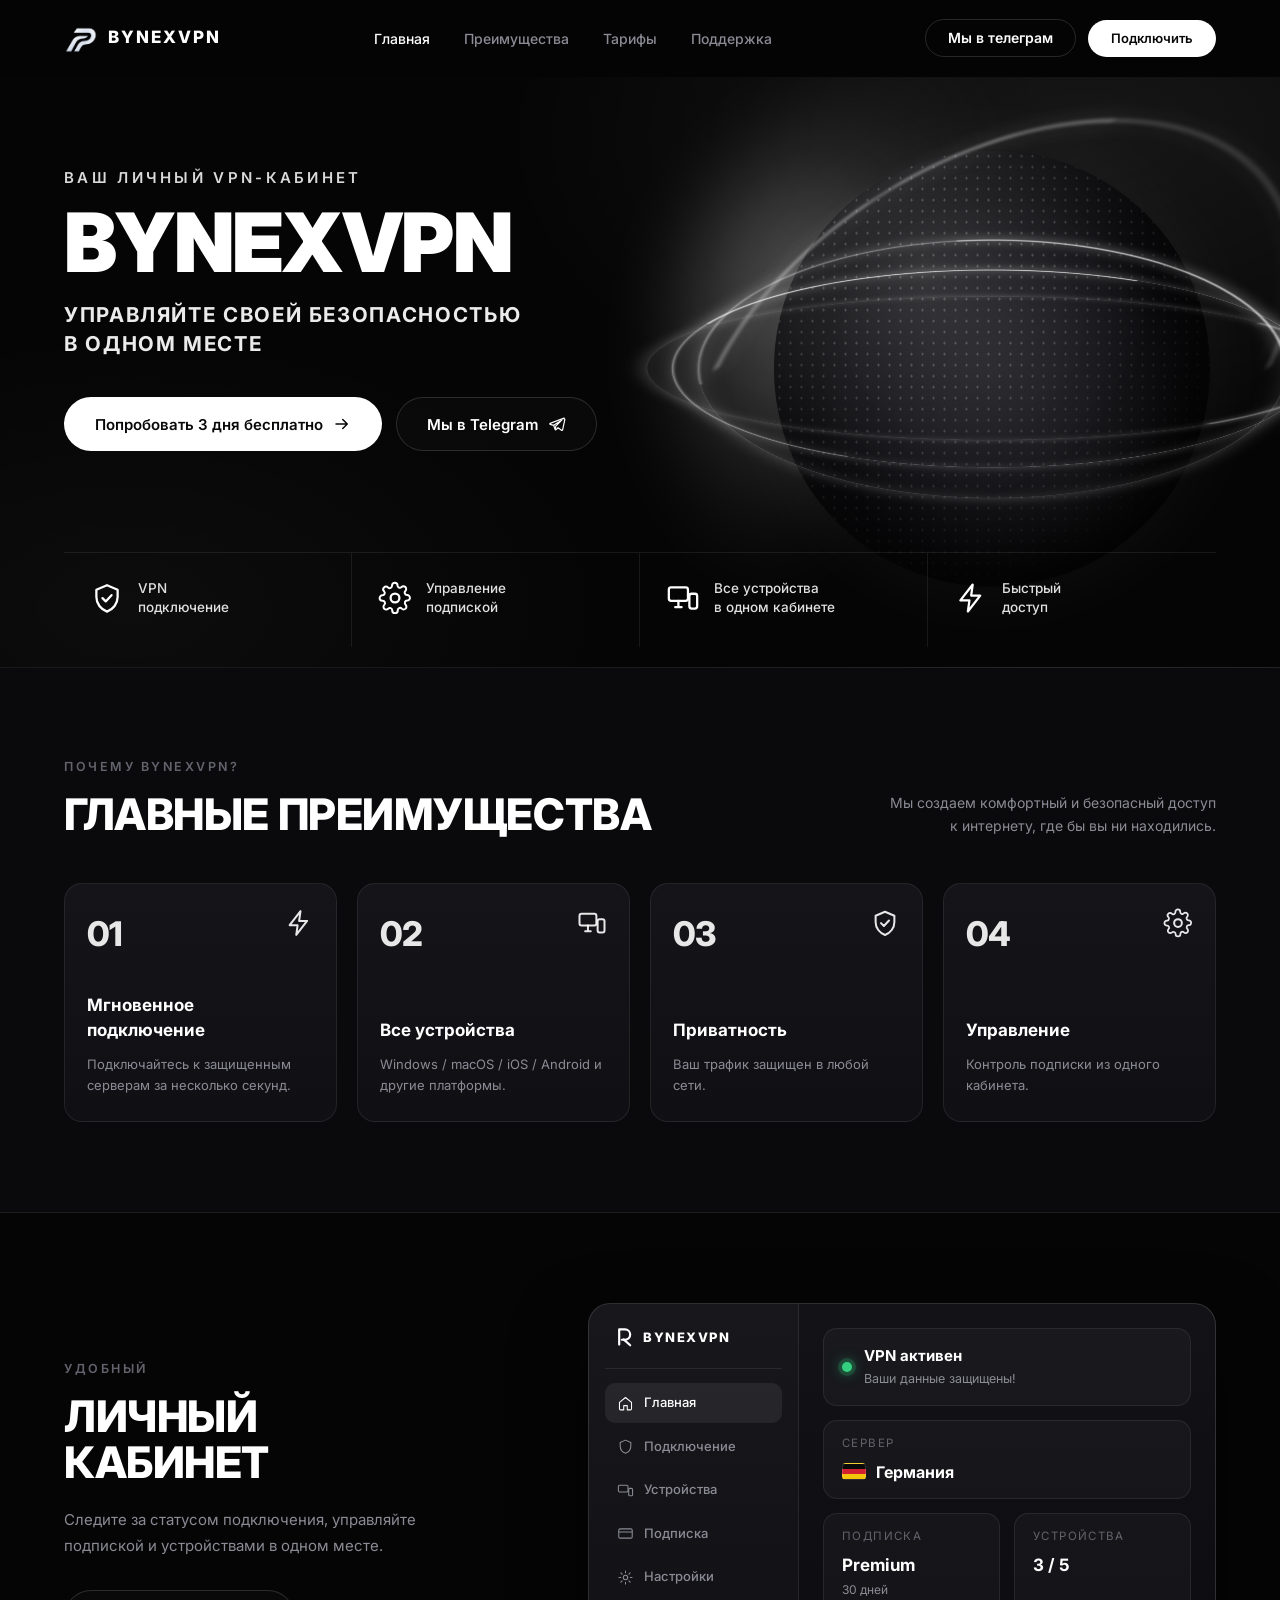
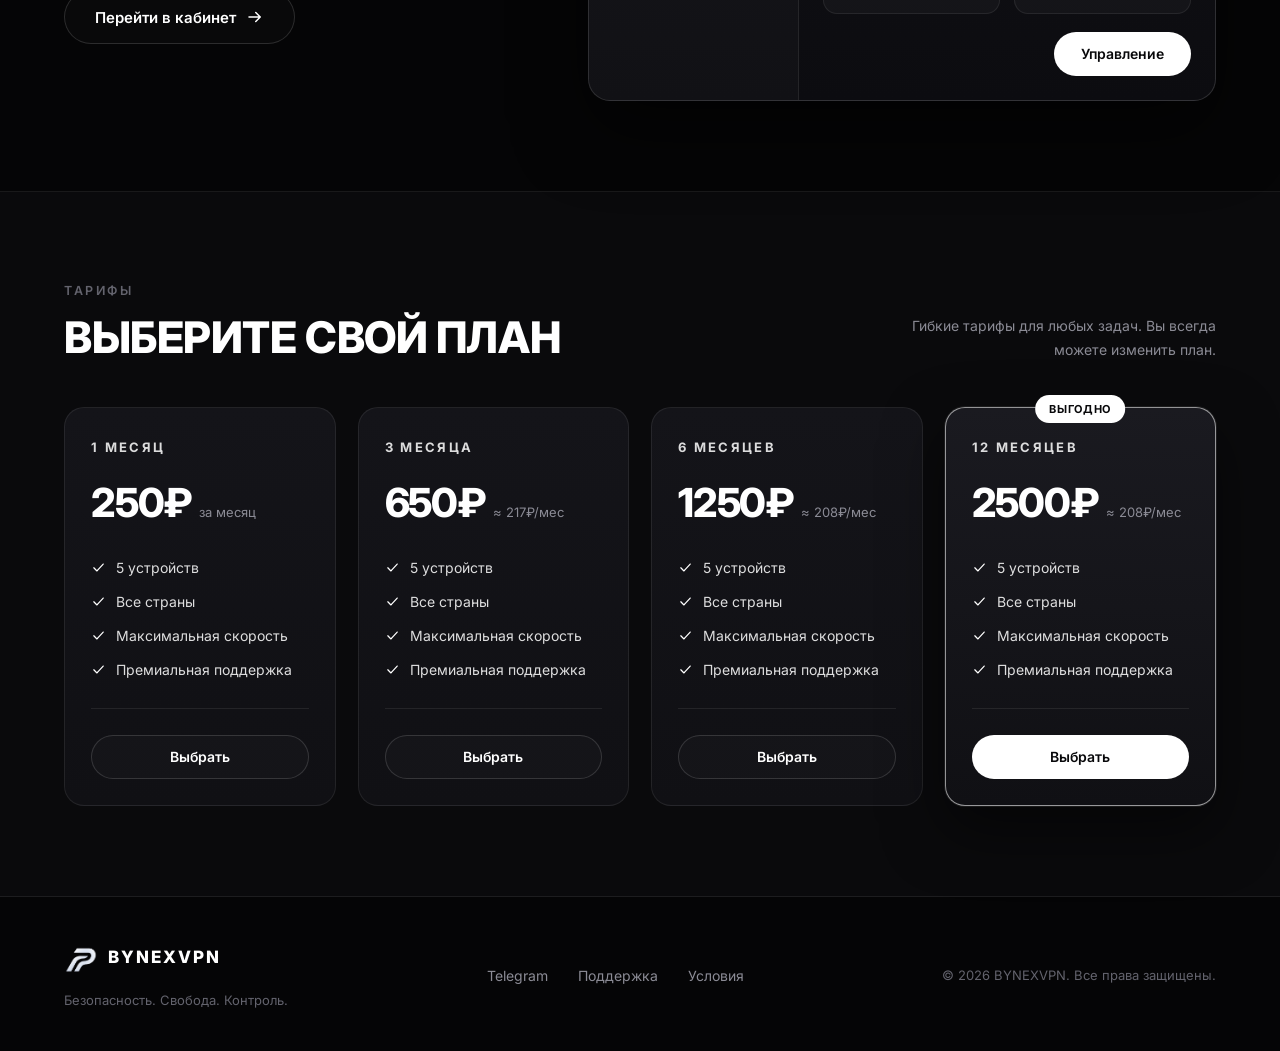
==== index.html @ 550d2b72 "Add files via upload" ====
﻿<!DOCTYPE html>
<html lang="ru">
<head>
  <meta charset="UTF-8">
  <meta name="viewport" content="width=device-width, initial-scale=1.0">
  <meta name="theme-color" content="#050505">
  <meta name="robots" content="index, follow">
  <link rel="canonical" href="https://bynexvpn.lol/">
  <link rel="icon" type="image/png" href="logo.png">
  <meta name="description" content="Бесплатный VPN BYNEXVPN — быстрый и безопасный VPN для телефона и компьютера. Защита данных, серверы в разных странах, пробный период 3 дня бесплатно в Telegram.">
  <meta name="keywords" content="бесплатный впн, бесплатный vpn, vpn, впн, быстрый vpn, vpn для телефона, vpn для пк, vpn бесплатно, анонимный интернет, BYNEXVPN">
  <meta property="og:type" content="website">
  <meta property="og:url" content="https://bynexvpn.lol/">
  <meta property="og:site_name" content="BYNEXVPN">
  <meta property="og:locale" content="ru_RU">
  <meta property="og:title" content="Бесплатный VPN BYNEXVPN — быстрый и безопасный VPN-сервис">
  <meta property="og:description" content="Бесплатный VPN для телефона и компьютера: быстрое подключение, защита данных, серверы по всему миру. Пробный период 3 дня бесплатно.">
  <meta property="og:image" content="logo.png">
  <meta name="twitter:card" content="summary">
  <meta name="twitter:title" content="Бесплатный VPN BYNEXVPN">
  <meta name="twitter:description" content="Быстрый и безопасный VPN. Пробный период 3 дня бесплатно.">
  <title>Бесплатный VPN — BYNEXVPN: быстрый и безопасный VPN-сервис</title>
  <script type="application/ld+json">
  {
    "@context": "https://schema.org",
    "@type": "SoftwareApplication",
    "name": "BYNEXVPN",
    "operatingSystem": "Android, iOS, Windows",
    "applicationCategory": "CommunicationApplication",
    "description": "Бесплатный VPN BYNEXVPN — быстрый и безопасный VPN для телефона и компьютера с защитой данных и серверами по всему миру.",
    "offers": [
      { "@type": "Offer", "name": "1 месяц", "price": "250", "priceCurrency": "RUB" },
      { "@type": "Offer", "name": "3 месяца", "price": "650", "priceCurrency": "RUB" },
      { "@type": "Offer", "name": "6 месяцев", "price": "1250", "priceCurrency": "RUB" },
      { "@type": "Offer", "name": "12 месяцев", "price": "2500", "priceCurrency": "RUB" }
    ]
  }
  </script>
  <link rel="preconnect" href="https://fonts.googleapis.com">
  <link rel="preconnect" href="https://fonts.gstatic.com" crossorigin>
  <link href="https://fonts.googleapis.com/css2?family=Inter:wght@400;500;600;700;800;900&display=swap" rel="stylesheet">
  <link rel="stylesheet" href="style.css">
</head>
<body id="top">

  <div class="mobile-menu" id="mobileMenu">
    <nav class="mobile-menu__nav">
      <a href="#top">Главная</a>
      <a href="#advantages">Преимущества</a>
      <a href="#pricing">Тарифы</a>
      <a href="#support" data-chat-open data-track="Поддержка">Поддержка</a>
    </nav>
    <div class="mobile-menu__actions">
      <a href="https://t.me/BynexVPN_news" target="_blank" rel="noopener noreferrer" class="btn btn--outline" data-track="Мы в телеграм">Мы в телеграм</a>
      <a href="https://t.me/BynexVPN_rubot" target="_blank" rel="noopener noreferrer" class="btn btn--white" data-track="Подключить VPN">Подключить</a>
    </div>
  </div>

  <header class="header" id="header">
    <div class="container header__inner">
      <a href="#top" class="logo">
        <img class="logo__img" src="logo.png" alt="BYNEXVPN">
        <span class="logo__text">BYNEXVPN</span>
      </a>

      <nav class="nav">
        <a href="#top" class="nav__link is-active">Главная</a>
        <a href="#advantages" class="nav__link">Преимущества</a>
        <a href="#pricing" class="nav__link">Тарифы</a>
        <a href="#support" class="nav__link" data-chat-open data-track="Поддержка">Поддержка</a>
      </nav>

      <div class="header__actions">
        <a href="https://t.me/BynexVPN_news" target="_blank" rel="noopener noreferrer" class="btn btn--ghost" data-track="Мы в телеграм">Мы в телеграм</a>
        <a href="https://t.me/BynexVPN_rubot" target="_blank" rel="noopener noreferrer" class="btn btn--white btn--sm" data-track="Подключить VPN">Подключить</a>
      </div>

      <button class="burger" id="burger" aria-label="Меню">
        <span></span><span></span><span></span>
      </button>
    </div>
  </header>

  <main>

    <section class="hero">
      <div class="hero__arc" aria-hidden="true"></div>
      <div class="container hero__inner">

        <div class="hero__content">
          <h1 class="hero__title">
            <span class="hero__kicker">Ваш личный VPN-кабинет</span>
            <span class="hero__brand">BYNEXVPN</span>
          </h1>
          <p class="hero__sub">Управляйте своей безопасностью<br>в одном месте</p>
          <div class="hero__cta">
            <a href="https://t.me/BynexVPN_rubot" target="_blank" rel="noopener noreferrer" class="btn btn--white btn--lg" data-track="Подключить VPN">
              Попробовать 3 дня бесплатно
              <svg class="btn__icon" viewBox="0 0 24 24" fill="none" aria-hidden="true"><path d="M4 12h15M13 6l6 6-6 6" stroke="currentColor" stroke-width="2" stroke-linecap="round" stroke-linejoin="round"/></svg>
            </a>
            <a href="https://t.me/BynexVPN_news" target="_blank" rel="noopener noreferrer" class="btn btn--outline btn--lg" data-track="Мы в телеграм">
              Мы в Telegram
              <svg class="btn__icon" viewBox="0 0 24 24" fill="none" aria-hidden="true"><path d="M21.5 4.2L2.8 11.1c-.6.2-.6 1.1.1 1.3l4.7 1.4 1.8 5.4c.2.6 1 .8 1.5.3l2.5-2.5 4.6 3.4c.5.4 1.3.1 1.5-.6l2.9-13.7c.2-.8-.6-1.4-1.3-1.1z" stroke="currentColor" stroke-width="1.6" stroke-linejoin="round"/><path d="M7.6 13.8L18.6 6.6l-8.3 8.3-.2 3.8" stroke="currentColor" stroke-width="1.6" stroke-linejoin="round"/></svg>
            </a>
          </div>
        </div>

        <div class="globe" aria-hidden="true">
          <div class="globe__sphere"><span class="globe__dots"></span></div>
          <span class="globe__ring globe__ring--1"></span>
          <span class="globe__ring globe__ring--2"></span>
          <span class="globe__ring globe__ring--3"></span>
          <span class="globe__shine"></span>
        </div>

        <div class="hero__features">
          <div class="feature">
            <span class="feature__icon">
              <svg viewBox="0 0 24 24" fill="none"><path d="M12 3l7.5 3.2v5.1c0 4.7-3.2 8.7-7.5 10.3-4.3-1.6-7.5-5.6-7.5-10.3V6.2L12 3z" stroke="currentColor" stroke-width="1.6" stroke-linejoin="round"/><path d="M8.8 12.1l2.3 2.3 4.1-4.4" stroke="currentColor" stroke-width="1.6" stroke-linecap="round" stroke-linejoin="round"/></svg>
            </span>
            <span class="feature__label">VPN<br>подключение</span>
          </div>
          <div class="feature">
            <span class="feature__icon">
              <svg viewBox="0 0 24 24" fill="none"><circle cx="12" cy="12" r="3.1" stroke="currentColor" stroke-width="1.6"/><path d="M19.1 14.9a1.6 1.6 0 0 0 .32 1.77l.06.06a1.94 1.94 0 1 1-2.75 2.75l-.06-.06a1.6 1.6 0 0 0-1.77-.32 1.6 1.6 0 0 0-.97 1.47v.17a1.94 1.94 0 1 1-3.88 0v-.09a1.6 1.6 0 0 0-1.04-1.46 1.6 1.6 0 0 0-1.77.32l-.06.06a1.94 1.94 0 1 1-2.75-2.75l.06-.06a1.6 1.6 0 0 0 .32-1.77 1.6 1.6 0 0 0-1.47-.97H3.1a1.94 1.94 0 1 1 0-3.88h.09a1.6 1.6 0 0 0 1.46-1.04 1.6 1.6 0 0 0-.32-1.77l-.06-.06a1.94 1.94 0 1 1 2.75-2.75l.06.06a1.6 1.6 0 0 0 1.77.32h.08a1.6 1.6 0 0 0 .97-1.47V3.1a1.94 1.94 0 1 1 3.88 0v.09a1.6 1.6 0 0 0 .97 1.47 1.6 1.6 0 0 0 1.77-.32l.06-.06a1.94 1.94 0 1 1 2.75 2.75l-.06.06a1.6 1.6 0 0 0-.32 1.77v.08a1.6 1.6 0 0 0 1.47.97h.17a1.94 1.94 0 1 1 0 3.88h-.09a1.6 1.6 0 0 0-1.47.97z" stroke="currentColor" stroke-width="1.4" stroke-linejoin="round"/></svg>
            </span>
            <span class="feature__label">Управление<br>подпиской</span>
          </div>
          <div class="feature">
            <span class="feature__icon">
              <svg viewBox="0 0 24 24" fill="none"><rect x="2" y="4.5" width="13.5" height="9.5" rx="1.6" stroke="currentColor" stroke-width="1.6"/><path d="M6.5 18.5h4.5M8.75 14v4.5" stroke="currentColor" stroke-width="1.6" stroke-linecap="round"/><rect x="16.5" y="9" width="5.5" height="10.5" rx="1.6" stroke="currentColor" stroke-width="1.6"/></svg>
            </span>
            <span class="feature__label">Все устройства<br>в одном кабинете</span>
          </div>
          <div class="feature feature--last">
            <span class="feature__icon">
              <svg viewBox="0 0 24 24" fill="none"><path d="M13.2 2.5L4.5 13.7h6.4l-1.1 7.8 8.7-11.2h-6.4l1.1-7.8z" stroke="currentColor" stroke-width="1.6" stroke-linejoin="round"/></svg>
            </span>
            <span class="feature__label">Быстрый<br>доступ</span>
          </div>
        </div>

      </div>
    </section>

    <section class="section advantages" id="advantages">
      <div class="container">
        <div class="section__head reveal">
          <div>
            <p class="eyebrow">Почему BYNEXVPN?</p>
            <h2 class="section__title">Главные преимущества</h2>
          </div>
          <p class="section__lead">Мы создаем комфортный и безопасный доступ к интернету, где бы вы ни находились.</p>
        </div>

        <div class="advantages__grid">
          <article class="adv-card reveal">
            <div class="adv-card__head">
              <span class="adv-card__num">01</span>
              <span class="adv-card__icon">
                <svg viewBox="0 0 24 24" fill="none"><path d="M13.2 2.5L4.5 13.7h6.4l-1.1 7.8 8.7-11.2h-6.4l1.1-7.8z" stroke="currentColor" stroke-width="1.6" stroke-linejoin="round"/></svg>
              </span>
            </div>
            <h3 class="adv-card__title">Мгновенное подключение</h3>
            <p class="adv-card__text">Подключайтесь к защищенным серверам за несколько секунд.</p>
            <span class="adv-card__arrow">
              <svg viewBox="0 0 24 24" fill="none"><path d="M9 5.5l6.5 6.5L9 18.5" stroke="currentColor" stroke-width="1.8" stroke-linecap="round" stroke-linejoin="round"/></svg>
            </span>
          </article>

          <article class="adv-card reveal">
            <div class="adv-card__head">
              <span class="adv-card__num">02</span>
              <span class="adv-card__icon">
                <svg viewBox="0 0 24 24" fill="none"><rect x="2" y="4.5" width="13.5" height="9.5" rx="1.6" stroke="currentColor" stroke-width="1.6"/><path d="M6.5 18.5h4.5M8.75 14v4.5" stroke="currentColor" stroke-width="1.6" stroke-linecap="round"/><rect x="16.5" y="9" width="5.5" height="10.5" rx="1.6" stroke="currentColor" stroke-width="1.6"/></svg>
              </span>
            </div>
            <h3 class="adv-card__title">Все устройства</h3>
            <p class="adv-card__text">Windows / macOS / iOS / Android и другие платформы.</p>
            <span class="adv-card__arrow">
              <svg viewBox="0 0 24 24" fill="none"><path d="M9 5.5l6.5 6.5L9 18.5" stroke="currentColor" stroke-width="1.8" stroke-linecap="round" stroke-linejoin="round"/></svg>
            </span>
          </article>

          <article class="adv-card reveal">
            <div class="adv-card__head">
              <span class="adv-card__num">03</span>
              <span class="adv-card__icon">
                <svg viewBox="0 0 24 24" fill="none"><path d="M12 3l7.5 3.2v5.1c0 4.7-3.2 8.7-7.5 10.3-4.3-1.6-7.5-5.6-7.5-10.3V6.2L12 3z" stroke="currentColor" stroke-width="1.6" stroke-linejoin="round"/><path d="M8.8 12.1l2.3 2.3 4.1-4.4" stroke="currentColor" stroke-width="1.6" stroke-linecap="round" stroke-linejoin="round"/></svg>
              </span>
            </div>
            <h3 class="adv-card__title">Приватность</h3>
            <p class="adv-card__text">Ваш трафик защищен в любой сети.</p>
            <span class="adv-card__arrow">
              <svg viewBox="0 0 24 24" fill="none"><path d="M9 5.5l6.5 6.5L9 18.5" stroke="currentColor" stroke-width="1.8" stroke-linecap="round" stroke-linejoin="round"/></svg>
            </span>
          </article>

          <article class="adv-card reveal">
            <div class="adv-card__head">
              <span class="adv-card__num">04</span>
              <span class="adv-card__icon">
                <svg viewBox="0 0 24 24" fill="none"><circle cx="12" cy="12" r="3.1" stroke="currentColor" stroke-width="1.6"/><path d="M19.1 14.9a1.6 1.6 0 0 0 .32 1.77l.06.06a1.94 1.94 0 1 1-2.75 2.75l-.06-.06a1.6 1.6 0 0 0-1.77-.32 1.6 1.6 0 0 0-.97 1.47v.17a1.94 1.94 0 1 1-3.88 0v-.09a1.6 1.6 0 0 0-1.04-1.46 1.6 1.6 0 0 0-1.77.32l-.06.06a1.94 1.94 0 1 1-2.75-2.75l.06-.06a1.6 1.6 0 0 0 .32-1.77 1.6 1.6 0 0 0-1.47-.97H3.1a1.94 1.94 0 1 1 0-3.88h.09a1.6 1.6 0 0 0 1.46-1.04 1.6 1.6 0 0 0-.32-1.77l-.06-.06a1.94 1.94 0 1 1 2.75-2.75l.06.06a1.6 1.6 0 0 0 1.77.32h.08a1.6 1.6 0 0 0 .97-1.47V3.1a1.94 1.94 0 1 1 3.88 0v.09a1.6 1.6 0 0 0 .97 1.47 1.6 1.6 0 0 0 1.77-.32l.06-.06a1.94 1.94 0 1 1 2.75 2.75l-.06.06a1.6 1.6 0 0 0-.32 1.77v.08a1.6 1.6 0 0 0 1.47.97h.17a1.94 1.94 0 1 1 0 3.88h-.09a1.6 1.6 0 0 0-1.47.97z" stroke="currentColor" stroke-width="1.4" stroke-linejoin="round"/></svg>
              </span>
            </div>
            <h3 class="adv-card__title">Управление</h3>
            <p class="adv-card__text">Контроль подписки из одного кабинета.</p>
            <span class="adv-card__arrow">
              <svg viewBox="0 0 24 24" fill="none"><path d="M9 5.5l6.5 6.5L9 18.5" stroke="currentColor" stroke-width="1.8" stroke-linecap="round" stroke-linejoin="round"/></svg>
            </span>
          </article>
        </div>
      </div>
    </section>

    <section class="section cabinet" id="cabinet">
      <div class="container cabinet__inner">
        <div class="cabinet__content reveal">
          <p class="eyebrow">Удобный</p>
          <h2 class="section__title">Личный<br>кабинет</h2>
          <p class="cabinet__text">Следите за статусом подключения, управляйте подпиской и устройствами в одном месте.</p>
          <a href="#" class="btn btn--outline btn--lg" data-track="Войти в кабинет">
            Перейти в кабинет
            <svg class="btn__icon" viewBox="0 0 24 24" fill="none" aria-hidden="true"><path d="M4 12h15M13 6l6 6-6 6" stroke="currentColor" stroke-width="2" stroke-linecap="round" stroke-linejoin="round"/></svg>
          </a>
        </div>

        <div class="dash reveal">
          <aside class="dash__side">
            <div class="dash__logo">
              <svg class="logo__mark" viewBox="0 0 32 32" fill="none" aria-hidden="true">
                <path d="M9 27V5h8.5a7.5 7.5 0 0 1 0 15H13" stroke="currentColor" stroke-width="3.2" stroke-linecap="round" stroke-linejoin="round"/>
                <path d="M15.5 19.5L25 28" stroke="currentColor" stroke-width="3.2" stroke-linecap="round"/>
              </svg>
              <span>BYNEXVPN</span>
            </div>
            <nav class="dash__nav">
              <a href="#" class="is-active">
                <svg viewBox="0 0 24 24" fill="none"><path d="M3.5 10.5L12 3.5l8.5 7v9a1.5 1.5 0 0 1-1.5 1.5h-4.5v-6h-5v6H5a1.5 1.5 0 0 1-1.5-1.5v-9z" stroke="currentColor" stroke-width="1.5" stroke-linejoin="round"/></svg>
                Главная
              </a>
              <a href="#">
                <svg viewBox="0 0 24 24" fill="none"><path d="M12 3l7.5 3.2v5.1c0 4.7-3.2 8.7-7.5 10.3-4.3-1.6-7.5-5.6-7.5-10.3V6.2L12 3z" stroke="currentColor" stroke-width="1.5" stroke-linejoin="round"/></svg>
                Подключение
              </a>
              <a href="#">
                <svg viewBox="0 0 24 24" fill="none"><rect x="2" y="4.5" width="13.5" height="9.5" rx="1.6" stroke="currentColor" stroke-width="1.5"/><rect x="16.5" y="9" width="5.5" height="10.5" rx="1.6" stroke="currentColor" stroke-width="1.5"/></svg>
                Устройства
              </a>
              <a href="#">
                <svg viewBox="0 0 24 24" fill="none"><rect x="2.5" y="5.5" width="19" height="13" rx="2" stroke="currentColor" stroke-width="1.5"/><path d="M2.5 10h19" stroke="currentColor" stroke-width="1.5"/></svg>
                Подписка
              </a>
              <a href="#">
                <svg viewBox="0 0 24 24" fill="none"><circle cx="12" cy="12" r="3.1" stroke="currentColor" stroke-width="1.5"/><path d="M12 2.8v2.4M12 18.8v2.4M21.2 12h-2.4M5.2 12H2.8M18.5 5.5l-1.7 1.7M7.2 16.8l-1.7 1.7M18.5 18.5l-1.7-1.7M7.2 7.2L5.5 5.5" stroke="currentColor" stroke-width="1.5" stroke-linecap="round"/></svg>
                Настройки
              </a>
            </nav>
          </aside>

          <div class="dash__main">
            <div class="status">
              <span class="status__dot"></span>
              <div class="status__info">
                <strong>VPN активен</strong>
                <span>Ваши данные защищены!</span>
              </div>
            </div>

            <div class="dash__panel">
              <span class="dash__label">Сервер</span>
              <div class="server">
                <span class="flag flag--de"></span>
                <strong>Германия</strong>
              </div>
            </div>

            <div class="dash__row">
              <div class="dash__panel">
                <span class="dash__label">Подписка</span>
                <strong class="dash__value">Premium</strong>
                <span class="dash__hint">30 дней</span>
              </div>
              <div class="dash__panel">
                <span class="dash__label">Устройства</span>
                <strong class="dash__value">3 / 5</strong>
              </div>
            </div>

            <div class="dash__footer">
              <a href="#pricing" class="btn btn--white" data-track="Управление подпиской">Управление</a>
            </div>
          </div>
        </div>
      </div>
    </section>

    <section class="section pricing" id="pricing">
      <div class="container">
        <div class="section__head reveal">
          <div>
            <p class="eyebrow">Тарифы</p>
            <h2 class="section__title">Выберите свой план</h2>
          </div>
          <p class="section__lead">Гибкие тарифы для любых задач. Вы всегда можете изменить план.</p>
        </div>

        <div class="pricing__grid">
          <article class="price-card reveal">
            <p class="price-card__name">1 месяц</p>
            <p class="price-card__price"><strong>250₽</strong><span>за месяц</span></p>
            <ul class="price-card__list">
              <li><svg viewBox="0 0 24 24" fill="none"><path d="M4.5 12.5l5 5 10-11" stroke="currentColor" stroke-width="2" stroke-linecap="round" stroke-linejoin="round"/></svg>5 устройств</li>
              <li><svg viewBox="0 0 24 24" fill="none"><path d="M4.5 12.5l5 5 10-11" stroke="currentColor" stroke-width="2" stroke-linecap="round" stroke-linejoin="round"/></svg>Все страны</li>
              <li><svg viewBox="0 0 24 24" fill="none"><path d="M4.5 12.5l5 5 10-11" stroke="currentColor" stroke-width="2" stroke-linecap="round" stroke-linejoin="round"/></svg>Максимальная скорость</li>
              <li><svg viewBox="0 0 24 24" fill="none"><path d="M4.5 12.5l5 5 10-11" stroke="currentColor" stroke-width="2" stroke-linecap="round" stroke-linejoin="round"/></svg>Премиальная поддержка</li>
            </ul>
            <a href="https://t.me/BynexVPN_rubot" target="_blank" rel="noopener noreferrer" class="btn btn--outline price-card__btn" data-track="Тариф · 1 месяц">Выбрать</a>
          </article>

          <article class="price-card reveal">
            <p class="price-card__name">3 месяца</p>
            <p class="price-card__price"><strong>650₽</strong><span>≈ 217₽/мес</span></p>
            <ul class="price-card__list">
              <li><svg viewBox="0 0 24 24" fill="none"><path d="M4.5 12.5l5 5 10-11" stroke="currentColor" stroke-width="2" stroke-linecap="round" stroke-linejoin="round"/></svg>5 устройств</li>
              <li><svg viewBox="0 0 24 24" fill="none"><path d="M4.5 12.5l5 5 10-11" stroke="currentColor" stroke-width="2" stroke-linecap="round" stroke-linejoin="round"/></svg>Все страны</li>
              <li><svg viewBox="0 0 24 24" fill="none"><path d="M4.5 12.5l5 5 10-11" stroke="currentColor" stroke-width="2" stroke-linecap="round" stroke-linejoin="round"/></svg>Максимальная скорость</li>
              <li><svg viewBox="0 0 24 24" fill="none"><path d="M4.5 12.5l5 5 10-11" stroke="currentColor" stroke-width="2" stroke-linecap="round" stroke-linejoin="round"/></svg>Премиальная поддержка</li>
            </ul>
            <a href="https://t.me/BynexVPN_rubot" target="_blank" rel="noopener noreferrer" class="btn btn--outline price-card__btn" data-track="Тариф · 3 месяца">Выбрать</a>
          </article>

          <article class="price-card reveal">
            <p class="price-card__name">6 месяцев</p>
            <p class="price-card__price"><strong>1250₽</strong><span>≈ 208₽/мес</span></p>
            <ul class="price-card__list">
              <li><svg viewBox="0 0 24 24" fill="none"><path d="M4.5 12.5l5 5 10-11" stroke="currentColor" stroke-width="2" stroke-linecap="round" stroke-linejoin="round"/></svg>5 устройств</li>
              <li><svg viewBox="0 0 24 24" fill="none"><path d="M4.5 12.5l5 5 10-11" stroke="currentColor" stroke-width="2" stroke-linecap="round" stroke-linejoin="round"/></svg>Все страны</li>
              <li><svg viewBox="0 0 24 24" fill="none"><path d="M4.5 12.5l5 5 10-11" stroke="currentColor" stroke-width="2" stroke-linecap="round" stroke-linejoin="round"/></svg>Максимальная скорость</li>
              <li><svg viewBox="0 0 24 24" fill="none"><path d="M4.5 12.5l5 5 10-11" stroke="currentColor" stroke-width="2" stroke-linecap="round" stroke-linejoin="round"/></svg>Премиальная поддержка</li>
            </ul>
            <a href="https://t.me/BynexVPN_rubot" target="_blank" rel="noopener noreferrer" class="btn btn--outline price-card__btn" data-track="Тариф · 6 месяцев">Выбрать</a>
          </article>

          <article class="price-card price-card--popular reveal">
            <span class="price-card__badge">Выгодно</span>
            <p class="price-card__name">12 месяцев</p>
            <p class="price-card__price"><strong>2500₽</strong><span>≈ 208₽/мес</span></p>
            <ul class="price-card__list">
              <li><svg viewBox="0 0 24 24" fill="none"><path d="M4.5 12.5l5 5 10-11" stroke="currentColor" stroke-width="2" stroke-linecap="round" stroke-linejoin="round"/></svg>5 устройств</li>
              <li><svg viewBox="0 0 24 24" fill="none"><path d="M4.5 12.5l5 5 10-11" stroke="currentColor" stroke-width="2" stroke-linecap="round" stroke-linejoin="round"/></svg>Все страны</li>
              <li><svg viewBox="0 0 24 24" fill="none"><path d="M4.5 12.5l5 5 10-11" stroke="currentColor" stroke-width="2" stroke-linecap="round" stroke-linejoin="round"/></svg>Максимальная скорость</li>
              <li><svg viewBox="0 0 24 24" fill="none"><path d="M4.5 12.5l5 5 10-11" stroke="currentColor" stroke-width="2" stroke-linecap="round" stroke-linejoin="round"/></svg>Премиальная поддержка</li>
            </ul>
            <a href="https://t.me/BynexVPN_rubot" target="_blank" rel="noopener noreferrer" class="btn btn--white price-card__btn" data-track="Тариф · 12 месяцев">Выбрать</a>
          </article>
        </div>
      </div>
    </section>

  </main>

  <footer class="footer" id="support">
    <div class="container footer__inner">
      <div class="footer__brand">
        <a href="#top" class="logo">
          <img class="logo__img" src="logo.png" alt="BYNEXVPN">
          <span class="logo__text">BYNEXVPN</span>
        </a>
        <p>Безопасность. Свобода. Контроль.</p>
      </div>

      <nav class="footer__links">
        <a href="https://t.me/BynexVPN_news" target="_blank" rel="noopener noreferrer">Telegram</a>
        <a href="#support" data-chat-open data-track="Поддержка">Поддержка</a>
        <a href="#">Условия</a>
      </nav>

      <p class="footer__copy">© 2026 BYNEXVPN. Все права защищены.</p>
    </div>
  </footer>

  <nav class="bottom-nav">
    <a href="#top" class="bottom-nav__item is-active">
      <svg viewBox="0 0 24 24" fill="none"><path d="M3.5 10.5L12 3.5l8.5 7v9a1.5 1.5 0 0 1-1.5 1.5h-4.5v-6h-5v6H5a1.5 1.5 0 0 1-1.5-1.5v-9z" stroke="currentColor" stroke-width="1.6" stroke-linejoin="round"/></svg>
      <span>Главная</span>
    </a>
    <a href="#cabinet" class="bottom-nav__item">
      <svg viewBox="0 0 24 24" fill="none"><path d="M12 3l7.5 3.2v5.1c0 4.7-3.2 8.7-7.5 10.3-4.3-1.6-7.5-5.6-7.5-10.3V6.2L12 3z" stroke="currentColor" stroke-width="1.6" stroke-linejoin="round"/><path d="M8.8 12.1l2.3 2.3 4.1-4.4" stroke="currentColor" stroke-width="1.6" stroke-linecap="round" stroke-linejoin="round"/></svg>
      <span>VPN</span>
    </a>
    <a href="#pricing" class="bottom-nav__item">
      <svg viewBox="0 0 24 24" fill="none"><rect x="2.5" y="5.5" width="19" height="13" rx="2" stroke="currentColor" stroke-width="1.6"/><path d="M2.5 10h19" stroke="currentColor" stroke-width="1.6"/></svg>
      <span>Подписка</span>
    </a>
    <a href="#" class="bottom-nav__item">
      <svg viewBox="0 0 24 24" fill="none"><circle cx="12" cy="8" r="3.7" stroke="currentColor" stroke-width="1.6"/><path d="M4.5 20.5c0-3.7 3.4-6 7.5-6s7.5 2.3 7.5 6" stroke="currentColor" stroke-width="1.6" stroke-linecap="round"/></svg>
      <span>Профиль</span>
    </a>
  </nav>

  <script>
    (function() {
      window.ELOQRA_CHAT_CONFIG = {
        projectId: '6ac060da10f4302cf9abb674'
      };
      window.eloqra = window.eloqra || function () {
        (window.eloqra.q = window.eloqra.q || []).push(arguments);
      };
      window.eloqra('hide');
      var script = document.createElement('script');
      script.src = 'https://chat.eloqra.app/eloqra-chat.js';
      script.async = true;
      document.head.appendChild(script);
    })();
  </script>
  <script src="script.js"></script>
  <script src="supabase-config.js"></script>
  <script src="analytics.js"></script>
</body>
</html>
---- style.css ----
*,
*::before,
*::after {
  margin: 0;
  padding: 0;
  box-sizing: border-box;
}

:root {
  --bg: #050506;
  --bg-soft: #0a0a0c;
  --card: #101014;
  --card-2: #141419;
  --line: rgba(255, 255, 255, 0.08);
  --line-strong: rgba(255, 255, 255, 0.14);
  --text: #ffffff;
  --muted: #8b8b95;
  --muted-2: #63636d;
  --green: #35d07f;
  --radius: 18px;
  --container: 1200px;
}

html {
  scroll-behavior: smooth;
  overflow-x: hidden;
  scroll-snap-type: y proximity;
  scroll-padding-top: 76px;
}

body {
  font-family: "Inter", "Segoe UI", sans-serif;
  background: var(--bg);
  color: var(--text);
  line-height: 1.5;
  -webkit-font-smoothing: antialiased;
  overflow-x: hidden;
}

img,
svg {
  display: block;
}

a {
  color: inherit;
  text-decoration: none;
}

ul {
  list-style: none;
}

.container {
  width: 100%;
  max-width: var(--container);
  margin: 0 auto;
  padding: 0 24px;
}

/* ---------- Buttons ---------- */

.btn {
  display: inline-flex;
  align-items: center;
  justify-content: center;
  gap: 10px;
  font-family: inherit;
  font-size: 14px;
  font-weight: 600;
  line-height: 1;
  border-radius: 999px;
  padding: 14px 26px;
  border: 1px solid transparent;
  cursor: pointer;
  transition: transform 0.2s ease, background 0.2s ease, border-color 0.2s ease, color 0.2s ease;
  white-space: nowrap;
}

.btn:hover {
  transform: translateY(-2px);
}

.btn--white {
  background: #fff;
  color: #08080a;
}

.btn--white:hover {
  background: #e9e9ec;
}

.btn--outline {
  background: rgba(255, 255, 255, 0.02);
  border-color: var(--line-strong);
  color: #fff;
}

.btn--outline:hover {
  border-color: rgba(255, 255, 255, 0.4);
  background: rgba(255, 255, 255, 0.06);
}

.btn--ghost {
  background: transparent;
  border-color: var(--line-strong);
  color: #fff;
  padding: 11px 22px;
}

.btn--ghost:hover {
  background: rgba(255, 255, 255, 0.06);
}

.btn--sm {
  padding: 11px 22px;
  font-size: 13px;
}

.btn--lg {
  padding: 17px 30px;
  font-size: 15px;
}

.btn__icon {
  width: 18px;
  height: 18px;
  flex-shrink: 0;
}

/* ---------- Header ---------- */

.header {
  position: sticky;
  top: 0;
  z-index: 60;
  background: rgba(5, 5, 6, 0.72);
  backdrop-filter: blur(14px);
  -webkit-backdrop-filter: blur(14px);
  border-bottom: 1px solid transparent;
  transition: border-color 0.3s ease, background 0.3s ease;
}

.header.is-scrolled {
  border-bottom-color: var(--line);
  background: rgba(5, 5, 6, 0.9);
}

.header__inner {
  display: flex;
  align-items: center;
  justify-content: space-between;
  gap: 24px;
  height: 76px;
}

.logo {
  display: inline-flex;
  align-items: center;
  gap: 10px;
}

.logo__mark {
  width: 30px;
  height: 30px;
  color: #fff;
}

.logo__img {
  width: 34px;
  height: 34px;
  object-fit: contain;
}

.logo__text {
  font-size: 17px;
  font-weight: 800;
  letter-spacing: 0.12em;
}

.nav {
  display: flex;
  align-items: center;
  gap: 34px;
}

.nav__link {
  font-size: 14px;
  font-weight: 500;
  color: var(--muted);
  transition: color 0.2s ease;
}

.nav__link:hover,
.nav__link.is-active {
  color: #fff;
}

.header__actions {
  display: flex;
  align-items: center;
  gap: 12px;
}

.burger {
  display: none;
  flex-direction: column;
  justify-content: center;
  gap: 5px;
  width: 42px;
  height: 42px;
  padding: 10px;
  background: transparent;
  border: 1px solid var(--line);
  border-radius: 12px;
  cursor: pointer;
}

.burger span {
  display: block;
  height: 2px;
  width: 100%;
  background: #fff;
  border-radius: 2px;
  transition: transform 0.25s ease, opacity 0.25s ease;
}

.burger.is-open span:nth-child(1) {
  transform: translateY(7px) rotate(45deg);
}

.burger.is-open span:nth-child(2) {
  opacity: 0;
}

.burger.is-open span:nth-child(3) {
  transform: translateY(-7px) rotate(-45deg);
}

.mobile-menu {
  position: fixed;
  inset: 76px 0 auto 0;
  z-index: 55;
  background: rgba(5, 5, 6, 0.98);
  border-bottom: 1px solid var(--line);
  padding: 24px;
  display: none;
  flex-direction: column;
  gap: 28px;
  transform: translateY(-12px);
  opacity: 0;
  pointer-events: none;
  transition: opacity 0.25s ease, transform 0.25s ease;
}

.mobile-menu.is-open {
  opacity: 1;
  transform: translateY(0);
  pointer-events: auto;
}

.mobile-menu__nav {
  display: flex;
  flex-direction: column;
  gap: 4px;
}

.mobile-menu__nav a {
  font-size: 22px;
  font-weight: 700;
  padding: 12px 0;
  border-bottom: 1px solid var(--line);
}

.mobile-menu__actions {
  display: flex;
  gap: 12px;
}

.mobile-menu__actions .btn {
  flex: 1;
}

/* ---------- Hero ---------- */

.hero {
  position: relative;
  overflow: hidden;
  padding: 70px 0 0;
  scroll-snap-align: start;
  background:
    radial-gradient(900px 500px at 85% 10%, rgba(255, 255, 255, 0.07), transparent 65%),
    radial-gradient(700px 400px at 10% 90%, rgba(255, 255, 255, 0.03), transparent 70%),
    var(--bg);
  border-bottom: 1px solid var(--line);
}

.hero__inner {
  position: relative;
  display: grid;
  grid-template-columns: minmax(0, 1fr) minmax(0, 1fr);
  align-items: center;
  min-height: 520px;
}

.hero__content {
  position: relative;
  z-index: 3;
  padding-bottom: 60px;
  animation: fade-up 0.9s ease both 0.1s;
}

.hero__title {
  display: flex;
  flex-direction: column;
  gap: 14px;
}

.hero__kicker {
  font-size: 15px;
  font-weight: 600;
  letter-spacing: 0.22em;
  text-transform: uppercase;
  color: rgba(255, 255, 255, 0.85);
}

.hero__brand {
  font-size: clamp(52px, 6.4vw, 88px);
  font-weight: 900;
  letter-spacing: -0.02em;
  line-height: 0.95;
  text-transform: uppercase;
}

.hero__sub {
  margin-top: 18px;
  font-size: clamp(17px, 1.6vw, 22px);
  font-weight: 700;
  letter-spacing: 0.08em;
  line-height: 1.45;
  text-transform: uppercase;
  color: rgba(255, 255, 255, 0.92);
}

.hero__cta {
  margin-top: 38px;
  display: flex;
  flex-wrap: wrap;
  gap: 14px;
}

.hero__features {
  grid-column: 1 / -1;
  position: relative;
  z-index: 3;
  display: grid;
  grid-template-columns: repeat(4, minmax(0, 1fr));
  border-top: 1px solid var(--line);
  animation: fade-up 0.9s ease both 0.35s;
}

.feature {
  display: flex;
  align-items: center;
  gap: 14px;
  min-width: 0;
  padding: 26px 26px 30px;
  border-right: 1px solid var(--line);
}

.feature--last {
  border-right: none;
}

.feature__icon {
  width: 34px;
  height: 34px;
  color: #fff;
  flex-shrink: 0;
}

.feature__icon svg {
  width: 100%;
  height: 100%;
}

.feature__label {
  min-width: 0;
  font-size: 13.5px;
  font-weight: 500;
  line-height: 1.4;
  overflow-wrap: break-word;
  color: rgba(255, 255, 255, 0.88);
}

/* Globe */

.globe {
  position: absolute;
  right: -6%;
  top: 50%;
  transform: translateY(-56%);
  width: min(58vw, 640px);
  aspect-ratio: 1;
  z-index: 1;
  pointer-events: none;
  animation: fade-in 1.2s ease both, globe-float 6s ease-in-out 1.2s infinite;
}

.globe__sphere {
  position: absolute;
  inset: 16%;
  border-radius: 50%;
  overflow: hidden;
  background:
    radial-gradient(circle at 34% 28%, rgba(255, 255, 255, 0.16), transparent 55%),
    radial-gradient(circle at 70% 75%, rgba(255, 255, 255, 0.05), transparent 50%),
    radial-gradient(circle at 50% 50%, #17171b 0%, #0b0b0e 62%, #050506 100%);
  box-shadow:
    inset -30px -40px 80px rgba(0, 0, 0, 0.9),
    inset 14px 18px 50px rgba(255, 255, 255, 0.05),
    0 0 90px rgba(255, 255, 255, 0.05);
  animation: sphere-glow 4s ease-in-out infinite;
}

.globe__dots {
  position: absolute;
  inset: 0;
  background-image: radial-gradient(rgba(255, 255, 255, 0.55) 1px, transparent 1.3px);
  background-size: 11px 11px;
  opacity: 0.35;
  -webkit-mask-image: radial-gradient(circle at 38% 32%, #000 25%, transparent 78%);
  mask-image: radial-gradient(circle at 38% 32%, #000 25%, transparent 78%);
  animation: dots-drift 14s linear infinite;
}

.globe__ring {
  position: absolute;
  inset: 0;
  border-radius: 50%;
  border: 1px solid rgba(255, 255, 255, 0.35);
  box-shadow:
    0 0 24px rgba(255, 255, 255, 0.22),
    inset 0 0 24px rgba(255, 255, 255, 0.12);
}

.globe__ring::after {
  content: "";
  position: absolute;
  top: 50%;
  left: 50%;
  width: calc(100% + 2px);
  height: calc(100% + 2px);
  transform: translate(-50%, -50%);
  border-radius: 50%;
  border: 2px solid transparent;
  border-top-color: rgba(255, 255, 255, 0.95);
  border-left-color: rgba(255, 255, 255, 0.4);
  filter: blur(1px) drop-shadow(0 0 10px rgba(255, 255, 255, 0.85));
}

.globe__ring--1 {
  transform: rotateX(72deg) rotateZ(-18deg);
  animation: orbit-a 9s linear infinite;
}

.globe__ring--1::after {
  border-top-color: rgba(255, 255, 255, 1);
  filter: blur(1px) drop-shadow(0 0 14px rgba(255, 255, 255, 1));
}

.globe__ring--2 {
  inset: 4%;
  transform: rotateX(64deg) rotateZ(38deg);
  border-color: rgba(255, 255, 255, 0.22);
  animation: orbit-b 13s linear infinite reverse;
}

.globe__ring--3 {
  inset: -4%;
  transform: rotateX(78deg) rotateZ(96deg);
  border-color: rgba(255, 255, 255, 0.16);
  animation: orbit-c 18s linear infinite;
}

.globe__ring--3::after {
  border-top-color: rgba(255, 255, 255, 0.75);
  border-left-color: transparent;
  filter: blur(2px) drop-shadow(0 0 8px rgba(255, 255, 255, 0.7));
}

.globe__shine {
  position: absolute;
  inset: -2%;
  border-radius: 50%;
  border: 2px solid transparent;
  border-top-color: rgba(255, 255, 255, 0.95);
  border-right-color: rgba(255, 255, 255, 0.55);
  filter: blur(3px) drop-shadow(0 0 14px rgba(255, 255, 255, 0.75));
  transform: rotate(-32deg) scaleY(0.62);
  opacity: 0.9;
  animation: shine-orbit 7s linear infinite;
}

.globe::before {
  content: "";
  position: absolute;
  inset: 2%;
  border-radius: 50%;
  background: conic-gradient(from 0deg, transparent 0 62%, rgba(255, 255, 255, 0.28) 82%, rgba(255, 255, 255, 0.05) 92%, transparent 100%);
  filter: blur(46px);
  animation: halo-spin 8s linear infinite;
}

@keyframes fade-up {
  from {
    opacity: 0;
    transform: translateY(26px);
  }
  to {
    opacity: 1;
    transform: translateY(0);
  }
}

@keyframes fade-in {
  from { opacity: 0; }
  to { opacity: 1; }
}

@keyframes globe-float {
  0%, 100% { transform: translateY(-56%); }
  50% { transform: translateY(-52%); }
}

@keyframes sphere-glow {
  0%, 100% {
    box-shadow:
      inset -30px -40px 80px rgba(0, 0, 0, 0.9),
      inset 14px 18px 50px rgba(255, 255, 255, 0.05),
      0 0 90px rgba(255, 255, 255, 0.05);
  }
  50% {
    box-shadow:
      inset -30px -40px 80px rgba(0, 0, 0, 0.9),
      inset 14px 18px 50px rgba(255, 255, 255, 0.09),
      0 0 130px rgba(255, 255, 255, 0.12);
  }
}

@keyframes dots-drift {
  to { background-position: 132px 0; }
}

@keyframes shine-orbit {
  from { transform: rotate(-32deg) scaleY(0.62); }
  to { transform: rotate(328deg) scaleY(0.62); }
}

@keyframes halo-spin {
  to { transform: rotate(360deg); }
}

@keyframes orbit-a {
  to { transform: rotateX(72deg) rotateZ(342deg); }
}

@keyframes orbit-b {
  to { transform: rotateX(64deg) rotateZ(398deg); }
}

@keyframes orbit-c {
  to { transform: rotateX(78deg) rotateZ(456deg); }
}

.hero__arc {
  display: none;
  position: absolute;
  top: -140px;
  right: -110px;
  width: 340px;
  height: 340px;
  border-radius: 50%;
  border: 2px solid rgba(255, 255, 255, 0.75);
  filter: blur(2px) drop-shadow(0 0 18px rgba(255, 255, 255, 0.6));
  opacity: 0.75;
  pointer-events: none;
}

/* ---------- Sections common ---------- */

.section {
  padding: 90px 0;
  border-bottom: 1px solid var(--line);
  scroll-snap-align: start;
  scroll-margin-top: 76px;
}

.section__head {
  display: flex;
  align-items: flex-end;
  justify-content: space-between;
  gap: 40px;
  margin-bottom: 46px;
}

.section__head > * {
  min-width: 0;
  max-width: 100%;
}

.eyebrow {
  font-size: 12.5px;
  font-weight: 600;
  letter-spacing: 0.2em;
  text-transform: uppercase;
  color: var(--muted-2);
  margin-bottom: 14px;
}

.section__title {
  font-size: clamp(30px, 3.4vw, 44px);
  font-weight: 800;
  letter-spacing: -0.01em;
  line-height: 1.06;
  text-transform: uppercase;
}

.section__lead {
  max-width: 330px;
  font-size: 14px;
  line-height: 1.65;
  color: var(--muted);
  text-align: right;
}

/* ---------- Advantages ---------- */

.advantages {
  background: var(--bg-soft);
}

.advantages__grid {
  display: grid;
  grid-template-columns: repeat(4, minmax(0, 1fr));
  gap: 20px;
}

.adv-card {
  position: relative;
  background: linear-gradient(180deg, var(--card-2), var(--card));
  border: 1px solid var(--line);
  border-radius: var(--radius);
  padding: 24px 22px 26px;
  min-height: 230px;
  display: flex;
  flex-direction: column;
  transition: transform 0.25s ease, border-color 0.25s ease, background 0.25s ease;
}

.adv-card:hover {
  transform: translateY(-6px);
  border-color: rgba(255, 255, 255, 0.22);
}

.adv-card__head {
  display: flex;
  align-items: flex-start;
  justify-content: space-between;
  margin-bottom: auto;
}

.adv-card__num {
  font-size: 34px;
  font-weight: 800;
  letter-spacing: -0.02em;
  color: rgba(255, 255, 255, 0.9);
}

.adv-card__icon {
  width: 30px;
  height: 30px;
  color: rgba(255, 255, 255, 0.9);
}

.adv-card__icon svg {
  width: 100%;
  height: 100%;
}

.adv-card__title {
  font-size: 17px;
  font-weight: 700;
  margin: 34px 0 10px;
}

.adv-card__text {
  font-size: 13px;
  line-height: 1.6;
  color: var(--muted);
}

.adv-card__arrow {
  display: none;
}

/* ---------- Cabinet ---------- */

.cabinet__inner {
  display: grid;
  grid-template-columns: minmax(0, 0.85fr) minmax(0, 1.15fr);
  gap: 60px;
  align-items: center;
}

.cabinet__text {
  margin: 22px 0 32px;
  font-size: 15px;
  line-height: 1.7;
  color: var(--muted);
  max-width: 380px;
}

.dash {
  display: grid;
  grid-template-columns: 210px minmax(0, 1fr);
  background: linear-gradient(180deg, #121217, #0c0c10);
  border: 1px solid var(--line-strong);
  border-radius: 22px;
  overflow: hidden;
  box-shadow: 0 30px 70px rgba(0, 0, 0, 0.55);
}

.dash__side {
  border-right: 1px solid var(--line);
  padding: 22px 16px;
  background: rgba(255, 255, 255, 0.02);
}

.dash__logo {
  display: flex;
  align-items: center;
  gap: 8px;
  padding: 0 8px 20px;
  font-size: 13px;
  font-weight: 800;
  letter-spacing: 0.12em;
  border-bottom: 1px solid var(--line);
  margin-bottom: 14px;
}

.dash__logo .logo__mark {
  width: 22px;
  height: 22px;
}

.dash__nav {
  display: flex;
  flex-direction: column;
  gap: 4px;
}

.dash__nav a {
  display: flex;
  align-items: center;
  gap: 10px;
  font-size: 13px;
  font-weight: 500;
  color: var(--muted);
  padding: 10px 12px;
  border-radius: 10px;
  transition: background 0.2s ease, color 0.2s ease;
}

.dash__nav a svg {
  width: 17px;
  height: 17px;
  flex-shrink: 0;
}

.dash__nav a:hover {
  color: #fff;
}

.dash__nav a.is-active {
  background: rgba(255, 255, 255, 0.07);
  color: #fff;
}

.dash__main {
  padding: 24px;
  display: flex;
  flex-direction: column;
  gap: 14px;
}

.status {
  display: flex;
  align-items: center;
  gap: 12px;
  padding: 16px 18px;
  background: rgba(255, 255, 255, 0.03);
  border: 1px solid var(--line);
  border-radius: 14px;
}

.status__dot {
  width: 10px;
  height: 10px;
  border-radius: 50%;
  background: var(--green);
  box-shadow: 0 0 0 4px rgba(53, 208, 127, 0.18), 0 0 14px rgba(53, 208, 127, 0.8);
  animation: pulse 1.5s ease-in-out infinite;
}

@keyframes pulse {
  50% { box-shadow: 0 0 0 7px rgba(53, 208, 127, 0.06), 0 0 18px rgba(53, 208, 127, 0.9); }
}

.status__info {
  display: flex;
  flex-direction: column;
  gap: 2px;
}

.status__info strong {
  font-size: 15px;
  font-weight: 700;
}

.status__info span {
  font-size: 12.5px;
  color: var(--muted);
}

.dash__panel {
  background: rgba(255, 255, 255, 0.03);
  border: 1px solid var(--line);
  border-radius: 14px;
  padding: 14px 18px;
}

.dash__label {
  display: block;
  font-size: 11.5px;
  letter-spacing: 0.12em;
  text-transform: uppercase;
  color: var(--muted-2);
  margin-bottom: 8px;
}

.dash__row {
  display: grid;
  grid-template-columns: minmax(0, 1fr) minmax(0, 1fr);
  gap: 14px;
}

.dash__value {
  display: block;
  font-size: 17px;
  font-weight: 700;
}

.dash__hint {
  display: block;
  font-size: 12px;
  color: var(--muted);
  margin-top: 2px;
}

.server {
  display: flex;
  align-items: center;
  gap: 10px;
}

.server strong {
  font-size: 16px;
  font-weight: 700;
}

.flag {
  width: 24px;
  height: 17px;
  border-radius: 4px;
  flex-shrink: 0;
  overflow: hidden;
  border: 1px solid rgba(255, 255, 255, 0.15);
}

.flag--de {
  background: linear-gradient(180deg, #0a0a0a 0 33%, #d32030 33% 66%, #f2c50a 66% 100%);
}

.dash__footer {
  display: flex;
  justify-content: flex-end;
  margin-top: 4px;
}

/* ---------- Pricing ---------- */

.pricing {
  background: var(--bg-soft);
}

.pricing__grid {
  display: grid;
  grid-template-columns: repeat(4, minmax(0, 1fr));
  gap: 22px;
  align-items: stretch;
}

.price-card {
  position: relative;
  display: flex;
  flex-direction: column;
  background: linear-gradient(180deg, var(--card-2), var(--card));
  border: 1px solid var(--line);
  border-radius: 20px;
  padding: 30px 26px 26px;
  transition: transform 0.25s ease, border-color 0.25s ease;
}

.price-card:hover {
  transform: translateY(-6px);
  border-color: rgba(255, 255, 255, 0.22);
}

.price-card--popular {
  border-color: rgba(255, 255, 255, 0.55);
  background: linear-gradient(180deg, #1a1a20, #101014);
  box-shadow: 0 0 0 1px rgba(255, 255, 255, 0.08), 0 24px 60px rgba(0, 0, 0, 0.5);
}

.price-card__badge {
  position: absolute;
  top: -13px;
  left: 50%;
  transform: translateX(-50%);
  background: #fff;
  color: #08080a;
  font-size: 11px;
  font-weight: 700;
  letter-spacing: 0.06em;
  text-transform: uppercase;
  padding: 6px 14px;
  border-radius: 999px;
  white-space: nowrap;
}

.price-card__name {
  font-size: 13px;
  font-weight: 700;
  letter-spacing: 0.18em;
  text-transform: uppercase;
  color: rgba(255, 255, 255, 0.85);
}

.price-card__price {
  display: flex;
  align-items: baseline;
  gap: 8px;
  margin: 16px 0 24px;
}

.price-card__price strong {
  font-size: 40px;
  font-weight: 800;
  letter-spacing: -0.03em;
}

.price-card__price span {
  font-size: 13px;
  color: var(--muted);
}

.price-card__list {
  display: flex;
  flex-direction: column;
  gap: 13px;
  padding-bottom: 28px;
  margin-bottom: 26px;
  border-bottom: 1px solid var(--line);
}

.price-card__list li {
  display: flex;
  align-items: center;
  gap: 10px;
  font-size: 14px;
  color: rgba(255, 255, 255, 0.86);
}

.price-card__list svg {
  width: 15px;
  height: 15px;
  color: #fff;
  flex-shrink: 0;
}

.price-card__btn {
  width: 100%;
  margin-top: auto;
}

/* ---------- Footer ---------- */

.footer {
  padding: 44px 0 40px;
  background: var(--bg);
  scroll-snap-align: start;
}

.footer__inner {
  display: flex;
  align-items: center;
  justify-content: space-between;
  gap: 30px;
  flex-wrap: wrap;
}

.footer__brand p {
  margin-top: 10px;
  font-size: 13px;
  color: var(--muted-2);
}

.footer__links {
  display: flex;
  gap: 30px;
}

.footer__links a {
  font-size: 14px;
  color: var(--muted);
  transition: color 0.2s ease;
}

.footer__links a:hover {
  color: #fff;
}

.footer__copy {
  font-size: 13px;
  color: var(--muted-2);
}

/* ---------- Bottom nav (mobile) ---------- */

.bottom-nav {
  display: none;
  position: fixed;
  left: 0;
  right: 0;
  bottom: 0;
  z-index: 70;
  background: rgba(8, 8, 10, 0.92);
  backdrop-filter: blur(16px);
  -webkit-backdrop-filter: blur(16px);
  border-top: 1px solid var(--line);
  padding: 8px 6px calc(8px + env(safe-area-inset-bottom));
}

.bottom-nav__item {
  flex: 1;
  display: flex;
  flex-direction: column;
  align-items: center;
  gap: 4px;
  padding: 6px 2px;
  font-size: 10.5px;
  font-weight: 500;
  color: var(--muted-2);
  transition: color 0.2s ease;
}

.bottom-nav__item svg {
  width: 22px;
  height: 22px;
}

.bottom-nav__item.is-active {
  color: #fff;
}

/* ---------- Reveal animation ---------- */

.reveal {
  opacity: 0;
  transform: translateY(26px);
  transition: opacity 0.8s ease, transform 0.8s ease;
}

.reveal.is-visible {
  opacity: 1;
  transform: translateY(0);
}

.advantages__grid > .reveal:nth-child(2),
.pricing__grid > .reveal:nth-child(2) {
  transition-delay: 0.1s;
}

.advantages__grid > .reveal:nth-child(3),
.pricing__grid > .reveal:nth-child(3) {
  transition-delay: 0.2s;
}

.advantages__grid > .reveal:nth-child(4),
.pricing__grid > .reveal:nth-child(4) {
  transition-delay: 0.3s;
}

/* ---------- Tablet ---------- */

@media (max-width: 980px) {
  .nav {
    display: none;
  }

  .burger {
    display: flex;
  }

  .mobile-menu {
    display: flex;
  }
}

@media (max-width: 1024px) {
  .nav {
    gap: 22px;
  }

  .hero__inner {
    min-height: 440px;
  }

  .advantages__grid {
    grid-template-columns: repeat(2, minmax(0, 1fr));
  }

  .cabinet__inner {
    grid-template-columns: minmax(0, 1fr);
    gap: 40px;
  }

  .pricing__grid {
    grid-template-columns: repeat(2, minmax(0, 1fr));
    max-width: none;
    margin: 0;
  }
}

/* ---------- Mobile ---------- */

@media (max-width: 860px) {
  .nav,
  .header__actions {
    display: none;
  }

  .burger {
    display: flex;
  }

  .mobile-menu {
    display: flex;
  }

  .bottom-nav {
    display: none;
  }

  .hero {
    padding: 44px 0 0;
  }

  .hero__arc {
    display: block;
  }

  .hero__inner {
    display: block;
    min-height: 0;
  }

  .hero__content {
    padding-bottom: 34px;
  }

  .hero__kicker {
    font-size: clamp(26px, 8vw, 34px);
    font-weight: 800;
    letter-spacing: 0.04em;
    line-height: 1.12;
    color: #fff;
  }

  .hero__brand {
    display: none;
  }

  .hero__sub {
    margin-top: 14px;
    font-size: 14px;
    letter-spacing: 0.1em;
    color: var(--muted);
  }

  .hero__cta {
    margin-top: 26px;
  }

  .hero__cta .btn {
    width: 100%;
  }

  .globe {
    display: none;
  }

  .hero__features {
    grid-template-columns: repeat(3, minmax(0, 1fr));
    border-top: 1px solid var(--line);
  }

  .feature {
    flex-direction: column;
    align-items: flex-start;
    gap: 12px;
    padding: 20px 14px 22px;
  }

  .feature--last {
    display: none;
  }

  .feature:nth-child(3) {
    border-right: none;
  }

  .feature__label {
    font-size: 12px;
  }

  .section {
    padding: 56px 0;
  }

  .section__head {
    flex-direction: column;
    align-items: flex-start;
    gap: 18px;
    margin-bottom: 30px;
  }

  .section__lead {
    text-align: left;
    max-width: 100%;
  }

  .section__title {
    font-size: clamp(26px, 7.5vw, 34px);
  }

  .advantages__grid {
    grid-template-columns: minmax(0, 1fr);
    gap: 14px;
  }

  .adv-card {
    min-height: 0;
    display: grid;
    grid-template-columns: auto minmax(0, 1fr) auto;
    grid-template-areas:
      "icon title arrow"
      "icon text arrow";
    align-items: center;
    column-gap: 16px;
    padding: 18px 16px;
  }

  .adv-card__head {
    display: contents;
  }

  .adv-card__num {
    display: none;
  }

  .adv-card__icon {
    grid-area: icon;
    width: 26px;
    height: 26px;
    color: #fff;
  }

  .adv-card__title {
    grid-area: title;
    margin: 0 0 4px;
    font-size: 15.5px;
  }

  .adv-card__text {
    grid-area: text;
    font-size: 12.5px;
  }

  .adv-card__arrow {
    grid-area: arrow;
    display: flex;
    align-items: center;
    justify-content: center;
    width: 26px;
    height: 26px;
    color: var(--muted);
  }

  .adv-card__arrow svg {
    width: 18px;
    height: 18px;
  }

  .adv-card:hover {
    transform: none;
  }

  .cabinet__content .btn {
    width: 100%;
  }

  .dash {
    grid-template-columns: minmax(0, 1fr);
    border-radius: 20px;
  }

  .dash__side {
    display: none;
  }

  .dash__main {
    padding: 20px 18px;
  }

  .dash__row {
    grid-template-columns: minmax(0, 1fr);
  }

  .dash__footer {
    justify-content: stretch;
  }

  .dash__footer .btn {
    width: 100%;
  }

  .pricing__grid {
    grid-template-columns: minmax(0, 1fr);
    gap: 26px;
  }

  .price-card__price strong {
    font-size: 34px;
  }

  .footer__inner {
    flex-direction: column;
    align-items: flex-start;
    gap: 22px;
  }

  .footer__links {
    gap: 22px;
    flex-wrap: wrap;
  }
}

@media (max-width: 400px) {
  .container {
    padding: 0 18px;
  }

  .hero__features {
    grid-template-columns: repeat(3, minmax(0, 1fr));
  }

  .feature {
    padding: 18px 10px 20px;
  }
}

/* ---------- Support chat ---------- */

.chat-ov {
  position: fixed;
  inset: 0;
  z-index: 300;
  display: flex;
  visibility: hidden;
  opacity: 0;
  pointer-events: none;
  background:
    radial-gradient(900px 500px at 15% -10%, rgba(120, 120, 255, 0.14), transparent 60%),
    radial-gradient(800px 500px at 90% 110%, rgba(90, 200, 255, 0.1), transparent 60%),
    #050506;
  transition: opacity 0.25s ease, visibility 0.25s ease;
}

.chat-ov.is-open {
  visibility: visible;
  opacity: 1;
  pointer-events: auto;
}

.chat {
  display: flex;
  flex-direction: column;
  width: 100%;
  height: 100%;
  transform: translateY(14px);
  opacity: 0;
  transition: transform 0.3s ease, opacity 0.3s ease;
}

.chat-ov.is-open .chat {
  transform: translateY(0);
  opacity: 1;
}

.chat__head {
  display: flex;
  align-items: center;
  gap: 14px;
  padding: 14px 20px;
  border-bottom: 1px solid var(--line);
  background: rgba(6, 6, 7, 0.85);
  backdrop-filter: blur(12px);
}

.chat__logo {
  width: 42px;
  height: 42px;
  object-fit: contain;
  padding: 6px;
  border: 1px solid var(--line);
  border-radius: 12px;
  background: #0b0b0d;
}

.chat__who {
  display: flex;
  flex-direction: column;
  gap: 3px;
  min-width: 0;
}

.chat__who strong {
  font-size: 15px;
  font-weight: 700;
  letter-spacing: 0.02em;
}

.chat__status {
  display: flex;
  align-items: center;
  gap: 7px;
  font-size: 12.5px;
  color: var(--dim, #9a9aa3);
}

.chat__status i {
  width: 8px;
  height: 8px;
  border-radius: 50%;
  background: #3ddc84;
  box-shadow: 0 0 0 0 rgba(61, 220, 132, 0.5);
  animation: statusPulse 1.8s infinite;
}

@keyframes statusPulse {
  0% { box-shadow: 0 0 0 0 rgba(61, 220, 132, 0.5); }
  70% { box-shadow: 0 0 0 7px rgba(61, 220, 132, 0); }
  100% { box-shadow: 0 0 0 0 rgba(61, 220, 132, 0); }
}

.chat__close {
  margin-left: auto;
  display: flex;
  align-items: center;
  justify-content: center;
  width: 42px;
  height: 42px;
  border: 1px solid var(--line);
  border-radius: 50%;
  background: transparent;
  color: #fff;
  cursor: pointer;
  transition: background 0.2s ease, color 0.2s ease, border-color 0.2s ease;
}

.chat__close svg {
  width: 20px;
  height: 20px;
}

.chat__close:hover {
  background: #fff;
  border-color: #fff;
  color: #050505;
}

.chat__msgs {
  flex: 1;
  overflow-y: auto;
  display: flex;
  flex-direction: column;
  gap: 10px;
  padding: 26px 20px;
}

.chat__msgs::-webkit-scrollbar {
  width: 6px;
}

.chat__msgs::-webkit-scrollbar-thumb {
  background: #2a2a30;
  border-radius: 3px;
}

.msg {
  max-width: 78%;
  padding: 11px 14px 7px;
  font-size: 14.5px;
  line-height: 1.5;
  animation: msgIn 0.25s ease;
}

@keyframes msgIn {
  from { opacity: 0; transform: translateY(8px); }
  to { opacity: 1; transform: translateY(0); }
}

.msg__text {
  white-space: pre-wrap;
  word-break: break-word;
}

.msg__time {
  display: block;
  margin-top: 4px;
  font-size: 11px;
  text-align: right;
  opacity: 0.5;
}

.msg--out {
  align-self: flex-end;
  background: #fff;
  color: #0a0a0b;
  border-radius: 16px 16px 4px 16px;
}

.msg--in {
  align-self: flex-start;
  background: #0e0e11;
  border: 1px solid var(--line);
  color: #f2f2f5;
  border-radius: 16px 16px 16px 4px;
}

.msg--pending {
  opacity: 0.55;
}

.msg--failed {
  outline: 1px solid rgba(255, 90, 90, 0.6);
}

.msg--sys {
  align-self: center;
  max-width: 90%;
  padding: 4px;
  background: none;
  color: var(--dim, #9a9aa3);
  font-size: 12.5px;
  text-align: center;
}

.chat__form {
  display: flex;
  align-items: flex-end;
  gap: 12px;
  padding: 16px 18px calc(16px + env(safe-area-inset-bottom));
  border-top: 1px solid var(--line);
  background: rgba(6, 6, 7, 0.9);
  backdrop-filter: blur(12px);
}

.chat__input {
  flex: 1;
  min-height: 48px;
  max-height: 140px;
  padding: 13px 16px;
  border: 1px solid var(--line);
  border-radius: 14px;
  background: #0c0c0e;
  color: #fff;
  font: inherit;
  font-size: 15px;
  line-height: 1.45;
  resize: none;
  outline: none;
  transition: border-color 0.2s ease;
}

.chat__input::placeholder {
  color: #6d6d76;
}

.chat__input:focus {
  border-color: #fff;
}

.chat__send {
  display: flex;
  align-items: center;
  justify-content: center;
  width: 48px;
  height: 48px;
  border: none;
  border-radius: 50%;
  background: #fff;
  color: #050505;
  cursor: pointer;
  transition: transform 0.2s ease, opacity 0.2s ease;
}

.chat__send svg {
  width: 22px;
  height: 22px;
}

.chat__send:hover {
  transform: scale(1.06);
}

.chat__send:active {
  transform: scale(0.95);
}

@media (max-width: 640px) {
  .chat__head {
    padding: 12px 14px;
  }

  .chat__msgs {
    padding: 20px 14px;
  }

  .msg {
    max-width: 88%;
  }

  .chat__input {
    font-size: 16px;
  }

  .chat__form {
    padding: 12px 12px calc(12px + env(safe-area-inset-bottom));
    gap: 10px;
  }
}
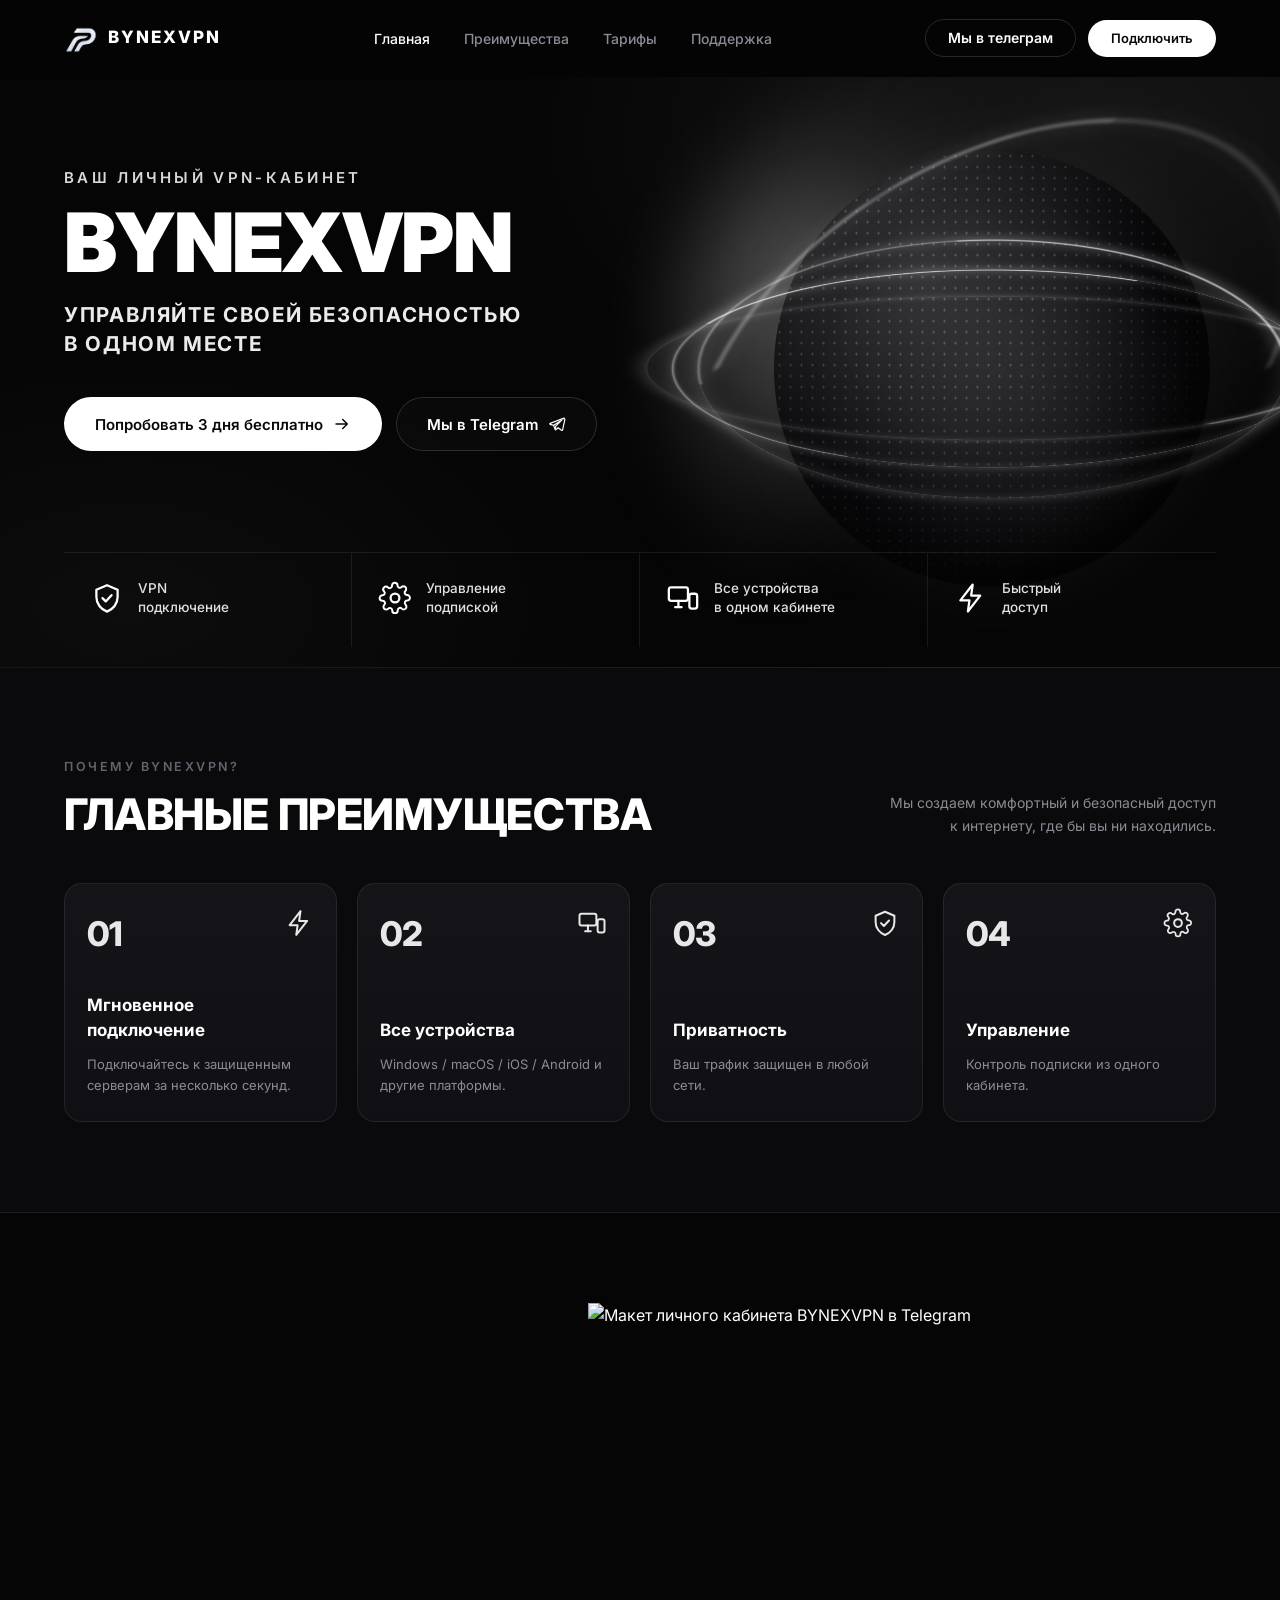
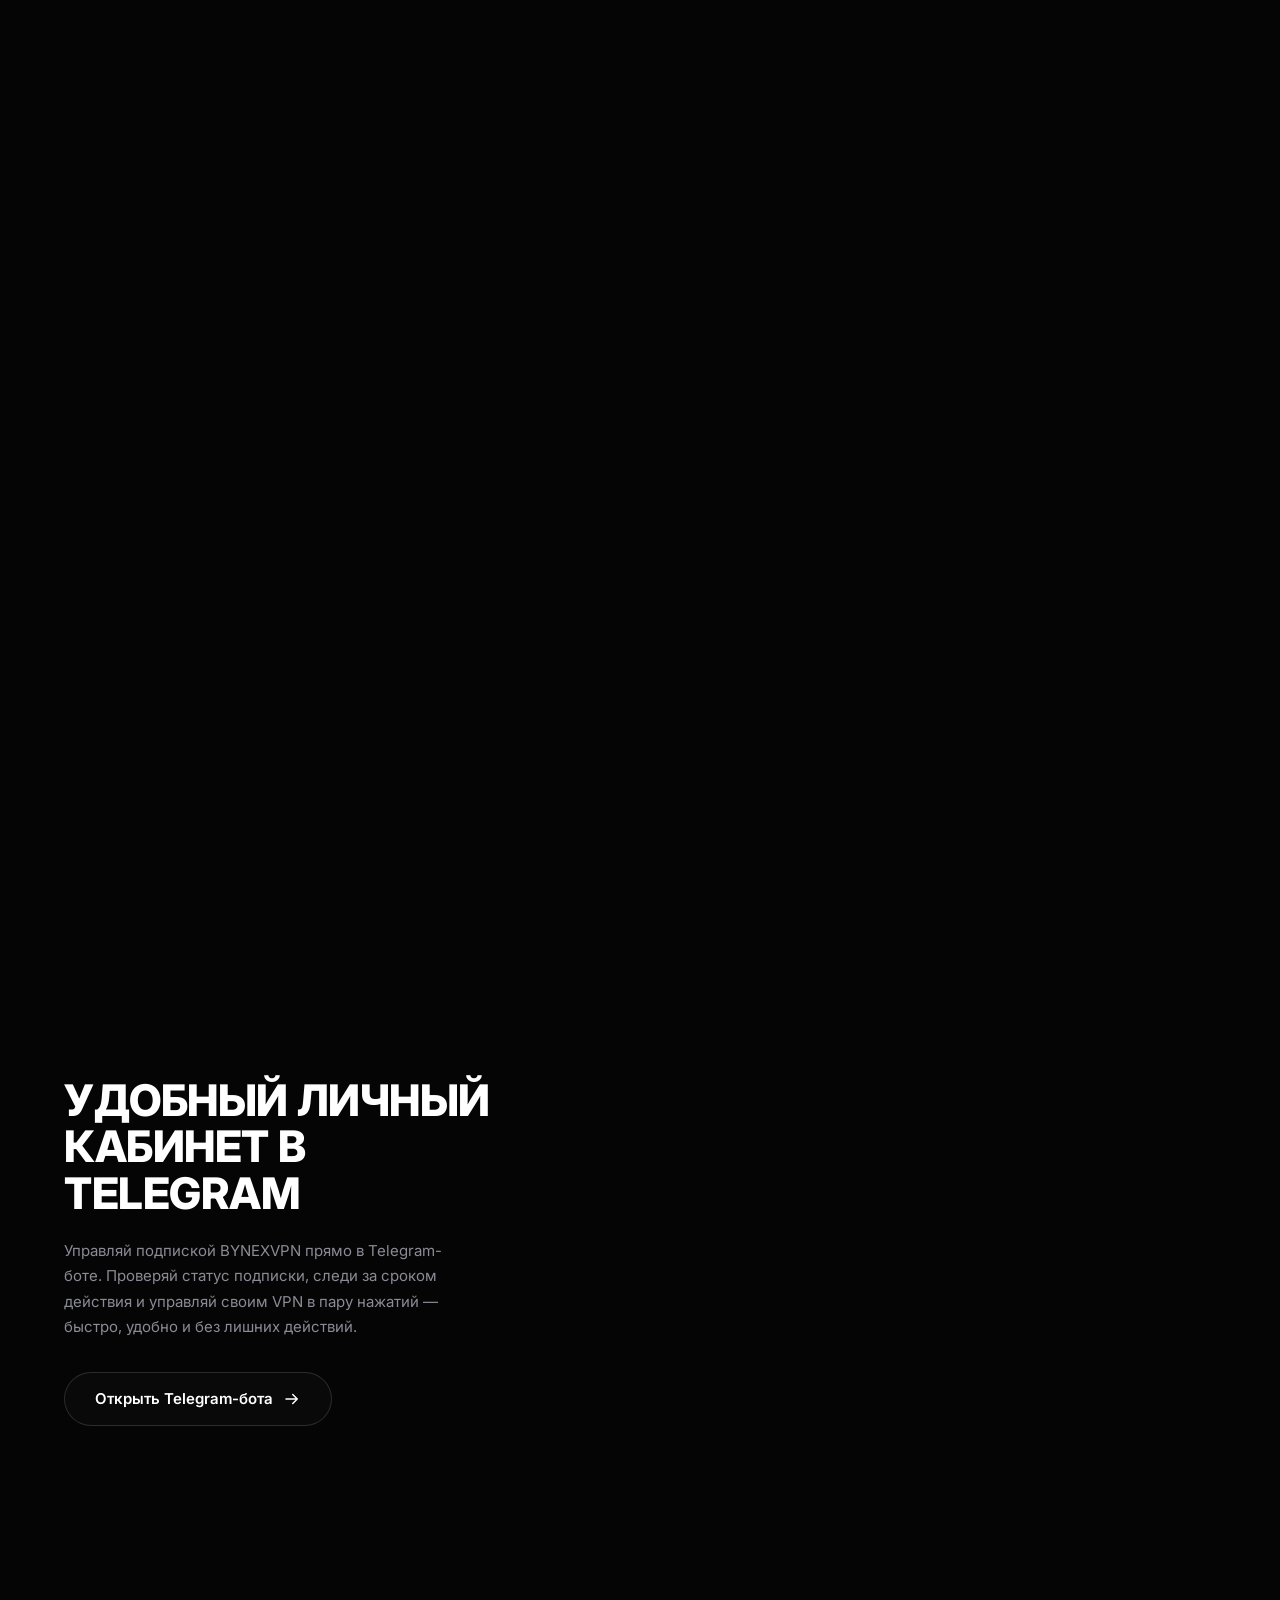
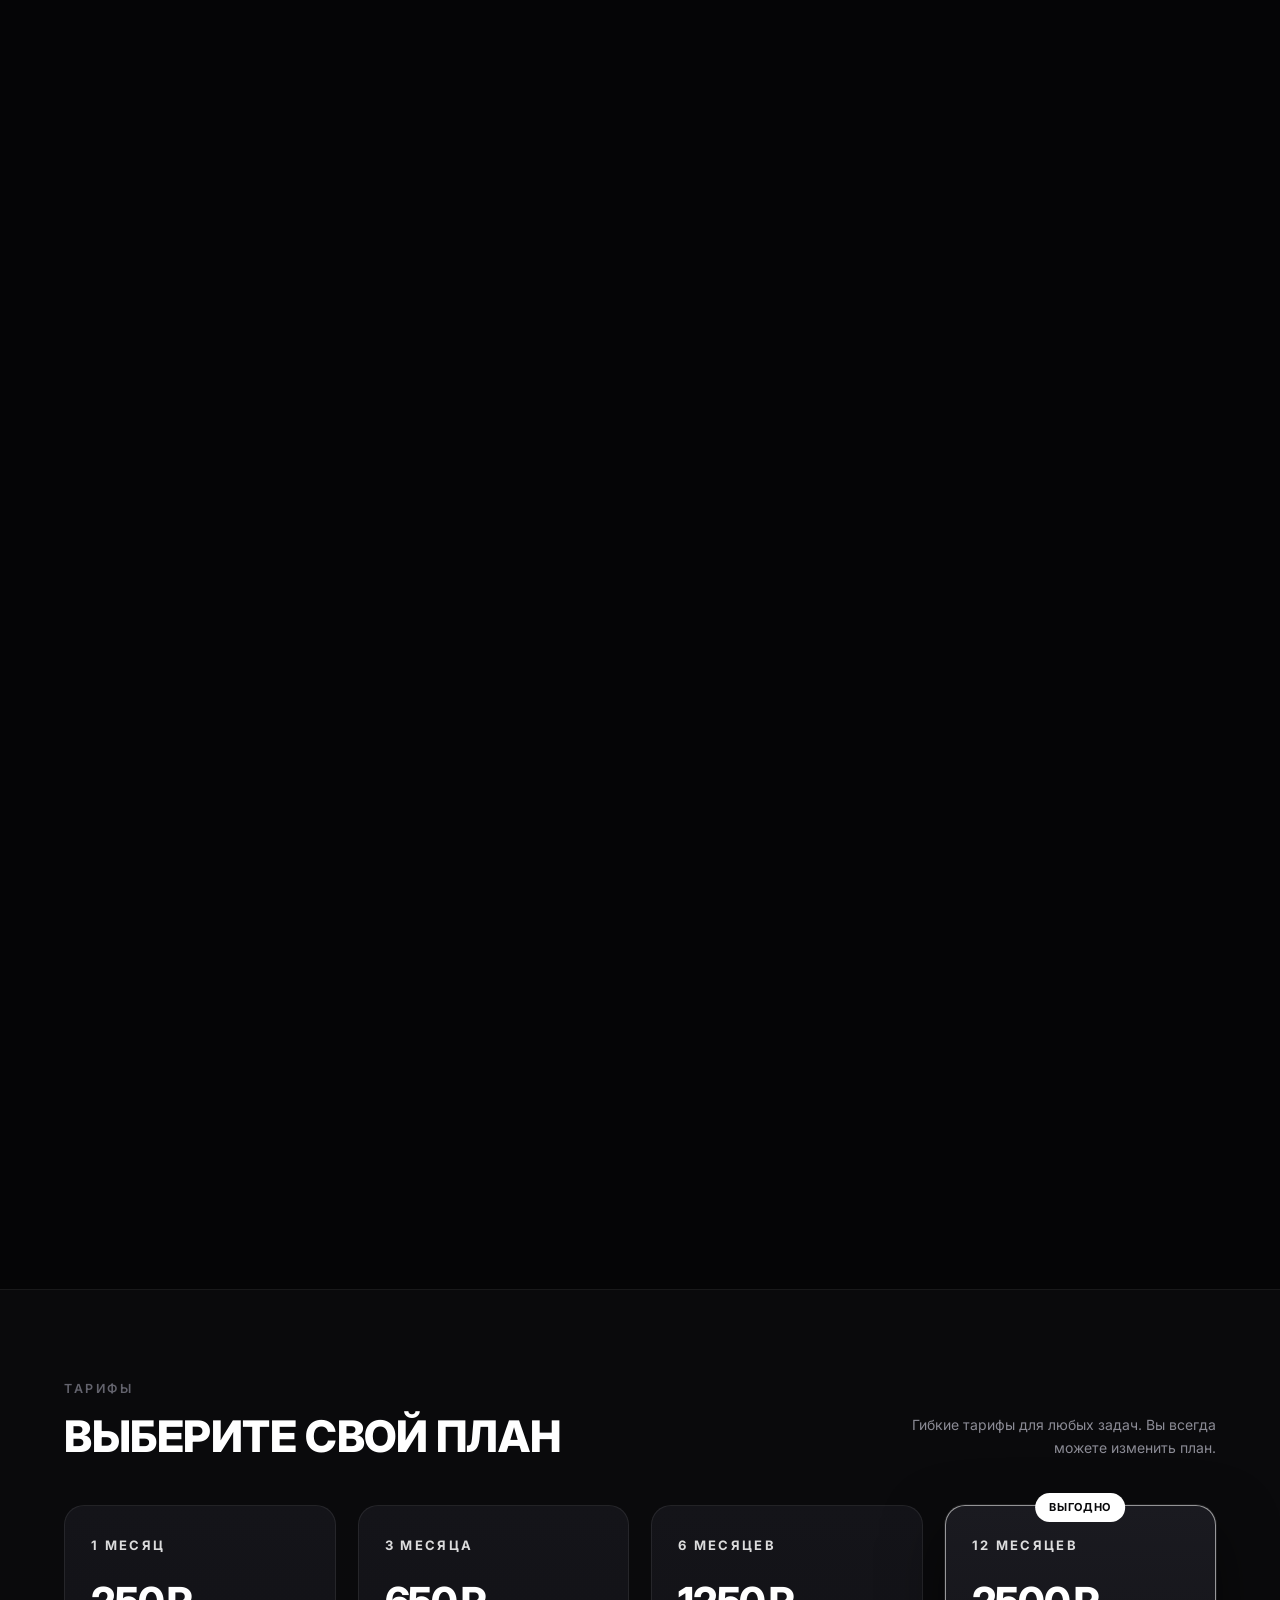
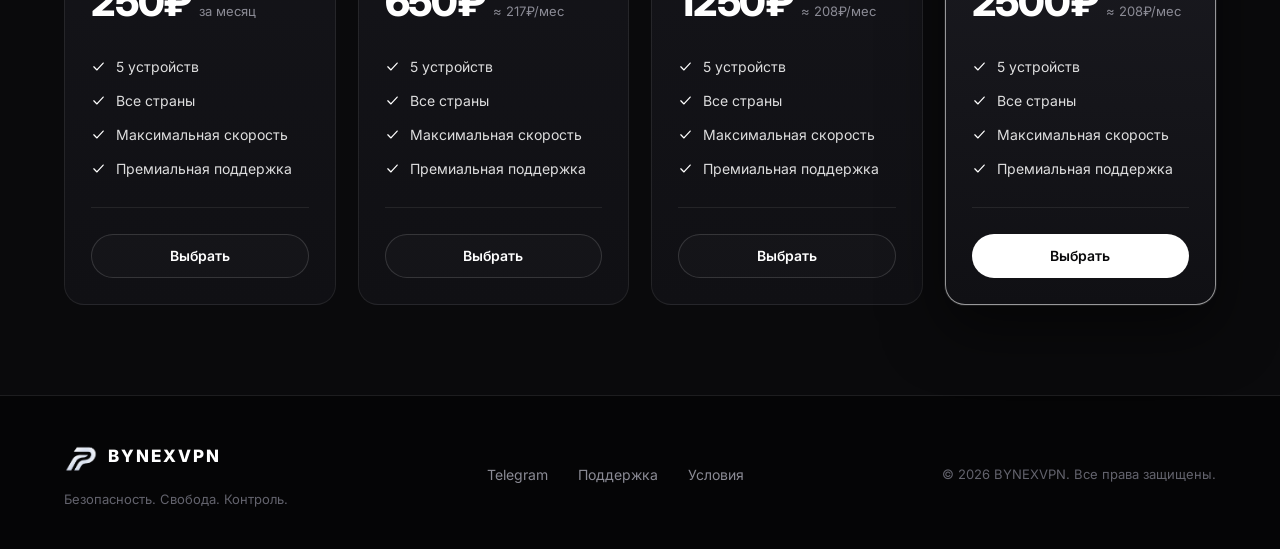
==== commit 5764f078: "Add files via upload" ====
--- a/index.html
+++ b/index.html
@@ -48,7 +48,7 @@
       <a href="#top">Главная</a>
       <a href="#advantages">Преимущества</a>
       <a href="#pricing">Тарифы</a>
-      <a href="#support" data-chat-open data-track="Поддержка">Поддержка</a>
+        <a href="/support" data-track="Поддержка">Поддержка</a>
     </nav>
     <div class="mobile-menu__actions">
       <a href="https://t.me/BynexVPN_news" target="_blank" rel="noopener noreferrer" class="btn btn--outline" data-track="Мы в телеграм">Мы в телеграм</a>
@@ -67,7 +67,7 @@
         <a href="#top" class="nav__link is-active">Главная</a>
         <a href="#advantages" class="nav__link">Преимущества</a>
         <a href="#pricing" class="nav__link">Тарифы</a>
-        <a href="#support" class="nav__link" data-chat-open data-track="Поддержка">Поддержка</a>
+        <a href="/support" class="nav__link" data-track="Поддержка">Поддержка</a>
       </nav>
 
       <div class="header__actions">
@@ -215,82 +215,17 @@
 
     <section class="section cabinet" id="cabinet">
       <div class="container cabinet__inner">
-        <div class="cabinet__content reveal">
-          <p class="eyebrow">Удобный</p>
-          <h2 class="section__title">Личный<br>кабинет</h2>
-          <p class="cabinet__text">Следите за статусом подключения, управляйте подпиской и устройствами в одном месте.</p>
-          <a href="#" class="btn btn--outline btn--lg" data-track="Войти в кабинет">
-            Перейти в кабинет
+        <div class="cabinet__content reveal">
+          <h2 class="section__title">Удобный личный кабинет в Telegram</h2>
+          <p class="cabinet__text">Управляй подпиской BYNEXVPN прямо в Telegram-боте. Проверяй статус подписки, следи за сроком действия и управляй своим VPN в пару нажатий — быстро, удобно и без лишних действий.</p>
+          <a href="https://t.me/BynexVPN_rubot" target="_blank" rel="noopener noreferrer" class="btn btn--outline btn--lg" data-track="Войти в кабинет">
+            Открыть Telegram-бота
             <svg class="btn__icon" viewBox="0 0 24 24" fill="none" aria-hidden="true"><path d="M4 12h15M13 6l6 6-6 6" stroke="currentColor" stroke-width="2" stroke-linecap="round" stroke-linejoin="round"/></svg>
           </a>
         </div>
 
-        <div class="dash reveal">
-          <aside class="dash__side">
-            <div class="dash__logo">
-              <svg class="logo__mark" viewBox="0 0 32 32" fill="none" aria-hidden="true">
-                <path d="M9 27V5h8.5a7.5 7.5 0 0 1 0 15H13" stroke="currentColor" stroke-width="3.2" stroke-linecap="round" stroke-linejoin="round"/>
-                <path d="M15.5 19.5L25 28" stroke="currentColor" stroke-width="3.2" stroke-linecap="round"/>
-              </svg>
-              <span>BYNEXVPN</span>
-            </div>
-            <nav class="dash__nav">
-              <a href="#" class="is-active">
-                <svg viewBox="0 0 24 24" fill="none"><path d="M3.5 10.5L12 3.5l8.5 7v9a1.5 1.5 0 0 1-1.5 1.5h-4.5v-6h-5v6H5a1.5 1.5 0 0 1-1.5-1.5v-9z" stroke="currentColor" stroke-width="1.5" stroke-linejoin="round"/></svg>
-                Главная
-              </a>
-              <a href="#">
-                <svg viewBox="0 0 24 24" fill="none"><path d="M12 3l7.5 3.2v5.1c0 4.7-3.2 8.7-7.5 10.3-4.3-1.6-7.5-5.6-7.5-10.3V6.2L12 3z" stroke="currentColor" stroke-width="1.5" stroke-linejoin="round"/></svg>
-                Подключение
-              </a>
-              <a href="#">
-                <svg viewBox="0 0 24 24" fill="none"><rect x="2" y="4.5" width="13.5" height="9.5" rx="1.6" stroke="currentColor" stroke-width="1.5"/><rect x="16.5" y="9" width="5.5" height="10.5" rx="1.6" stroke="currentColor" stroke-width="1.5"/></svg>
-                Устройства
-              </a>
-              <a href="#">
-                <svg viewBox="0 0 24 24" fill="none"><rect x="2.5" y="5.5" width="19" height="13" rx="2" stroke="currentColor" stroke-width="1.5"/><path d="M2.5 10h19" stroke="currentColor" stroke-width="1.5"/></svg>
-                Подписка
-              </a>
-              <a href="#">
-                <svg viewBox="0 0 24 24" fill="none"><circle cx="12" cy="12" r="3.1" stroke="currentColor" stroke-width="1.5"/><path d="M12 2.8v2.4M12 18.8v2.4M21.2 12h-2.4M5.2 12H2.8M18.5 5.5l-1.7 1.7M7.2 16.8l-1.7 1.7M18.5 18.5l-1.7-1.7M7.2 7.2L5.5 5.5" stroke="currentColor" stroke-width="1.5" stroke-linecap="round"/></svg>
-                Настройки
-              </a>
-            </nav>
-          </aside>
-
-          <div class="dash__main">
-            <div class="status">
-              <span class="status__dot"></span>
-              <div class="status__info">
-                <strong>VPN активен</strong>
-                <span>Ваши данные защищены!</span>
-              </div>
-            </div>
-
-            <div class="dash__panel">
-              <span class="dash__label">Сервер</span>
-              <div class="server">
-                <span class="flag flag--de"></span>
-                <strong>Германия</strong>
-              </div>
-            </div>
-
-            <div class="dash__row">
-              <div class="dash__panel">
-                <span class="dash__label">Подписка</span>
-                <strong class="dash__value">Premium</strong>
-                <span class="dash__hint">30 дней</span>
-              </div>
-              <div class="dash__panel">
-                <span class="dash__label">Устройства</span>
-                <strong class="dash__value">3 / 5</strong>
-              </div>
-            </div>
-
-            <div class="dash__footer">
-              <a href="#pricing" class="btn btn--white" data-track="Управление подпиской">Управление</a>
-            </div>
-          </div>
+        <div class="cabinet__phone reveal">
+          <img src="макет.png" alt="Макет личного кабинета BYNEXVPN в Telegram" width="1857" height="3096" loading="lazy">
         </div>
       </div>
     </section>
@@ -372,7 +307,7 @@
 
       <nav class="footer__links">
         <a href="https://t.me/BynexVPN_news" target="_blank" rel="noopener noreferrer">Telegram</a>
-        <a href="#support" data-chat-open data-track="Поддержка">Поддержка</a>
+      <a href="/support" data-track="Поддержка">Поддержка</a>
         <a href="#">Условия</a>
       </nav>
 
@@ -399,21 +334,6 @@
     </a>
   </nav>
 
-  <script>
-    (function() {
-      window.ELOQRA_CHAT_CONFIG = {
-        projectId: '6ac060da10f4302cf9abb674'
-      };
-      window.eloqra = window.eloqra || function () {
-        (window.eloqra.q = window.eloqra.q || []).push(arguments);
-      };
-      window.eloqra('hide');
-      var script = document.createElement('script');
-      script.src = 'https://chat.eloqra.app/eloqra-chat.js';
-      script.async = true;
-      document.head.appendChild(script);
-    })();
-  </script>
   <script src="script.js"></script>
   <script src="supabase-config.js"></script>
   <script src="analytics.js"></script>
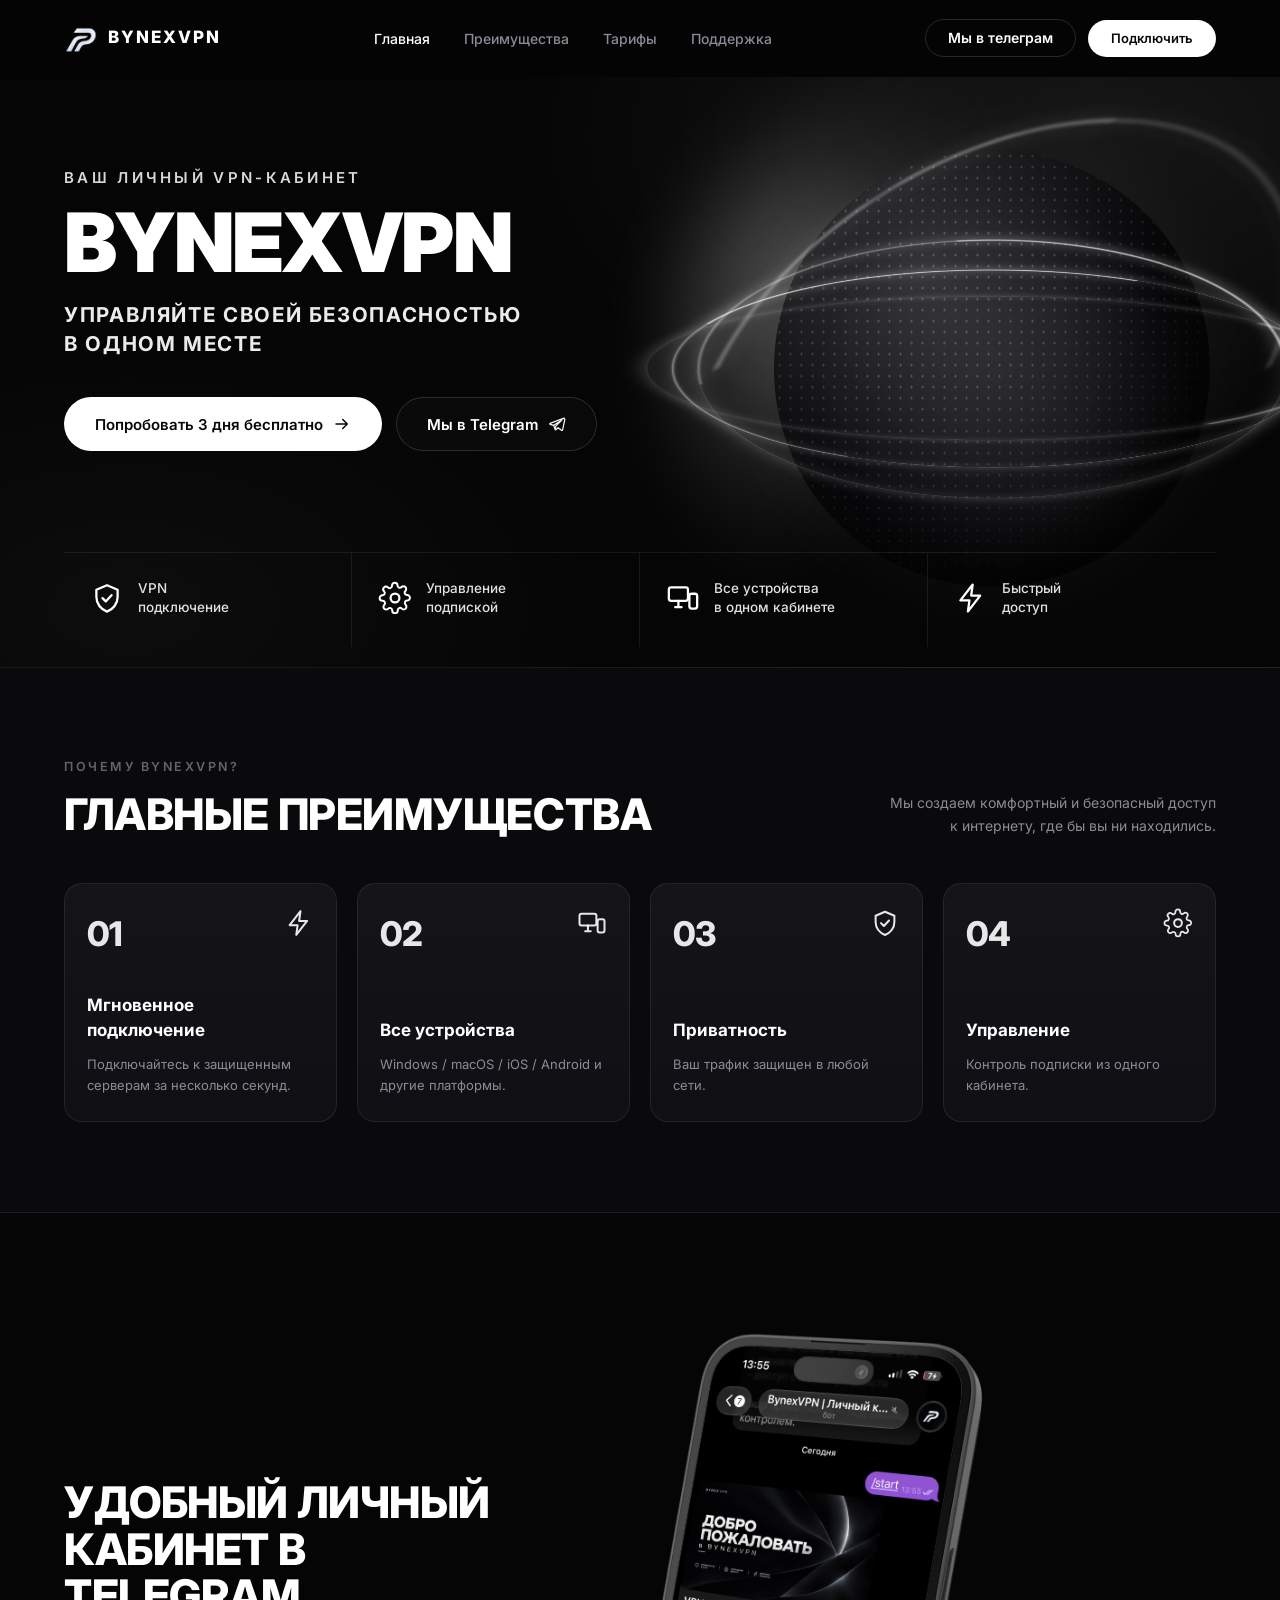
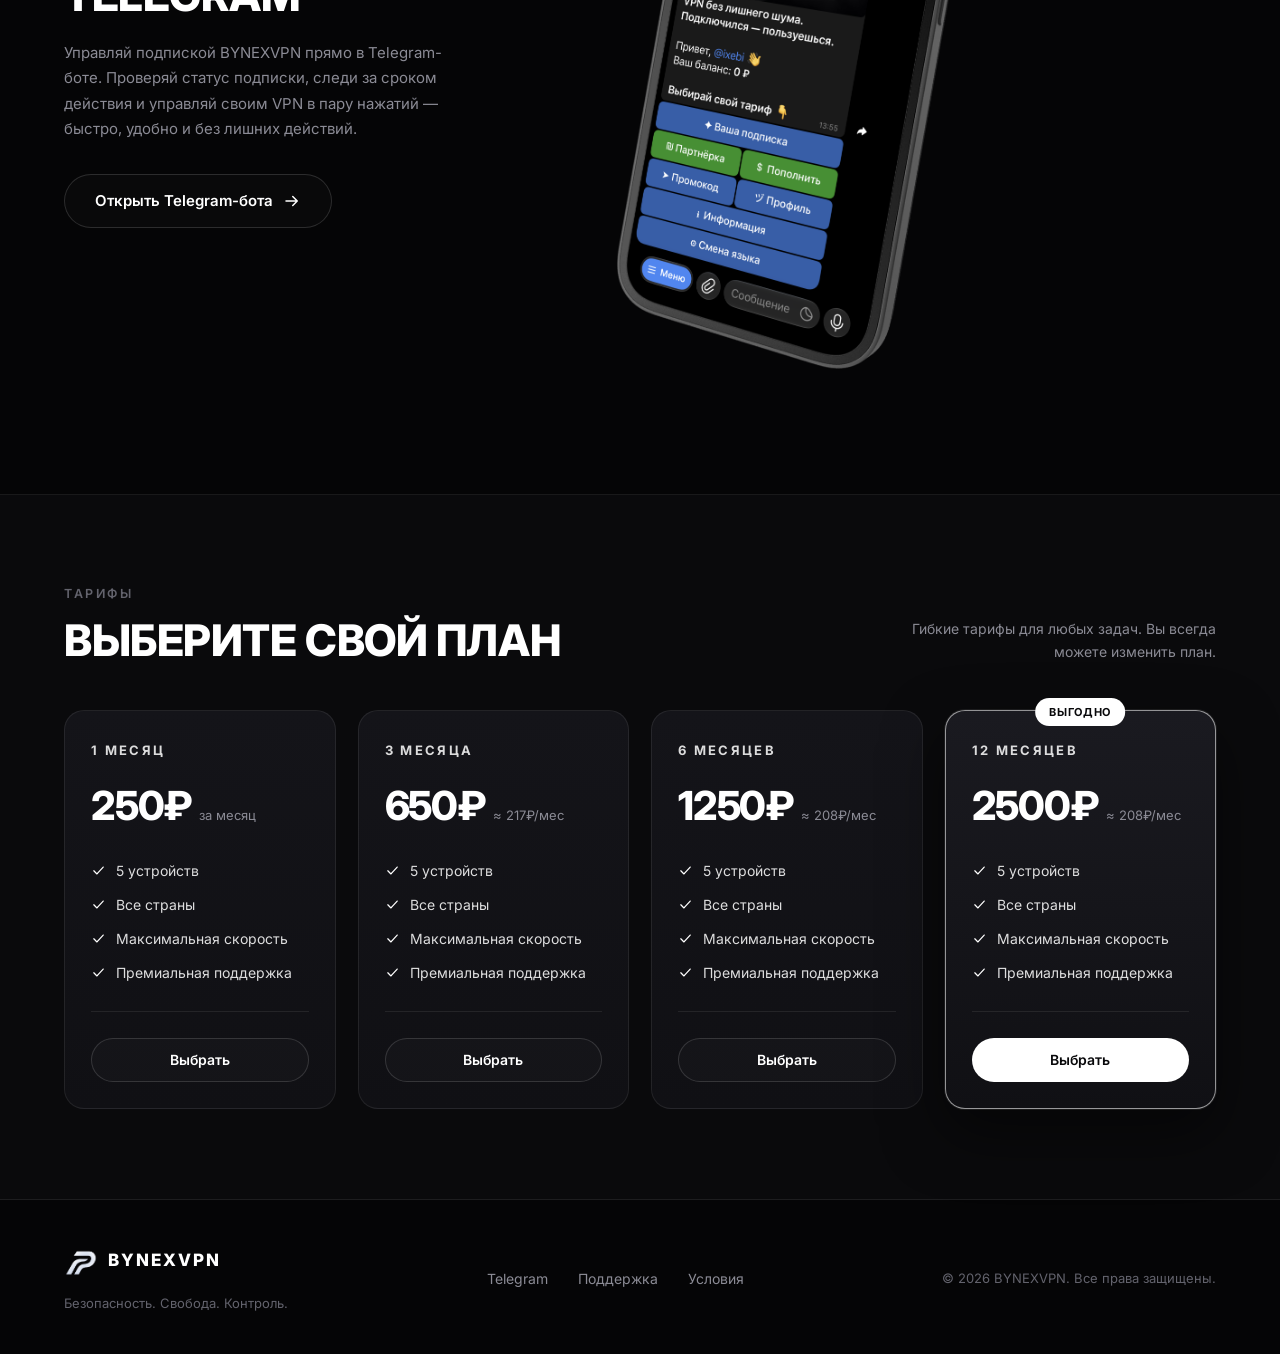
==== commit 2430e680: "Add files via upload" ====
--- a/index.html
+++ b/index.html
@@ -2,15 +2,15 @@
 <html lang="ru">
 <head>
   <meta charset="UTF-8">
-  <meta name="viewport" content="width=device-width, initial-scale=1.0">
-  <meta name="theme-color" content="#050505">
-  <meta name="robots" content="index, follow">
-  <link rel="canonical" href="https://bynexvpn.lol/">
+  <meta name="viewport" content="width=device-width, initial-scale=1.0">
+  <meta name="theme-color" content="#050505">
+  <meta name="robots" content="index, follow">
+  <link rel="canonical" href="https://bynexvpn.lol/">
   <link rel="icon" type="image/png" href="logo.png">
   <meta name="description" content="Бесплатный VPN BYNEXVPN — быстрый и безопасный VPN для телефона и компьютера. Защита данных, серверы в разных странах, пробный период 3 дня бесплатно в Telegram.">
   <meta name="keywords" content="бесплатный впн, бесплатный vpn, vpn, впн, быстрый vpn, vpn для телефона, vpn для пк, vpn бесплатно, анонимный интернет, BYNEXVPN">
-  <meta property="og:type" content="website">
-  <meta property="og:url" content="https://bynexvpn.lol/">
+  <meta property="og:type" content="website">
+  <meta property="og:url" content="https://bynexvpn.lol/">
   <meta property="og:site_name" content="BYNEXVPN">
   <meta property="og:locale" content="ru_RU">
   <meta property="og:title" content="Бесплатный VPN BYNEXVPN — быстрый и безопасный VPN-сервис">
@@ -49,10 +49,10 @@
       <a href="#advantages">Преимущества</a>
       <a href="#pricing">Тарифы</a>
         <a href="/support" data-track="Поддержка">Поддержка</a>
-    </nav>
+    </nav>
     <div class="mobile-menu__actions">
-      <a href="https://t.me/BynexVPN_news" target="_blank" rel="noopener noreferrer" class="btn btn--outline" data-track="Мы в телеграм">Мы в телеграм</a>
-      <a href="https://t.me/BynexVPN_rubot" target="_blank" rel="noopener noreferrer" class="btn btn--white" data-track="Подключить VPN">Подключить</a>
+      <a href="https://t.me/BynexVPN_news" target="_blank" rel="noopener noreferrer" class="btn btn--outline" data-track="Мы в телеграм">Мы в телеграм</a>
+      <a href="https://t.me/BynexVPN_rubot" target="_blank" rel="noopener noreferrer" class="btn btn--white" data-track="Подключить VPN">Подключить</a>
     </div>
   </div>
 
@@ -71,7 +71,7 @@
       </nav>
 
       <div class="header__actions">
-        <a href="https://t.me/BynexVPN_news" target="_blank" rel="noopener noreferrer" class="btn btn--ghost" data-track="Мы в телеграм">Мы в телеграм</a>
+        <a href="https://t.me/BynexVPN_news" target="_blank" rel="noopener noreferrer" class="btn btn--ghost" data-track="Мы в телеграм">Мы в телеграм</a>
         <a href="https://t.me/BynexVPN_rubot" target="_blank" rel="noopener noreferrer" class="btn btn--white btn--sm" data-track="Подключить VPN">Подключить</a>
       </div>
 
@@ -94,11 +94,11 @@
           </h1>
           <p class="hero__sub">Управляйте своей безопасностью<br>в одном месте</p>
           <div class="hero__cta">
-            <a href="https://t.me/BynexVPN_rubot" target="_blank" rel="noopener noreferrer" class="btn btn--white btn--lg" data-track="Подключить VPN">
+            <a href="https://t.me/BynexVPN_rubot" target="_blank" rel="noopener noreferrer" class="btn btn--white btn--lg" data-track="Подключить VPN">
               Попробовать 3 дня бесплатно
               <svg class="btn__icon" viewBox="0 0 24 24" fill="none" aria-hidden="true"><path d="M4 12h15M13 6l6 6-6 6" stroke="currentColor" stroke-width="2" stroke-linecap="round" stroke-linejoin="round"/></svg>
             </a>
-            <a href="https://t.me/BynexVPN_news" target="_blank" rel="noopener noreferrer" class="btn btn--outline btn--lg" data-track="Мы в телеграм">
+            <a href="https://t.me/BynexVPN_news" target="_blank" rel="noopener noreferrer" class="btn btn--outline btn--lg" data-track="Мы в телеграм">
               Мы в Telegram
               <svg class="btn__icon" viewBox="0 0 24 24" fill="none" aria-hidden="true"><path d="M21.5 4.2L2.8 11.1c-.6.2-.6 1.1.1 1.3l4.7 1.4 1.8 5.4c.2.6 1 .8 1.5.3l2.5-2.5 4.6 3.4c.5.4 1.3.1 1.5-.6l2.9-13.7c.2-.8-.6-1.4-1.3-1.1z" stroke="currentColor" stroke-width="1.6" stroke-linejoin="round"/><path d="M7.6 13.8L18.6 6.6l-8.3 8.3-.2 3.8" stroke="currentColor" stroke-width="1.6" stroke-linejoin="round"/></svg>
             </a>
@@ -215,17 +215,17 @@
 
     <section class="section cabinet" id="cabinet">
       <div class="container cabinet__inner">
-        <div class="cabinet__content reveal">
-          <h2 class="section__title">Удобный личный кабинет в Telegram</h2>
-          <p class="cabinet__text">Управляй подпиской BYNEXVPN прямо в Telegram-боте. Проверяй статус подписки, следи за сроком действия и управляй своим VPN в пару нажатий — быстро, удобно и без лишних действий.</p>
-          <a href="https://t.me/BynexVPN_rubot" target="_blank" rel="noopener noreferrer" class="btn btn--outline btn--lg" data-track="Войти в кабинет">
+        <div class="cabinet__content reveal">
+          <h2 class="section__title">Удобный личный кабинет в Telegram</h2>
+          <p class="cabinet__text">Управляй подпиской BYNEXVPN прямо в Telegram-боте. Проверяй статус подписки, следи за сроком действия и управляй своим VPN в пару нажатий — быстро, удобно и без лишних действий.</p>
+          <a href="https://t.me/BynexVPN_rubot" target="_blank" rel="noopener noreferrer" class="btn btn--outline btn--lg" data-track="Войти в кабинет">
             Открыть Telegram-бота
             <svg class="btn__icon" viewBox="0 0 24 24" fill="none" aria-hidden="true"><path d="M4 12h15M13 6l6 6-6 6" stroke="currentColor" stroke-width="2" stroke-linecap="round" stroke-linejoin="round"/></svg>
           </a>
         </div>
 
-        <div class="cabinet__phone reveal">
-          <img src="макет.png" alt="Макет личного кабинета BYNEXVPN в Telegram" width="1857" height="3096" loading="lazy">
+        <div class="cabinet__phone reveal">
+          <img src="макет.png" alt="Макет личного кабинета BYNEXVPN в Telegram" width="1857" height="3096" loading="lazy" style="width: 75%; max-width: 420px; height: auto;">
         </div>
       </div>
     </section>
@@ -243,37 +243,37 @@
         <div class="pricing__grid">
           <article class="price-card reveal">
             <p class="price-card__name">1 месяц</p>
-            <p class="price-card__price"><strong>250₽</strong><span>за месяц</span></p>
-            <ul class="price-card__list">
-              <li><svg viewBox="0 0 24 24" fill="none"><path d="M4.5 12.5l5 5 10-11" stroke="currentColor" stroke-width="2" stroke-linecap="round" stroke-linejoin="round"/></svg>5 устройств</li>
-              <li><svg viewBox="0 0 24 24" fill="none"><path d="M4.5 12.5l5 5 10-11" stroke="currentColor" stroke-width="2" stroke-linecap="round" stroke-linejoin="round"/></svg>Все страны</li>
-              <li><svg viewBox="0 0 24 24" fill="none"><path d="M4.5 12.5l5 5 10-11" stroke="currentColor" stroke-width="2" stroke-linecap="round" stroke-linejoin="round"/></svg>Максимальная скорость</li>
-              <li><svg viewBox="0 0 24 24" fill="none"><path d="M4.5 12.5l5 5 10-11" stroke="currentColor" stroke-width="2" stroke-linecap="round" stroke-linejoin="round"/></svg>Премиальная поддержка</li>
-            </ul>
+            <p class="price-card__price"><strong>250₽</strong><span>за месяц</span></p>
+            <ul class="price-card__list">
+              <li><svg viewBox="0 0 24 24" fill="none"><path d="M4.5 12.5l5 5 10-11" stroke="currentColor" stroke-width="2" stroke-linecap="round" stroke-linejoin="round"/></svg>5 устройств</li>
+              <li><svg viewBox="0 0 24 24" fill="none"><path d="M4.5 12.5l5 5 10-11" stroke="currentColor" stroke-width="2" stroke-linecap="round" stroke-linejoin="round"/></svg>Все страны</li>
+              <li><svg viewBox="0 0 24 24" fill="none"><path d="M4.5 12.5l5 5 10-11" stroke="currentColor" stroke-width="2" stroke-linecap="round" stroke-linejoin="round"/></svg>Максимальная скорость</li>
+              <li><svg viewBox="0 0 24 24" fill="none"><path d="M4.5 12.5l5 5 10-11" stroke="currentColor" stroke-width="2" stroke-linecap="round" stroke-linejoin="round"/></svg>Премиальная поддержка</li>
+            </ul>
             <a href="https://t.me/BynexVPN_rubot" target="_blank" rel="noopener noreferrer" class="btn btn--outline price-card__btn" data-track="Тариф · 1 месяц">Выбрать</a>
           </article>
 
           <article class="price-card reveal">
             <p class="price-card__name">3 месяца</p>
-            <p class="price-card__price"><strong>650₽</strong><span>≈ 217₽/мес</span></p>
-            <ul class="price-card__list">
-              <li><svg viewBox="0 0 24 24" fill="none"><path d="M4.5 12.5l5 5 10-11" stroke="currentColor" stroke-width="2" stroke-linecap="round" stroke-linejoin="round"/></svg>5 устройств</li>
-              <li><svg viewBox="0 0 24 24" fill="none"><path d="M4.5 12.5l5 5 10-11" stroke="currentColor" stroke-width="2" stroke-linecap="round" stroke-linejoin="round"/></svg>Все страны</li>
-              <li><svg viewBox="0 0 24 24" fill="none"><path d="M4.5 12.5l5 5 10-11" stroke="currentColor" stroke-width="2" stroke-linecap="round" stroke-linejoin="round"/></svg>Максимальная скорость</li>
-              <li><svg viewBox="0 0 24 24" fill="none"><path d="M4.5 12.5l5 5 10-11" stroke="currentColor" stroke-width="2" stroke-linecap="round" stroke-linejoin="round"/></svg>Премиальная поддержка</li>
-            </ul>
+            <p class="price-card__price"><strong>650₽</strong><span>≈ 217₽/мес</span></p>
+            <ul class="price-card__list">
+              <li><svg viewBox="0 0 24 24" fill="none"><path d="M4.5 12.5l5 5 10-11" stroke="currentColor" stroke-width="2" stroke-linecap="round" stroke-linejoin="round"/></svg>5 устройств</li>
+              <li><svg viewBox="0 0 24 24" fill="none"><path d="M4.5 12.5l5 5 10-11" stroke="currentColor" stroke-width="2" stroke-linecap="round" stroke-linejoin="round"/></svg>Все страны</li>
+              <li><svg viewBox="0 0 24 24" fill="none"><path d="M4.5 12.5l5 5 10-11" stroke="currentColor" stroke-width="2" stroke-linecap="round" stroke-linejoin="round"/></svg>Максимальная скорость</li>
+              <li><svg viewBox="0 0 24 24" fill="none"><path d="M4.5 12.5l5 5 10-11" stroke="currentColor" stroke-width="2" stroke-linecap="round" stroke-linejoin="round"/></svg>Премиальная поддержка</li>
+            </ul>
             <a href="https://t.me/BynexVPN_rubot" target="_blank" rel="noopener noreferrer" class="btn btn--outline price-card__btn" data-track="Тариф · 3 месяца">Выбрать</a>
           </article>
 
           <article class="price-card reveal">
             <p class="price-card__name">6 месяцев</p>
-            <p class="price-card__price"><strong>1250₽</strong><span>≈ 208₽/мес</span></p>
-            <ul class="price-card__list">
-              <li><svg viewBox="0 0 24 24" fill="none"><path d="M4.5 12.5l5 5 10-11" stroke="currentColor" stroke-width="2" stroke-linecap="round" stroke-linejoin="round"/></svg>5 устройств</li>
-              <li><svg viewBox="0 0 24 24" fill="none"><path d="M4.5 12.5l5 5 10-11" stroke="currentColor" stroke-width="2" stroke-linecap="round" stroke-linejoin="round"/></svg>Все страны</li>
-              <li><svg viewBox="0 0 24 24" fill="none"><path d="M4.5 12.5l5 5 10-11" stroke="currentColor" stroke-width="2" stroke-linecap="round" stroke-linejoin="round"/></svg>Максимальная скорость</li>
-              <li><svg viewBox="0 0 24 24" fill="none"><path d="M4.5 12.5l5 5 10-11" stroke="currentColor" stroke-width="2" stroke-linecap="round" stroke-linejoin="round"/></svg>Премиальная поддержка</li>
-            </ul>
+            <p class="price-card__price"><strong>1250₽</strong><span>≈ 208₽/мес</span></p>
+            <ul class="price-card__list">
+              <li><svg viewBox="0 0 24 24" fill="none"><path d="M4.5 12.5l5 5 10-11" stroke="currentColor" stroke-width="2" stroke-linecap="round" stroke-linejoin="round"/></svg>5 устройств</li>
+              <li><svg viewBox="0 0 24 24" fill="none"><path d="M4.5 12.5l5 5 10-11" stroke="currentColor" stroke-width="2" stroke-linecap="round" stroke-linejoin="round"/></svg>Все страны</li>
+              <li><svg viewBox="0 0 24 24" fill="none"><path d="M4.5 12.5l5 5 10-11" stroke="currentColor" stroke-width="2" stroke-linecap="round" stroke-linejoin="round"/></svg>Максимальная скорость</li>
+              <li><svg viewBox="0 0 24 24" fill="none"><path d="M4.5 12.5l5 5 10-11" stroke="currentColor" stroke-width="2" stroke-linecap="round" stroke-linejoin="round"/></svg>Премиальная поддержка</li>
+            </ul>
             <a href="https://t.me/BynexVPN_rubot" target="_blank" rel="noopener noreferrer" class="btn btn--outline price-card__btn" data-track="Тариф · 6 месяцев">Выбрать</a>
           </article>
 
@@ -334,9 +334,9 @@
     </a>
   </nav>
 
-  <script src="script.js"></script>
-  <script src="supabase-config.js"></script>
-  <script src="analytics.js"></script>
+  <script src="script.js"></script>
+  <script src="supabase-config.js"></script>
+  <script src="analytics.js"></script>
 </body>
 </html>
-
+
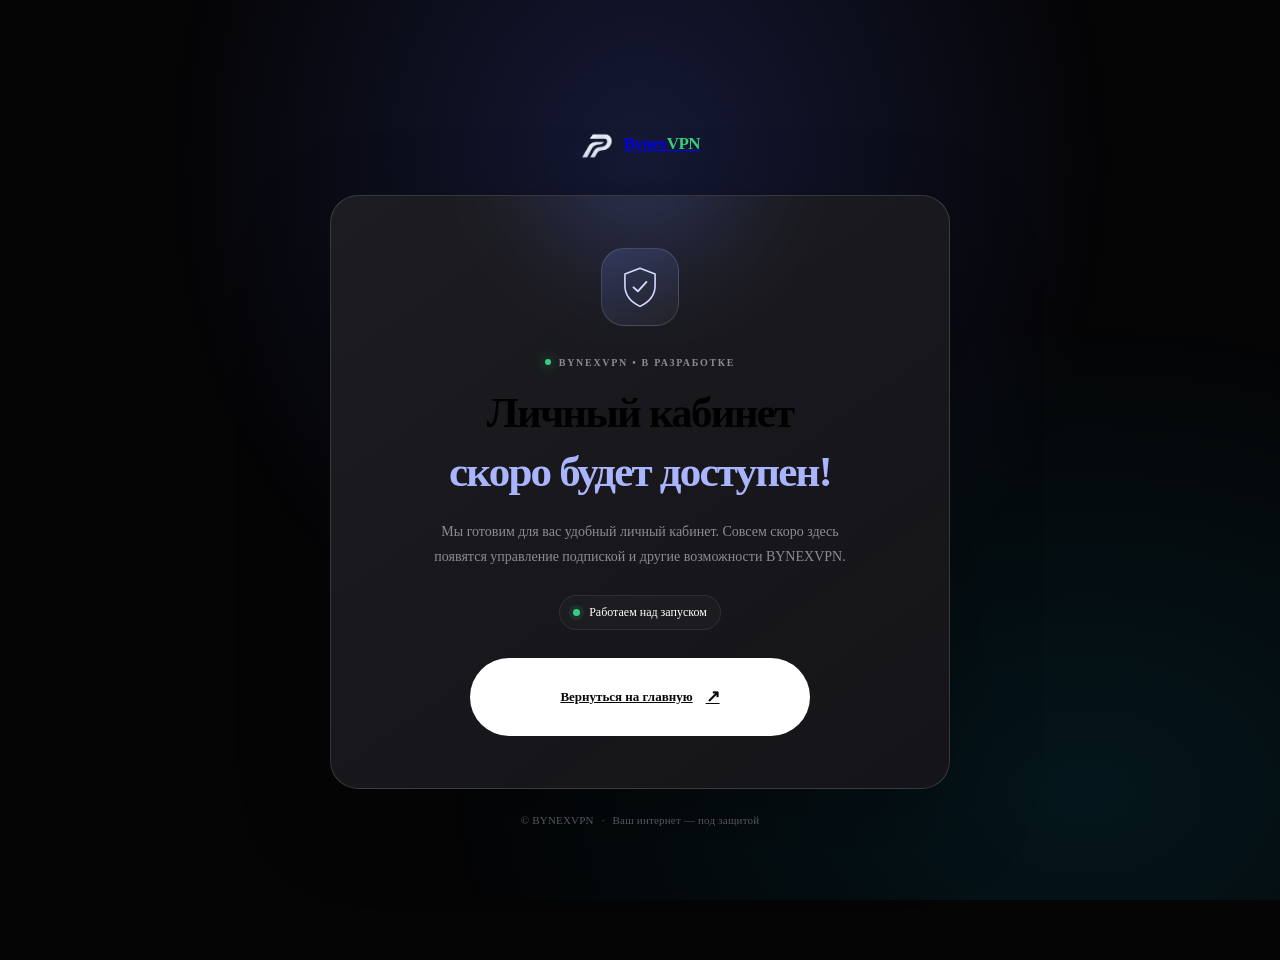
==== commit 1193094e: "Add files via upload" ====
--- a/index.html
+++ b/index.html
@@ -1,342 +1,40 @@
-﻿<!DOCTYPE html>
+<!DOCTYPE html>
 <html lang="ru">
 <head>
   <meta charset="UTF-8">
-  <meta name="viewport" content="width=device-width, initial-scale=1.0">
-  <meta name="theme-color" content="#050505">
-  <meta name="robots" content="index, follow">
-  <link rel="canonical" href="https://bynexvpn.lol/">
+  <meta name="viewport" content="width=device-width, initial-scale=1, viewport-fit=cover">
+  <meta name="theme-color" content="#050506">
+  <meta name="robots" content="noindex, nofollow">
+  <meta name="description" content="Личный кабинет BYNEXVPN скоро будет доступен.">
   <link rel="icon" type="image/png" href="logo.png">
-  <meta name="description" content="Бесплатный VPN BYNEXVPN — быстрый и безопасный VPN для телефона и компьютера. Защита данных, серверы в разных странах, пробный период 3 дня бесплатно в Telegram.">
-  <meta name="keywords" content="бесплатный впн, бесплатный vpn, vpn, впн, быстрый vpn, vpn для телефона, vpn для пк, vpn бесплатно, анонимный интернет, BYNEXVPN">
-  <meta property="og:type" content="website">
-  <meta property="og:url" content="https://bynexvpn.lol/">
-  <meta property="og:site_name" content="BYNEXVPN">
-  <meta property="og:locale" content="ru_RU">
-  <meta property="og:title" content="Бесплатный VPN BYNEXVPN — быстрый и безопасный VPN-сервис">
-  <meta property="og:description" content="Бесплатный VPN для телефона и компьютера: быстрое подключение, защита данных, серверы по всему миру. Пробный период 3 дня бесплатно.">
-  <meta property="og:image" content="logo.png">
-  <meta name="twitter:card" content="summary">
-  <meta name="twitter:title" content="Бесплатный VPN BYNEXVPN">
-  <meta name="twitter:description" content="Быстрый и безопасный VPN. Пробный период 3 дня бесплатно.">
-  <title>Бесплатный VPN — BYNEXVPN: быстрый и безопасный VPN-сервис</title>
-  <script type="application/ld+json">
-  {
-    "@context": "https://schema.org",
-    "@type": "SoftwareApplication",
-    "name": "BYNEXVPN",
-    "operatingSystem": "Android, iOS, Windows",
-    "applicationCategory": "CommunicationApplication",
-    "description": "Бесплатный VPN BYNEXVPN — быстрый и безопасный VPN для телефона и компьютера с защитой данных и серверами по всему миру.",
-    "offers": [
-      { "@type": "Offer", "name": "1 месяц", "price": "250", "priceCurrency": "RUB" },
-      { "@type": "Offer", "name": "3 месяца", "price": "650", "priceCurrency": "RUB" },
-      { "@type": "Offer", "name": "6 месяцев", "price": "1250", "priceCurrency": "RUB" },
-      { "@type": "Offer", "name": "12 месяцев", "price": "2500", "priceCurrency": "RUB" }
-    ]
-  }
-  </script>
+  <title>Личный кабинет скоро будет доступен — BYNEXVPN</title>
   <link rel="preconnect" href="https://fonts.googleapis.com">
   <link rel="preconnect" href="https://fonts.gstatic.com" crossorigin>
-  <link href="https://fonts.googleapis.com/css2?family=Inter:wght@400;500;600;700;800;900&display=swap" rel="stylesheet">
+  <link href="https://fonts.googleapis.com/css2?family=Inter:wght@400;500;600;700;800;900&family=Unbounded:wght@300;400&display=swap" rel="stylesheet">
   <link rel="stylesheet" href="style.css">
+  <link rel="stylesheet" href="cabinet-soon.css">
+  <script src="theme.js" defer></script>
 </head>
-<body id="top">
-
-  <div class="mobile-menu" id="mobileMenu">
-    <nav class="mobile-menu__nav">
-      <a href="#top">Главная</a>
-      <a href="#advantages">Преимущества</a>
-      <a href="#pricing">Тарифы</a>
-        <a href="/support" data-track="Поддержка">Поддержка</a>
-    </nav>
-    <div class="mobile-menu__actions">
-      <a href="https://t.me/BynexVPN_news" target="_blank" rel="noopener noreferrer" class="btn btn--outline" data-track="Мы в телеграм">Мы в телеграм</a>
-      <a href="https://t.me/BynexVPN_rubot" target="_blank" rel="noopener noreferrer" class="btn btn--white" data-track="Подключить VPN">Подключить</a>
-    </div>
-  </div>
-
-  <header class="header" id="header">
-    <div class="container header__inner">
-      <a href="#top" class="logo">
-        <img class="logo__img" src="logo.png" alt="BYNEXVPN">
-        <span class="logo__text">BYNEXVPN</span>
-      </a>
-
-      <nav class="nav">
-        <a href="#top" class="nav__link is-active">Главная</a>
-        <a href="#advantages" class="nav__link">Преимущества</a>
-        <a href="#pricing" class="nav__link">Тарифы</a>
-        <a href="/support" class="nav__link" data-track="Поддержка">Поддержка</a>
-      </nav>
-
-      <div class="header__actions">
-        <a href="https://t.me/BynexVPN_news" target="_blank" rel="noopener noreferrer" class="btn btn--ghost" data-track="Мы в телеграм">Мы в телеграм</a>
-        <a href="https://t.me/BynexVPN_rubot" target="_blank" rel="noopener noreferrer" class="btn btn--white btn--sm" data-track="Подключить VPN">Подключить</a>
+<body class="cabinet-soon-page">
+  <main class="soon">
+    <a class="soon__brand" href="index.html" aria-label="BYNEXVPN — на главную">
+      <img src="logo.png" alt="" class="soon__logo">
+      <span>Bynex<span class="soon__accent">VPN</span></span>
+    </a>
+    <section class="soon__panel" aria-labelledby="soon-title">
+      <div class="soon__icon" aria-hidden="true">
+        <svg viewBox="0 0 64 64" fill="none">
+          <path d="M32 6 53 14v16c0 14-8.8 23.2-21 29C19.8 53.2 11 44 11 30V14L32 6Z" stroke="currentColor" stroke-width="2.2" stroke-linejoin="round"/>
+          <path d="M23 32.5 29 38l12-13" stroke="currentColor" stroke-width="2.6" stroke-linecap="round" stroke-linejoin="round"/>
+        </svg>
       </div>
-
-      <button class="burger" id="burger" aria-label="Меню">
-        <span></span><span></span><span></span>
-      </button>
-    </div>
-  </header>
-
-  <main>
-
-    <section class="hero">
-      <div class="hero__arc" aria-hidden="true"></div>
-      <div class="container hero__inner">
-
-        <div class="hero__content">
-          <h1 class="hero__title">
-            <span class="hero__kicker">Ваш личный VPN-кабинет</span>
-            <span class="hero__brand">BYNEXVPN</span>
-          </h1>
-          <p class="hero__sub">Управляйте своей безопасностью<br>в одном месте</p>
-          <div class="hero__cta">
-            <a href="https://t.me/BynexVPN_rubot" target="_blank" rel="noopener noreferrer" class="btn btn--white btn--lg" data-track="Подключить VPN">
-              Попробовать 3 дня бесплатно
-              <svg class="btn__icon" viewBox="0 0 24 24" fill="none" aria-hidden="true"><path d="M4 12h15M13 6l6 6-6 6" stroke="currentColor" stroke-width="2" stroke-linecap="round" stroke-linejoin="round"/></svg>
-            </a>
-            <a href="https://t.me/BynexVPN_news" target="_blank" rel="noopener noreferrer" class="btn btn--outline btn--lg" data-track="Мы в телеграм">
-              Мы в Telegram
-              <svg class="btn__icon" viewBox="0 0 24 24" fill="none" aria-hidden="true"><path d="M21.5 4.2L2.8 11.1c-.6.2-.6 1.1.1 1.3l4.7 1.4 1.8 5.4c.2.6 1 .8 1.5.3l2.5-2.5 4.6 3.4c.5.4 1.3.1 1.5-.6l2.9-13.7c.2-.8-.6-1.4-1.3-1.1z" stroke="currentColor" stroke-width="1.6" stroke-linejoin="round"/><path d="M7.6 13.8L18.6 6.6l-8.3 8.3-.2 3.8" stroke="currentColor" stroke-width="1.6" stroke-linejoin="round"/></svg>
-            </a>
-          </div>
-        </div>
-
-        <div class="globe" aria-hidden="true">
-          <div class="globe__sphere"><span class="globe__dots"></span></div>
-          <span class="globe__ring globe__ring--1"></span>
-          <span class="globe__ring globe__ring--2"></span>
-          <span class="globe__ring globe__ring--3"></span>
-          <span class="globe__shine"></span>
-        </div>
-
-        <div class="hero__features">
-          <div class="feature">
-            <span class="feature__icon">
-              <svg viewBox="0 0 24 24" fill="none"><path d="M12 3l7.5 3.2v5.1c0 4.7-3.2 8.7-7.5 10.3-4.3-1.6-7.5-5.6-7.5-10.3V6.2L12 3z" stroke="currentColor" stroke-width="1.6" stroke-linejoin="round"/><path d="M8.8 12.1l2.3 2.3 4.1-4.4" stroke="currentColor" stroke-width="1.6" stroke-linecap="round" stroke-linejoin="round"/></svg>
-            </span>
-            <span class="feature__label">VPN<br>подключение</span>
-          </div>
-          <div class="feature">
-            <span class="feature__icon">
-              <svg viewBox="0 0 24 24" fill="none"><circle cx="12" cy="12" r="3.1" stroke="currentColor" stroke-width="1.6"/><path d="M19.1 14.9a1.6 1.6 0 0 0 .32 1.77l.06.06a1.94 1.94 0 1 1-2.75 2.75l-.06-.06a1.6 1.6 0 0 0-1.77-.32 1.6 1.6 0 0 0-.97 1.47v.17a1.94 1.94 0 1 1-3.88 0v-.09a1.6 1.6 0 0 0-1.04-1.46 1.6 1.6 0 0 0-1.77.32l-.06.06a1.94 1.94 0 1 1-2.75-2.75l.06-.06a1.6 1.6 0 0 0 .32-1.77 1.6 1.6 0 0 0-1.47-.97H3.1a1.94 1.94 0 1 1 0-3.88h.09a1.6 1.6 0 0 0 1.46-1.04 1.6 1.6 0 0 0-.32-1.77l-.06-.06a1.94 1.94 0 1 1 2.75-2.75l.06.06a1.6 1.6 0 0 0 1.77.32h.08a1.6 1.6 0 0 0 .97-1.47V3.1a1.94 1.94 0 1 1 3.88 0v.09a1.6 1.6 0 0 0 .97 1.47 1.6 1.6 0 0 0 1.77-.32l.06-.06a1.94 1.94 0 1 1 2.75 2.75l-.06.06a1.6 1.6 0 0 0-.32 1.77v.08a1.6 1.6 0 0 0 1.47.97h.17a1.94 1.94 0 1 1 0 3.88h-.09a1.6 1.6 0 0 0-1.47.97z" stroke="currentColor" stroke-width="1.4" stroke-linejoin="round"/></svg>
-            </span>
-            <span class="feature__label">Управление<br>подпиской</span>
-          </div>
-          <div class="feature">
-            <span class="feature__icon">
-              <svg viewBox="0 0 24 24" fill="none"><rect x="2" y="4.5" width="13.5" height="9.5" rx="1.6" stroke="currentColor" stroke-width="1.6"/><path d="M6.5 18.5h4.5M8.75 14v4.5" stroke="currentColor" stroke-width="1.6" stroke-linecap="round"/><rect x="16.5" y="9" width="5.5" height="10.5" rx="1.6" stroke="currentColor" stroke-width="1.6"/></svg>
-            </span>
-            <span class="feature__label">Все устройства<br>в одном кабинете</span>
-          </div>
-          <div class="feature feature--last">
-            <span class="feature__icon">
-              <svg viewBox="0 0 24 24" fill="none"><path d="M13.2 2.5L4.5 13.7h6.4l-1.1 7.8 8.7-11.2h-6.4l1.1-7.8z" stroke="currentColor" stroke-width="1.6" stroke-linejoin="round"/></svg>
-            </span>
-            <span class="feature__label">Быстрый<br>доступ</span>
-          </div>
-        </div>
-
-      </div>
+      <span class="soon__eyebrow"><i></i> BYNEXVPN • В РАЗРАБОТКЕ</span>
+      <h1 id="soon-title">Личный кабинет<br><span>скоро будет доступен!</span></h1>
+      <p class="soon__description">Мы готовим для вас удобный личный кабинет. Совсем скоро здесь появятся управление подпиской и другие возможности BYNEXVPN.</p>
+      <div class="soon__status"><span class="soon__pulse"></span><span>Работаем над запуском</span></div>
+      <a class="soon__button" href="index.html">Вернуться на главную <span aria-hidden="true">↗</span></a>
     </section>
-
-    <section class="section advantages" id="advantages">
-      <div class="container">
-        <div class="section__head reveal">
-          <div>
-            <p class="eyebrow">Почему BYNEXVPN?</p>
-            <h2 class="section__title">Главные преимущества</h2>
-          </div>
-          <p class="section__lead">Мы создаем комфортный и безопасный доступ к интернету, где бы вы ни находились.</p>
-        </div>
-
-        <div class="advantages__grid">
-          <article class="adv-card reveal">
-            <div class="adv-card__head">
-              <span class="adv-card__num">01</span>
-              <span class="adv-card__icon">
-                <svg viewBox="0 0 24 24" fill="none"><path d="M13.2 2.5L4.5 13.7h6.4l-1.1 7.8 8.7-11.2h-6.4l1.1-7.8z" stroke="currentColor" stroke-width="1.6" stroke-linejoin="round"/></svg>
-              </span>
-            </div>
-            <h3 class="adv-card__title">Мгновенное подключение</h3>
-            <p class="adv-card__text">Подключайтесь к защищенным серверам за несколько секунд.</p>
-            <span class="adv-card__arrow">
-              <svg viewBox="0 0 24 24" fill="none"><path d="M9 5.5l6.5 6.5L9 18.5" stroke="currentColor" stroke-width="1.8" stroke-linecap="round" stroke-linejoin="round"/></svg>
-            </span>
-          </article>
-
-          <article class="adv-card reveal">
-            <div class="adv-card__head">
-              <span class="adv-card__num">02</span>
-              <span class="adv-card__icon">
-                <svg viewBox="0 0 24 24" fill="none"><rect x="2" y="4.5" width="13.5" height="9.5" rx="1.6" stroke="currentColor" stroke-width="1.6"/><path d="M6.5 18.5h4.5M8.75 14v4.5" stroke="currentColor" stroke-width="1.6" stroke-linecap="round"/><rect x="16.5" y="9" width="5.5" height="10.5" rx="1.6" stroke="currentColor" stroke-width="1.6"/></svg>
-              </span>
-            </div>
-            <h3 class="adv-card__title">Все устройства</h3>
-            <p class="adv-card__text">Windows / macOS / iOS / Android и другие платформы.</p>
-            <span class="adv-card__arrow">
-              <svg viewBox="0 0 24 24" fill="none"><path d="M9 5.5l6.5 6.5L9 18.5" stroke="currentColor" stroke-width="1.8" stroke-linecap="round" stroke-linejoin="round"/></svg>
-            </span>
-          </article>
-
-          <article class="adv-card reveal">
-            <div class="adv-card__head">
-              <span class="adv-card__num">03</span>
-              <span class="adv-card__icon">
-                <svg viewBox="0 0 24 24" fill="none"><path d="M12 3l7.5 3.2v5.1c0 4.7-3.2 8.7-7.5 10.3-4.3-1.6-7.5-5.6-7.5-10.3V6.2L12 3z" stroke="currentColor" stroke-width="1.6" stroke-linejoin="round"/><path d="M8.8 12.1l2.3 2.3 4.1-4.4" stroke="currentColor" stroke-width="1.6" stroke-linecap="round" stroke-linejoin="round"/></svg>
-              </span>
-            </div>
-            <h3 class="adv-card__title">Приватность</h3>
-            <p class="adv-card__text">Ваш трафик защищен в любой сети.</p>
-            <span class="adv-card__arrow">
-              <svg viewBox="0 0 24 24" fill="none"><path d="M9 5.5l6.5 6.5L9 18.5" stroke="currentColor" stroke-width="1.8" stroke-linecap="round" stroke-linejoin="round"/></svg>
-            </span>
-          </article>
-
-          <article class="adv-card reveal">
-            <div class="adv-card__head">
-              <span class="adv-card__num">04</span>
-              <span class="adv-card__icon">
-                <svg viewBox="0 0 24 24" fill="none"><circle cx="12" cy="12" r="3.1" stroke="currentColor" stroke-width="1.6"/><path d="M19.1 14.9a1.6 1.6 0 0 0 .32 1.77l.06.06a1.94 1.94 0 1 1-2.75 2.75l-.06-.06a1.6 1.6 0 0 0-1.77-.32 1.6 1.6 0 0 0-.97 1.47v.17a1.94 1.94 0 1 1-3.88 0v-.09a1.6 1.6 0 0 0-1.04-1.46 1.6 1.6 0 0 0-1.77.32l-.06.06a1.94 1.94 0 1 1-2.75-2.75l.06-.06a1.6 1.6 0 0 0 .32-1.77 1.6 1.6 0 0 0-1.47-.97H3.1a1.94 1.94 0 1 1 0-3.88h.09a1.6 1.6 0 0 0 1.46-1.04 1.6 1.6 0 0 0-.32-1.77l-.06-.06a1.94 1.94 0 1 1 2.75-2.75l.06.06a1.6 1.6 0 0 0 1.77.32h.08a1.6 1.6 0 0 0 .97-1.47V3.1a1.94 1.94 0 1 1 3.88 0v.09a1.6 1.6 0 0 0 .97 1.47 1.6 1.6 0 0 0 1.77-.32l.06-.06a1.94 1.94 0 1 1 2.75 2.75l-.06.06a1.6 1.6 0 0 0-.32 1.77v.08a1.6 1.6 0 0 0 1.47.97h.17a1.94 1.94 0 1 1 0 3.88h-.09a1.6 1.6 0 0 0-1.47.97z" stroke="currentColor" stroke-width="1.4" stroke-linejoin="round"/></svg>
-              </span>
-            </div>
-            <h3 class="adv-card__title">Управление</h3>
-            <p class="adv-card__text">Контроль подписки из одного кабинета.</p>
-            <span class="adv-card__arrow">
-              <svg viewBox="0 0 24 24" fill="none"><path d="M9 5.5l6.5 6.5L9 18.5" stroke="currentColor" stroke-width="1.8" stroke-linecap="round" stroke-linejoin="round"/></svg>
-            </span>
-          </article>
-        </div>
-      </div>
-    </section>
-
-    <section class="section cabinet" id="cabinet">
-      <div class="container cabinet__inner">
-        <div class="cabinet__content reveal">
-          <h2 class="section__title">Удобный личный кабинет в Telegram</h2>
-          <p class="cabinet__text">Управляй подпиской BYNEXVPN прямо в Telegram-боте. Проверяй статус подписки, следи за сроком действия и управляй своим VPN в пару нажатий — быстро, удобно и без лишних действий.</p>
-          <a href="https://t.me/BynexVPN_rubot" target="_blank" rel="noopener noreferrer" class="btn btn--outline btn--lg" data-track="Войти в кабинет">
-            Открыть Telegram-бота
-            <svg class="btn__icon" viewBox="0 0 24 24" fill="none" aria-hidden="true"><path d="M4 12h15M13 6l6 6-6 6" stroke="currentColor" stroke-width="2" stroke-linecap="round" stroke-linejoin="round"/></svg>
-          </a>
-        </div>
-
-        <div class="cabinet__phone reveal">
-          <img src="макет.png" alt="Макет личного кабинета BYNEXVPN в Telegram" width="1857" height="3096" loading="lazy" style="width: 75%; max-width: 420px; height: auto;">
-        </div>
-      </div>
-    </section>
-
-    <section class="section pricing" id="pricing">
-      <div class="container">
-        <div class="section__head reveal">
-          <div>
-            <p class="eyebrow">Тарифы</p>
-            <h2 class="section__title">Выберите свой план</h2>
-          </div>
-          <p class="section__lead">Гибкие тарифы для любых задач. Вы всегда можете изменить план.</p>
-        </div>
-
-        <div class="pricing__grid">
-          <article class="price-card reveal">
-            <p class="price-card__name">1 месяц</p>
-            <p class="price-card__price"><strong>250₽</strong><span>за месяц</span></p>
-            <ul class="price-card__list">
-              <li><svg viewBox="0 0 24 24" fill="none"><path d="M4.5 12.5l5 5 10-11" stroke="currentColor" stroke-width="2" stroke-linecap="round" stroke-linejoin="round"/></svg>5 устройств</li>
-              <li><svg viewBox="0 0 24 24" fill="none"><path d="M4.5 12.5l5 5 10-11" stroke="currentColor" stroke-width="2" stroke-linecap="round" stroke-linejoin="round"/></svg>Все страны</li>
-              <li><svg viewBox="0 0 24 24" fill="none"><path d="M4.5 12.5l5 5 10-11" stroke="currentColor" stroke-width="2" stroke-linecap="round" stroke-linejoin="round"/></svg>Максимальная скорость</li>
-              <li><svg viewBox="0 0 24 24" fill="none"><path d="M4.5 12.5l5 5 10-11" stroke="currentColor" stroke-width="2" stroke-linecap="round" stroke-linejoin="round"/></svg>Премиальная поддержка</li>
-            </ul>
-            <a href="https://t.me/BynexVPN_rubot" target="_blank" rel="noopener noreferrer" class="btn btn--outline price-card__btn" data-track="Тариф · 1 месяц">Выбрать</a>
-          </article>
-
-          <article class="price-card reveal">
-            <p class="price-card__name">3 месяца</p>
-            <p class="price-card__price"><strong>650₽</strong><span>≈ 217₽/мес</span></p>
-            <ul class="price-card__list">
-              <li><svg viewBox="0 0 24 24" fill="none"><path d="M4.5 12.5l5 5 10-11" stroke="currentColor" stroke-width="2" stroke-linecap="round" stroke-linejoin="round"/></svg>5 устройств</li>
-              <li><svg viewBox="0 0 24 24" fill="none"><path d="M4.5 12.5l5 5 10-11" stroke="currentColor" stroke-width="2" stroke-linecap="round" stroke-linejoin="round"/></svg>Все страны</li>
-              <li><svg viewBox="0 0 24 24" fill="none"><path d="M4.5 12.5l5 5 10-11" stroke="currentColor" stroke-width="2" stroke-linecap="round" stroke-linejoin="round"/></svg>Максимальная скорость</li>
-              <li><svg viewBox="0 0 24 24" fill="none"><path d="M4.5 12.5l5 5 10-11" stroke="currentColor" stroke-width="2" stroke-linecap="round" stroke-linejoin="round"/></svg>Премиальная поддержка</li>
-            </ul>
-            <a href="https://t.me/BynexVPN_rubot" target="_blank" rel="noopener noreferrer" class="btn btn--outline price-card__btn" data-track="Тариф · 3 месяца">Выбрать</a>
-          </article>
-
-          <article class="price-card reveal">
-            <p class="price-card__name">6 месяцев</p>
-            <p class="price-card__price"><strong>1250₽</strong><span>≈ 208₽/мес</span></p>
-            <ul class="price-card__list">
-              <li><svg viewBox="0 0 24 24" fill="none"><path d="M4.5 12.5l5 5 10-11" stroke="currentColor" stroke-width="2" stroke-linecap="round" stroke-linejoin="round"/></svg>5 устройств</li>
-              <li><svg viewBox="0 0 24 24" fill="none"><path d="M4.5 12.5l5 5 10-11" stroke="currentColor" stroke-width="2" stroke-linecap="round" stroke-linejoin="round"/></svg>Все страны</li>
-              <li><svg viewBox="0 0 24 24" fill="none"><path d="M4.5 12.5l5 5 10-11" stroke="currentColor" stroke-width="2" stroke-linecap="round" stroke-linejoin="round"/></svg>Максимальная скорость</li>
-              <li><svg viewBox="0 0 24 24" fill="none"><path d="M4.5 12.5l5 5 10-11" stroke="currentColor" stroke-width="2" stroke-linecap="round" stroke-linejoin="round"/></svg>Премиальная поддержка</li>
-            </ul>
-            <a href="https://t.me/BynexVPN_rubot" target="_blank" rel="noopener noreferrer" class="btn btn--outline price-card__btn" data-track="Тариф · 6 месяцев">Выбрать</a>
-          </article>
-
-          <article class="price-card price-card--popular reveal">
-            <span class="price-card__badge">Выгодно</span>
-            <p class="price-card__name">12 месяцев</p>
-            <p class="price-card__price"><strong>2500₽</strong><span>≈ 208₽/мес</span></p>
-            <ul class="price-card__list">
-              <li><svg viewBox="0 0 24 24" fill="none"><path d="M4.5 12.5l5 5 10-11" stroke="currentColor" stroke-width="2" stroke-linecap="round" stroke-linejoin="round"/></svg>5 устройств</li>
-              <li><svg viewBox="0 0 24 24" fill="none"><path d="M4.5 12.5l5 5 10-11" stroke="currentColor" stroke-width="2" stroke-linecap="round" stroke-linejoin="round"/></svg>Все страны</li>
-              <li><svg viewBox="0 0 24 24" fill="none"><path d="M4.5 12.5l5 5 10-11" stroke="currentColor" stroke-width="2" stroke-linecap="round" stroke-linejoin="round"/></svg>Максимальная скорость</li>
-              <li><svg viewBox="0 0 24 24" fill="none"><path d="M4.5 12.5l5 5 10-11" stroke="currentColor" stroke-width="2" stroke-linecap="round" stroke-linejoin="round"/></svg>Премиальная поддержка</li>
-            </ul>
-            <a href="https://t.me/BynexVPN_rubot" target="_blank" rel="noopener noreferrer" class="btn btn--white price-card__btn" data-track="Тариф · 12 месяцев">Выбрать</a>
-          </article>
-        </div>
-      </div>
-    </section>
-
+    <p class="soon__footer">© BYNEXVPN <span>·</span> Ваш интернет — под защитой</p>
   </main>
-
-  <footer class="footer" id="support">
-    <div class="container footer__inner">
-      <div class="footer__brand">
-        <a href="#top" class="logo">
-          <img class="logo__img" src="logo.png" alt="BYNEXVPN">
-          <span class="logo__text">BYNEXVPN</span>
-        </a>
-        <p>Безопасность. Свобода. Контроль.</p>
-      </div>
-
-      <nav class="footer__links">
-        <a href="https://t.me/BynexVPN_news" target="_blank" rel="noopener noreferrer">Telegram</a>
-      <a href="/support" data-track="Поддержка">Поддержка</a>
-        <a href="#">Условия</a>
-      </nav>
-
-      <p class="footer__copy">© 2026 BYNEXVPN. Все права защищены.</p>
-    </div>
-  </footer>
-
-  <nav class="bottom-nav">
-    <a href="#top" class="bottom-nav__item is-active">
-      <svg viewBox="0 0 24 24" fill="none"><path d="M3.5 10.5L12 3.5l8.5 7v9a1.5 1.5 0 0 1-1.5 1.5h-4.5v-6h-5v6H5a1.5 1.5 0 0 1-1.5-1.5v-9z" stroke="currentColor" stroke-width="1.6" stroke-linejoin="round"/></svg>
-      <span>Главная</span>
-    </a>
-    <a href="#cabinet" class="bottom-nav__item">
-      <svg viewBox="0 0 24 24" fill="none"><path d="M12 3l7.5 3.2v5.1c0 4.7-3.2 8.7-7.5 10.3-4.3-1.6-7.5-5.6-7.5-10.3V6.2L12 3z" stroke="currentColor" stroke-width="1.6" stroke-linejoin="round"/><path d="M8.8 12.1l2.3 2.3 4.1-4.4" stroke="currentColor" stroke-width="1.6" stroke-linecap="round" stroke-linejoin="round"/></svg>
-      <span>VPN</span>
-    </a>
-    <a href="#pricing" class="bottom-nav__item">
-      <svg viewBox="0 0 24 24" fill="none"><rect x="2.5" y="5.5" width="19" height="13" rx="2" stroke="currentColor" stroke-width="1.6"/><path d="M2.5 10h19" stroke="currentColor" stroke-width="1.6"/></svg>
-      <span>Подписка</span>
-    </a>
-    <a href="#" class="bottom-nav__item">
-      <svg viewBox="0 0 24 24" fill="none"><circle cx="12" cy="8" r="3.7" stroke="currentColor" stroke-width="1.6"/><path d="M4.5 20.5c0-3.7 3.4-6 7.5-6s7.5 2.3 7.5 6" stroke="currentColor" stroke-width="1.6" stroke-linecap="round"/></svg>
-      <span>Профиль</span>
-    </a>
-  </nav>
-
-  <script src="script.js"></script>
-  <script src="supabase-config.js"></script>
-  <script src="analytics.js"></script>
 </body>
 </html>
-
--- a/style.css
+++ b/style.css
@@ -1,1674 +1,46 @@
-*,
-*::before,
-*::after {
-  margin: 0;
-  padding: 0;
-  box-sizing: border-box;
-}
-
-:root {
-  --bg: #050506;
-  --bg-soft: #0a0a0c;
-  --card: #101014;
-  --card-2: #141419;
-  --line: rgba(255, 255, 255, 0.08);
-  --line-strong: rgba(255, 255, 255, 0.14);
-  --text: #ffffff;
-  --muted: #8b8b95;
-  --muted-2: #63636d;
-  --green: #35d07f;
-  --radius: 18px;
-  --container: 1200px;
-}
-
-html {
-  scroll-behavior: smooth;
-  overflow-x: hidden;
-  scroll-snap-type: y proximity;
-  scroll-padding-top: 76px;
-}
-
-body {
-  font-family: "Inter", "Segoe UI", sans-serif;
-  background: var(--bg);
-  color: var(--text);
-  line-height: 1.5;
-  -webkit-font-smoothing: antialiased;
-  overflow-x: hidden;
-}
-
-img,
-svg {
-  display: block;
-}
-
-a {
-  color: inherit;
-  text-decoration: none;
-}
-
-ul {
-  list-style: none;
-}
-
-.container {
-  width: 100%;
-  max-width: var(--container);
-  margin: 0 auto;
-  padding: 0 24px;
-}
-
-/* ---------- Buttons ---------- */
-
-.btn {
-  display: inline-flex;
-  align-items: center;
-  justify-content: center;
-  gap: 10px;
-  font-family: inherit;
-  font-size: 14px;
-  font-weight: 600;
-  line-height: 1;
-  border-radius: 999px;
-  padding: 14px 26px;
-  border: 1px solid transparent;
-  cursor: pointer;
-  transition: transform 0.2s ease, background 0.2s ease, border-color 0.2s ease, color 0.2s ease;
-  white-space: nowrap;
-}
-
-.btn:hover {
-  transform: translateY(-2px);
-}
-
-.btn--white {
-  background: #fff;
-  color: #08080a;
-}
-
-.btn--white:hover {
-  background: #e9e9ec;
-}
-
-.btn--outline {
-  background: rgba(255, 255, 255, 0.02);
-  border-color: var(--line-strong);
-  color: #fff;
-}
-
-.btn--outline:hover {
-  border-color: rgba(255, 255, 255, 0.4);
-  background: rgba(255, 255, 255, 0.06);
-}
-
-.btn--ghost {
-  background: transparent;
-  border-color: var(--line-strong);
-  color: #fff;
-  padding: 11px 22px;
-}
-
-.btn--ghost:hover {
-  background: rgba(255, 255, 255, 0.06);
-}
-
-.btn--sm {
-  padding: 11px 22px;
-  font-size: 13px;
-}
-
-.btn--lg {
-  padding: 17px 30px;
-  font-size: 15px;
-}
-
-.btn__icon {
-  width: 18px;
-  height: 18px;
-  flex-shrink: 0;
-}
-
-/* ---------- Header ---------- */
-
-.header {
-  position: sticky;
-  top: 0;
-  z-index: 60;
-  background: rgba(5, 5, 6, 0.72);
-  backdrop-filter: blur(14px);
-  -webkit-backdrop-filter: blur(14px);
-  border-bottom: 1px solid transparent;
-  transition: border-color 0.3s ease, background 0.3s ease;
-}
-
-.header.is-scrolled {
-  border-bottom-color: var(--line);
-  background: rgba(5, 5, 6, 0.9);
-}
-
-.header__inner {
-  display: flex;
-  align-items: center;
-  justify-content: space-between;
-  gap: 24px;
-  height: 76px;
-}
-
-.logo {
-  display: inline-flex;
-  align-items: center;
-  gap: 10px;
-}
-
-.logo__mark {
-  width: 30px;
-  height: 30px;
-  color: #fff;
-}
-
-.logo__img {
-  width: 34px;
-  height: 34px;
-  object-fit: contain;
-}
-
-.logo__text {
-  font-size: 17px;
-  font-weight: 800;
-  letter-spacing: 0.12em;
-}
-
-.nav {
-  display: flex;
-  align-items: center;
-  gap: 34px;
-}
-
-.nav__link {
-  font-size: 14px;
-  font-weight: 500;
-  color: var(--muted);
-  transition: color 0.2s ease;
-}
-
-.nav__link:hover,
-.nav__link.is-active {
-  color: #fff;
-}
-
-.header__actions {
-  display: flex;
-  align-items: center;
-  gap: 12px;
-}
-
-.burger {
-  display: none;
-  flex-direction: column;
-  justify-content: center;
-  gap: 5px;
-  width: 42px;
-  height: 42px;
-  padding: 10px;
-  background: transparent;
-  border: 1px solid var(--line);
-  border-radius: 12px;
-  cursor: pointer;
-}
-
-.burger span {
-  display: block;
-  height: 2px;
-  width: 100%;
-  background: #fff;
-  border-radius: 2px;
-  transition: transform 0.25s ease, opacity 0.25s ease;
-}
-
-.burger.is-open span:nth-child(1) {
-  transform: translateY(7px) rotate(45deg);
-}
-
-.burger.is-open span:nth-child(2) {
-  opacity: 0;
-}
-
-.burger.is-open span:nth-child(3) {
-  transform: translateY(-7px) rotate(-45deg);
-}
-
-.mobile-menu {
-  position: fixed;
-  inset: 76px 0 auto 0;
-  z-index: 55;
-  background: rgba(5, 5, 6, 0.98);
-  border-bottom: 1px solid var(--line);
-  padding: 24px;
-  display: none;
-  flex-direction: column;
-  gap: 28px;
-  transform: translateY(-12px);
-  opacity: 0;
-  pointer-events: none;
-  transition: opacity 0.25s ease, transform 0.25s ease;
-}
-
-.mobile-menu.is-open {
-  opacity: 1;
-  transform: translateY(0);
-  pointer-events: auto;
-}
-
-.mobile-menu__nav {
-  display: flex;
-  flex-direction: column;
-  gap: 4px;
-}
-
-.mobile-menu__nav a {
-  font-size: 22px;
-  font-weight: 700;
-  padding: 12px 0;
-  border-bottom: 1px solid var(--line);
-}
-
-.mobile-menu__actions {
-  display: flex;
-  gap: 12px;
-}
-
-.mobile-menu__actions .btn {
-  flex: 1;
-}
-
-/* ---------- Hero ---------- */
-
-.hero {
-  position: relative;
-  overflow: hidden;
-  padding: 70px 0 0;
-  scroll-snap-align: start;
-  background:
-    radial-gradient(900px 500px at 85% 10%, rgba(255, 255, 255, 0.07), transparent 65%),
-    radial-gradient(700px 400px at 10% 90%, rgba(255, 255, 255, 0.03), transparent 70%),
-    var(--bg);
-  border-bottom: 1px solid var(--line);
-}
-
-.hero__inner {
-  position: relative;
-  display: grid;
-  grid-template-columns: minmax(0, 1fr) minmax(0, 1fr);
-  align-items: center;
-  min-height: 520px;
-}
-
-.hero__content {
-  position: relative;
-  z-index: 3;
-  padding-bottom: 60px;
-  animation: fade-up 0.9s ease both 0.1s;
-}
-
-.hero__title {
-  display: flex;
-  flex-direction: column;
-  gap: 14px;
-}
-
-.hero__kicker {
-  font-size: 15px;
-  font-weight: 600;
-  letter-spacing: 0.22em;
-  text-transform: uppercase;
-  color: rgba(255, 255, 255, 0.85);
-}
-
-.hero__brand {
-  font-size: clamp(52px, 6.4vw, 88px);
-  font-weight: 900;
-  letter-spacing: -0.02em;
-  line-height: 0.95;
-  text-transform: uppercase;
-}
-
-.hero__sub {
-  margin-top: 18px;
-  font-size: clamp(17px, 1.6vw, 22px);
-  font-weight: 700;
-  letter-spacing: 0.08em;
-  line-height: 1.45;
-  text-transform: uppercase;
-  color: rgba(255, 255, 255, 0.92);
-}
-
-.hero__cta {
-  margin-top: 38px;
-  display: flex;
-  flex-wrap: wrap;
-  gap: 14px;
-}
-
-.hero__features {
-  grid-column: 1 / -1;
-  position: relative;
-  z-index: 3;
-  display: grid;
-  grid-template-columns: repeat(4, minmax(0, 1fr));
-  border-top: 1px solid var(--line);
-  animation: fade-up 0.9s ease both 0.35s;
-}
-
-.feature {
-  display: flex;
-  align-items: center;
-  gap: 14px;
-  min-width: 0;
-  padding: 26px 26px 30px;
-  border-right: 1px solid var(--line);
-}
-
-.feature--last {
-  border-right: none;
-}
-
-.feature__icon {
-  width: 34px;
-  height: 34px;
-  color: #fff;
-  flex-shrink: 0;
-}
-
-.feature__icon svg {
-  width: 100%;
-  height: 100%;
-}
-
-.feature__label {
-  min-width: 0;
-  font-size: 13.5px;
-  font-weight: 500;
-  line-height: 1.4;
-  overflow-wrap: break-word;
-  color: rgba(255, 255, 255, 0.88);
-}
-
-/* Globe */
-
-.globe {
-  position: absolute;
-  right: -6%;
-  top: 50%;
-  transform: translateY(-56%);
-  width: min(58vw, 640px);
-  aspect-ratio: 1;
-  z-index: 1;
-  pointer-events: none;
-  animation: fade-in 1.2s ease both, globe-float 6s ease-in-out 1.2s infinite;
-}
-
-.globe__sphere {
-  position: absolute;
-  inset: 16%;
-  border-radius: 50%;
-  overflow: hidden;
-  background:
-    radial-gradient(circle at 34% 28%, rgba(255, 255, 255, 0.16), transparent 55%),
-    radial-gradient(circle at 70% 75%, rgba(255, 255, 255, 0.05), transparent 50%),
-    radial-gradient(circle at 50% 50%, #17171b 0%, #0b0b0e 62%, #050506 100%);
-  box-shadow:
-    inset -30px -40px 80px rgba(0, 0, 0, 0.9),
-    inset 14px 18px 50px rgba(255, 255, 255, 0.05),
-    0 0 90px rgba(255, 255, 255, 0.05);
-  animation: sphere-glow 4s ease-in-out infinite;
-}
-
-.globe__dots {
-  position: absolute;
-  inset: 0;
-  background-image: radial-gradient(rgba(255, 255, 255, 0.55) 1px, transparent 1.3px);
-  background-size: 11px 11px;
-  opacity: 0.35;
-  -webkit-mask-image: radial-gradient(circle at 38% 32%, #000 25%, transparent 78%);
-  mask-image: radial-gradient(circle at 38% 32%, #000 25%, transparent 78%);
-  animation: dots-drift 14s linear infinite;
-}
-
-.globe__ring {
-  position: absolute;
-  inset: 0;
-  border-radius: 50%;
-  border: 1px solid rgba(255, 255, 255, 0.35);
-  box-shadow:
-    0 0 24px rgba(255, 255, 255, 0.22),
-    inset 0 0 24px rgba(255, 255, 255, 0.12);
-}
-
-.globe__ring::after {
-  content: "";
-  position: absolute;
-  top: 50%;
-  left: 50%;
-  width: calc(100% + 2px);
-  height: calc(100% + 2px);
-  transform: translate(-50%, -50%);
-  border-radius: 50%;
-  border: 2px solid transparent;
-  border-top-color: rgba(255, 255, 255, 0.95);
-  border-left-color: rgba(255, 255, 255, 0.4);
-  filter: blur(1px) drop-shadow(0 0 10px rgba(255, 255, 255, 0.85));
-}
-
-.globe__ring--1 {
-  transform: rotateX(72deg) rotateZ(-18deg);
-  animation: orbit-a 9s linear infinite;
-}
-
-.globe__ring--1::after {
-  border-top-color: rgba(255, 255, 255, 1);
-  filter: blur(1px) drop-shadow(0 0 14px rgba(255, 255, 255, 1));
-}
-
-.globe__ring--2 {
-  inset: 4%;
-  transform: rotateX(64deg) rotateZ(38deg);
-  border-color: rgba(255, 255, 255, 0.22);
-  animation: orbit-b 13s linear infinite reverse;
-}
-
-.globe__ring--3 {
-  inset: -4%;
-  transform: rotateX(78deg) rotateZ(96deg);
-  border-color: rgba(255, 255, 255, 0.16);
-  animation: orbit-c 18s linear infinite;
-}
-
-.globe__ring--3::after {
-  border-top-color: rgba(255, 255, 255, 0.75);
-  border-left-color: transparent;
-  filter: blur(2px) drop-shadow(0 0 8px rgba(255, 255, 255, 0.7));
-}
-
-.globe__shine {
-  position: absolute;
-  inset: -2%;
-  border-radius: 50%;
-  border: 2px solid transparent;
-  border-top-color: rgba(255, 255, 255, 0.95);
-  border-right-color: rgba(255, 255, 255, 0.55);
-  filter: blur(3px) drop-shadow(0 0 14px rgba(255, 255, 255, 0.75));
-  transform: rotate(-32deg) scaleY(0.62);
-  opacity: 0.9;
-  animation: shine-orbit 7s linear infinite;
-}
-
-.globe::before {
-  content: "";
-  position: absolute;
-  inset: 2%;
-  border-radius: 50%;
-  background: conic-gradient(from 0deg, transparent 0 62%, rgba(255, 255, 255, 0.28) 82%, rgba(255, 255, 255, 0.05) 92%, transparent 100%);
-  filter: blur(46px);
-  animation: halo-spin 8s linear infinite;
-}
-
-@keyframes fade-up {
-  from {
-    opacity: 0;
-    transform: translateY(26px);
-  }
-  to {
-    opacity: 1;
-    transform: translateY(0);
-  }
-}
-
-@keyframes fade-in {
-  from { opacity: 0; }
-  to { opacity: 1; }
-}
-
-@keyframes globe-float {
-  0%, 100% { transform: translateY(-56%); }
-  50% { transform: translateY(-52%); }
-}
-
-@keyframes sphere-glow {
-  0%, 100% {
-    box-shadow:
-      inset -30px -40px 80px rgba(0, 0, 0, 0.9),
-      inset 14px 18px 50px rgba(255, 255, 255, 0.05),
-      0 0 90px rgba(255, 255, 255, 0.05);
-  }
-  50% {
-    box-shadow:
-      inset -30px -40px 80px rgba(0, 0, 0, 0.9),
-      inset 14px 18px 50px rgba(255, 255, 255, 0.09),
-      0 0 130px rgba(255, 255, 255, 0.12);
-  }
-}
-
-@keyframes dots-drift {
-  to { background-position: 132px 0; }
-}
-
-@keyframes shine-orbit {
-  from { transform: rotate(-32deg) scaleY(0.62); }
-  to { transform: rotate(328deg) scaleY(0.62); }
-}
-
-@keyframes halo-spin {
-  to { transform: rotate(360deg); }
-}
-
-@keyframes orbit-a {
-  to { transform: rotateX(72deg) rotateZ(342deg); }
-}
-
-@keyframes orbit-b {
-  to { transform: rotateX(64deg) rotateZ(398deg); }
-}
-
-@keyframes orbit-c {
-  to { transform: rotateX(78deg) rotateZ(456deg); }
-}
-
-.hero__arc {
-  display: none;
-  position: absolute;
-  top: -140px;
-  right: -110px;
-  width: 340px;
-  height: 340px;
-  border-radius: 50%;
-  border: 2px solid rgba(255, 255, 255, 0.75);
-  filter: blur(2px) drop-shadow(0 0 18px rgba(255, 255, 255, 0.6));
-  opacity: 0.75;
-  pointer-events: none;
-}
-
-/* ---------- Sections common ---------- */
-
-.section {
-  padding: 90px 0;
-  border-bottom: 1px solid var(--line);
-  scroll-snap-align: start;
-  scroll-margin-top: 76px;
-}
-
-.section__head {
-  display: flex;
-  align-items: flex-end;
-  justify-content: space-between;
-  gap: 40px;
-  margin-bottom: 46px;
-}
-
-.section__head > * {
-  min-width: 0;
-  max-width: 100%;
-}
-
-.eyebrow {
-  font-size: 12.5px;
-  font-weight: 600;
-  letter-spacing: 0.2em;
-  text-transform: uppercase;
-  color: var(--muted-2);
-  margin-bottom: 14px;
-}
-
-.section__title {
-  font-size: clamp(30px, 3.4vw, 44px);
-  font-weight: 800;
-  letter-spacing: -0.01em;
-  line-height: 1.06;
-  text-transform: uppercase;
-}
-
-.section__lead {
-  max-width: 330px;
-  font-size: 14px;
-  line-height: 1.65;
-  color: var(--muted);
-  text-align: right;
-}
-
-/* ---------- Advantages ---------- */
-
-.advantages {
-  background: var(--bg-soft);
-}
-
-.advantages__grid {
-  display: grid;
-  grid-template-columns: repeat(4, minmax(0, 1fr));
-  gap: 20px;
-}
-
-.adv-card {
-  position: relative;
-  background: linear-gradient(180deg, var(--card-2), var(--card));
-  border: 1px solid var(--line);
-  border-radius: var(--radius);
-  padding: 24px 22px 26px;
-  min-height: 230px;
-  display: flex;
-  flex-direction: column;
-  transition: transform 0.25s ease, border-color 0.25s ease, background 0.25s ease;
-}
-
-.adv-card:hover {
-  transform: translateY(-6px);
-  border-color: rgba(255, 255, 255, 0.22);
-}
-
-.adv-card__head {
-  display: flex;
-  align-items: flex-start;
-  justify-content: space-between;
-  margin-bottom: auto;
-}
-
-.adv-card__num {
-  font-size: 34px;
-  font-weight: 800;
-  letter-spacing: -0.02em;
-  color: rgba(255, 255, 255, 0.9);
-}
-
-.adv-card__icon {
-  width: 30px;
-  height: 30px;
-  color: rgba(255, 255, 255, 0.9);
-}
-
-.adv-card__icon svg {
-  width: 100%;
-  height: 100%;
-}
-
-.adv-card__title {
-  font-size: 17px;
-  font-weight: 700;
-  margin: 34px 0 10px;
-}
-
-.adv-card__text {
-  font-size: 13px;
-  line-height: 1.6;
-  color: var(--muted);
-}
-
-.adv-card__arrow {
-  display: none;
-}
-
-/* ---------- Cabinet ---------- */
-
-.cabinet__inner {
-  display: grid;
-  grid-template-columns: minmax(0, 0.85fr) minmax(0, 1.15fr);
-  gap: 60px;
-  align-items: center;
-}
-
-.cabinet__text {
-  margin: 22px 0 32px;
-  font-size: 15px;
-  line-height: 1.7;
-  color: var(--muted);
-  max-width: 380px;
-}
-
-.dash {
-  display: grid;
-  grid-template-columns: 210px minmax(0, 1fr);
-  background: linear-gradient(180deg, #121217, #0c0c10);
-  border: 1px solid var(--line-strong);
-  border-radius: 22px;
-  overflow: hidden;
-  box-shadow: 0 30px 70px rgba(0, 0, 0, 0.55);
-}
-
-.dash__side {
-  border-right: 1px solid var(--line);
-  padding: 22px 16px;
-  background: rgba(255, 255, 255, 0.02);
-}
-
-.dash__logo {
-  display: flex;
-  align-items: center;
-  gap: 8px;
-  padding: 0 8px 20px;
-  font-size: 13px;
-  font-weight: 800;
-  letter-spacing: 0.12em;
-  border-bottom: 1px solid var(--line);
-  margin-bottom: 14px;
-}
-
-.dash__logo .logo__mark {
-  width: 22px;
-  height: 22px;
-}
-
-.dash__nav {
-  display: flex;
-  flex-direction: column;
-  gap: 4px;
-}
-
-.dash__nav a {
-  display: flex;
-  align-items: center;
-  gap: 10px;
-  font-size: 13px;
-  font-weight: 500;
-  color: var(--muted);
-  padding: 10px 12px;
-  border-radius: 10px;
-  transition: background 0.2s ease, color 0.2s ease;
-}
-
-.dash__nav a svg {
-  width: 17px;
-  height: 17px;
-  flex-shrink: 0;
-}
-
-.dash__nav a:hover {
-  color: #fff;
-}
-
-.dash__nav a.is-active {
-  background: rgba(255, 255, 255, 0.07);
-  color: #fff;
-}
-
-.dash__main {
-  padding: 24px;
-  display: flex;
-  flex-direction: column;
-  gap: 14px;
-}
-
-.status {
-  display: flex;
-  align-items: center;
-  gap: 12px;
-  padding: 16px 18px;
-  background: rgba(255, 255, 255, 0.03);
-  border: 1px solid var(--line);
-  border-radius: 14px;
-}
-
-.status__dot {
-  width: 10px;
-  height: 10px;
-  border-radius: 50%;
-  background: var(--green);
-  box-shadow: 0 0 0 4px rgba(53, 208, 127, 0.18), 0 0 14px rgba(53, 208, 127, 0.8);
-  animation: pulse 1.5s ease-in-out infinite;
-}
-
-@keyframes pulse {
-  50% { box-shadow: 0 0 0 7px rgba(53, 208, 127, 0.06), 0 0 18px rgba(53, 208, 127, 0.9); }
-}
-
-.status__info {
-  display: flex;
-  flex-direction: column;
-  gap: 2px;
-}
-
-.status__info strong {
-  font-size: 15px;
-  font-weight: 700;
-}
-
-.status__info span {
-  font-size: 12.5px;
-  color: var(--muted);
-}
-
-.dash__panel {
-  background: rgba(255, 255, 255, 0.03);
-  border: 1px solid var(--line);
-  border-radius: 14px;
-  padding: 14px 18px;
-}
-
-.dash__label {
-  display: block;
-  font-size: 11.5px;
-  letter-spacing: 0.12em;
-  text-transform: uppercase;
-  color: var(--muted-2);
-  margin-bottom: 8px;
-}
-
-.dash__row {
-  display: grid;
-  grid-template-columns: minmax(0, 1fr) minmax(0, 1fr);
-  gap: 14px;
-}
-
-.dash__value {
-  display: block;
-  font-size: 17px;
-  font-weight: 700;
-}
-
-.dash__hint {
-  display: block;
-  font-size: 12px;
-  color: var(--muted);
-  margin-top: 2px;
-}
-
-.server {
-  display: flex;
-  align-items: center;
-  gap: 10px;
-}
-
-.server strong {
-  font-size: 16px;
-  font-weight: 700;
-}
-
-.flag {
-  width: 24px;
-  height: 17px;
-  border-radius: 4px;
-  flex-shrink: 0;
-  overflow: hidden;
-  border: 1px solid rgba(255, 255, 255, 0.15);
-}
-
-.flag--de {
-  background: linear-gradient(180deg, #0a0a0a 0 33%, #d32030 33% 66%, #f2c50a 66% 100%);
-}
-
-.dash__footer {
-  display: flex;
-  justify-content: flex-end;
-  margin-top: 4px;
-}
-
-/* ---------- Pricing ---------- */
-
-.pricing {
-  background: var(--bg-soft);
-}
-
-.pricing__grid {
-  display: grid;
-  grid-template-columns: repeat(4, minmax(0, 1fr));
-  gap: 22px;
-  align-items: stretch;
-}
-
-.price-card {
-  position: relative;
-  display: flex;
-  flex-direction: column;
-  background: linear-gradient(180deg, var(--card-2), var(--card));
-  border: 1px solid var(--line);
-  border-radius: 20px;
-  padding: 30px 26px 26px;
-  transition: transform 0.25s ease, border-color 0.25s ease;
-}
-
-.price-card:hover {
-  transform: translateY(-6px);
-  border-color: rgba(255, 255, 255, 0.22);
-}
-
-.price-card--popular {
-  border-color: rgba(255, 255, 255, 0.55);
-  background: linear-gradient(180deg, #1a1a20, #101014);
-  box-shadow: 0 0 0 1px rgba(255, 255, 255, 0.08), 0 24px 60px rgba(0, 0, 0, 0.5);
-}
-
-.price-card__badge {
-  position: absolute;
-  top: -13px;
-  left: 50%;
-  transform: translateX(-50%);
-  background: #fff;
-  color: #08080a;
-  font-size: 11px;
-  font-weight: 700;
-  letter-spacing: 0.06em;
-  text-transform: uppercase;
-  padding: 6px 14px;
-  border-radius: 999px;
-  white-space: nowrap;
-}
-
-.price-card__name {
-  font-size: 13px;
-  font-weight: 700;
-  letter-spacing: 0.18em;
-  text-transform: uppercase;
-  color: rgba(255, 255, 255, 0.85);
-}
-
-.price-card__price {
-  display: flex;
-  align-items: baseline;
-  gap: 8px;
-  margin: 16px 0 24px;
-}
-
-.price-card__price strong {
-  font-size: 40px;
-  font-weight: 800;
-  letter-spacing: -0.03em;
-}
-
-.price-card__price span {
-  font-size: 13px;
-  color: var(--muted);
-}
-
-.price-card__list {
-  display: flex;
-  flex-direction: column;
-  gap: 13px;
-  padding-bottom: 28px;
-  margin-bottom: 26px;
-  border-bottom: 1px solid var(--line);
-}
-
-.price-card__list li {
-  display: flex;
-  align-items: center;
-  gap: 10px;
-  font-size: 14px;
-  color: rgba(255, 255, 255, 0.86);
-}
-
-.price-card__list svg {
-  width: 15px;
-  height: 15px;
-  color: #fff;
-  flex-shrink: 0;
-}
-
-.price-card__btn {
-  width: 100%;
-  margin-top: auto;
-}
-
-/* ---------- Footer ---------- */
-
-.footer {
-  padding: 44px 0 40px;
-  background: var(--bg);
-  scroll-snap-align: start;
-}
-
-.footer__inner {
-  display: flex;
-  align-items: center;
-  justify-content: space-between;
-  gap: 30px;
-  flex-wrap: wrap;
-}
-
-.footer__brand p {
-  margin-top: 10px;
-  font-size: 13px;
-  color: var(--muted-2);
-}
-
-.footer__links {
-  display: flex;
-  gap: 30px;
-}
-
-.footer__links a {
-  font-size: 14px;
-  color: var(--muted);
-  transition: color 0.2s ease;
-}
-
-.footer__links a:hover {
-  color: #fff;
-}
-
-.footer__copy {
-  font-size: 13px;
-  color: var(--muted-2);
-}
-
-/* ---------- Bottom nav (mobile) ---------- */
-
-.bottom-nav {
-  display: none;
-  position: fixed;
-  left: 0;
-  right: 0;
-  bottom: 0;
-  z-index: 70;
-  background: rgba(8, 8, 10, 0.92);
-  backdrop-filter: blur(16px);
-  -webkit-backdrop-filter: blur(16px);
-  border-top: 1px solid var(--line);
-  padding: 8px 6px calc(8px + env(safe-area-inset-bottom));
-}
-
-.bottom-nav__item {
-  flex: 1;
-  display: flex;
-  flex-direction: column;
-  align-items: center;
-  gap: 4px;
-  padding: 6px 2px;
-  font-size: 10.5px;
-  font-weight: 500;
-  color: var(--muted-2);
-  transition: color 0.2s ease;
-}
-
-.bottom-nav__item svg {
-  width: 22px;
-  height: 22px;
-}
-
-.bottom-nav__item.is-active {
-  color: #fff;
-}
-
-/* ---------- Reveal animation ---------- */
-
-.reveal {
-  opacity: 0;
-  transform: translateY(26px);
-  transition: opacity 0.8s ease, transform 0.8s ease;
-}
-
-.reveal.is-visible {
-  opacity: 1;
-  transform: translateY(0);
-}
-
-.advantages__grid > .reveal:nth-child(2),
-.pricing__grid > .reveal:nth-child(2) {
-  transition-delay: 0.1s;
-}
-
-.advantages__grid > .reveal:nth-child(3),
-.pricing__grid > .reveal:nth-child(3) {
-  transition-delay: 0.2s;
-}
-
-.advantages__grid > .reveal:nth-child(4),
-.pricing__grid > .reveal:nth-child(4) {
-  transition-delay: 0.3s;
-}
-
-/* ---------- Tablet ---------- */
-
-@media (max-width: 980px) {
-  .nav {
-    display: none;
-  }
-
-  .burger {
-    display: flex;
-  }
-
-  .mobile-menu {
-    display: flex;
-  }
-}
-
-@media (max-width: 1024px) {
-  .nav {
-    gap: 22px;
-  }
-
-  .hero__inner {
-    min-height: 440px;
-  }
-
-  .advantages__grid {
-    grid-template-columns: repeat(2, minmax(0, 1fr));
-  }
-
-  .cabinet__inner {
-    grid-template-columns: minmax(0, 1fr);
-    gap: 40px;
-  }
-
-  .pricing__grid {
-    grid-template-columns: repeat(2, minmax(0, 1fr));
-    max-width: none;
-    margin: 0;
-  }
-}
-
-/* ---------- Mobile ---------- */
-
-@media (max-width: 860px) {
-  .nav,
-  .header__actions {
-    display: none;
-  }
-
-  .burger {
-    display: flex;
-  }
-
-  .mobile-menu {
-    display: flex;
-  }
-
-  .bottom-nav {
-    display: none;
-  }
-
-  .hero {
-    padding: 44px 0 0;
-  }
-
-  .hero__arc {
-    display: block;
-  }
-
-  .hero__inner {
-    display: block;
-    min-height: 0;
-  }
-
-  .hero__content {
-    padding-bottom: 34px;
-  }
-
-  .hero__kicker {
-    font-size: clamp(26px, 8vw, 34px);
-    font-weight: 800;
-    letter-spacing: 0.04em;
-    line-height: 1.12;
-    color: #fff;
-  }
-
-  .hero__brand {
-    display: none;
-  }
-
-  .hero__sub {
-    margin-top: 14px;
-    font-size: 14px;
-    letter-spacing: 0.1em;
-    color: var(--muted);
-  }
-
-  .hero__cta {
-    margin-top: 26px;
-  }
-
-  .hero__cta .btn {
-    width: 100%;
-  }
-
-  .globe {
-    display: none;
-  }
-
-  .hero__features {
-    grid-template-columns: repeat(3, minmax(0, 1fr));
-    border-top: 1px solid var(--line);
-  }
-
-  .feature {
-    flex-direction: column;
-    align-items: flex-start;
-    gap: 12px;
-    padding: 20px 14px 22px;
-  }
-
-  .feature--last {
-    display: none;
-  }
-
-  .feature:nth-child(3) {
-    border-right: none;
-  }
-
-  .feature__label {
-    font-size: 12px;
-  }
-
-  .section {
-    padding: 56px 0;
-  }
-
-  .section__head {
-    flex-direction: column;
-    align-items: flex-start;
-    gap: 18px;
-    margin-bottom: 30px;
-  }
-
-  .section__lead {
-    text-align: left;
-    max-width: 100%;
-  }
-
-  .section__title {
-    font-size: clamp(26px, 7.5vw, 34px);
-  }
-
-  .advantages__grid {
-    grid-template-columns: minmax(0, 1fr);
-    gap: 14px;
-  }
-
-  .adv-card {
-    min-height: 0;
-    display: grid;
-    grid-template-columns: auto minmax(0, 1fr) auto;
-    grid-template-areas:
-      "icon title arrow"
-      "icon text arrow";
-    align-items: center;
-    column-gap: 16px;
-    padding: 18px 16px;
-  }
-
-  .adv-card__head {
-    display: contents;
-  }
-
-  .adv-card__num {
-    display: none;
-  }
-
-  .adv-card__icon {
-    grid-area: icon;
-    width: 26px;
-    height: 26px;
-    color: #fff;
-  }
-
-  .adv-card__title {
-    grid-area: title;
-    margin: 0 0 4px;
-    font-size: 15.5px;
-  }
-
-  .adv-card__text {
-    grid-area: text;
-    font-size: 12.5px;
-  }
-
-  .adv-card__arrow {
-    grid-area: arrow;
-    display: flex;
-    align-items: center;
-    justify-content: center;
-    width: 26px;
-    height: 26px;
-    color: var(--muted);
-  }
-
-  .adv-card__arrow svg {
-    width: 18px;
-    height: 18px;
-  }
-
-  .adv-card:hover {
-    transform: none;
-  }
-
-  .cabinet__content .btn {
-    width: 100%;
-  }
-
-  .dash {
-    grid-template-columns: minmax(0, 1fr);
-    border-radius: 20px;
-  }
-
-  .dash__side {
-    display: none;
-  }
-
-  .dash__main {
-    padding: 20px 18px;
-  }
-
-  .dash__row {
-    grid-template-columns: minmax(0, 1fr);
-  }
-
-  .dash__footer {
-    justify-content: stretch;
-  }
-
-  .dash__footer .btn {
-    width: 100%;
-  }
-
-  .pricing__grid {
-    grid-template-columns: minmax(0, 1fr);
-    gap: 26px;
-  }
-
-  .price-card__price strong {
-    font-size: 34px;
-  }
-
-  .footer__inner {
-    flex-direction: column;
-    align-items: flex-start;
-    gap: 22px;
-  }
-
-  .footer__links {
-    gap: 22px;
-    flex-wrap: wrap;
-  }
-}
-
-@media (max-width: 400px) {
-  .container {
-    padding: 0 18px;
-  }
-
-  .hero__features {
-    grid-template-columns: repeat(3, minmax(0, 1fr));
-  }
-
-  .feature {
-    padding: 18px 10px 20px;
-  }
-}
-
-/* ---------- Support chat ---------- */
-
-.chat-ov {
-  position: fixed;
-  inset: 0;
-  z-index: 300;
-  display: flex;
-  visibility: hidden;
-  opacity: 0;
-  pointer-events: none;
-  background:
-    radial-gradient(900px 500px at 15% -10%, rgba(120, 120, 255, 0.14), transparent 60%),
-    radial-gradient(800px 500px at 90% 110%, rgba(90, 200, 255, 0.1), transparent 60%),
-    #050506;
-  transition: opacity 0.25s ease, visibility 0.25s ease;
-}
-
-.chat-ov.is-open {
-  visibility: visible;
-  opacity: 1;
-  pointer-events: auto;
-}
-
-.chat {
-  display: flex;
-  flex-direction: column;
-  width: 100%;
-  height: 100%;
-  transform: translateY(14px);
-  opacity: 0;
-  transition: transform 0.3s ease, opacity 0.3s ease;
-}
-
-.chat-ov.is-open .chat {
-  transform: translateY(0);
-  opacity: 1;
-}
-
-.chat__head {
-  display: flex;
-  align-items: center;
-  gap: 14px;
-  padding: 14px 20px;
-  border-bottom: 1px solid var(--line);
-  background: rgba(6, 6, 7, 0.85);
-  backdrop-filter: blur(12px);
-}
-
-.chat__logo {
-  width: 42px;
-  height: 42px;
-  object-fit: contain;
-  padding: 6px;
-  border: 1px solid var(--line);
-  border-radius: 12px;
-  background: #0b0b0d;
-}
-
-.chat__who {
-  display: flex;
-  flex-direction: column;
-  gap: 3px;
-  min-width: 0;
-}
-
-.chat__who strong {
-  font-size: 15px;
-  font-weight: 700;
-  letter-spacing: 0.02em;
-}
-
-.chat__status {
-  display: flex;
-  align-items: center;
-  gap: 7px;
-  font-size: 12.5px;
-  color: var(--dim, #9a9aa3);
-}
-
-.chat__status i {
-  width: 8px;
-  height: 8px;
-  border-radius: 50%;
-  background: #3ddc84;
-  box-shadow: 0 0 0 0 rgba(61, 220, 132, 0.5);
-  animation: statusPulse 1.8s infinite;
-}
-
-@keyframes statusPulse {
-  0% { box-shadow: 0 0 0 0 rgba(61, 220, 132, 0.5); }
-  70% { box-shadow: 0 0 0 7px rgba(61, 220, 132, 0); }
-  100% { box-shadow: 0 0 0 0 rgba(61, 220, 132, 0); }
-}
-
-.chat__close {
-  margin-left: auto;
+/* BYNEXVPN — временная страница личного кабинета */
+.cabinet-soon-page {
+  min-height: 100svh;
   display: flex;
   align-items: center;
   justify-content: center;
-  width: 42px;
-  height: 42px;
-  border: 1px solid var(--line);
-  border-radius: 50%;
-  background: transparent;
-  color: #fff;
-  cursor: pointer;
-  transition: background 0.2s ease, color 0.2s ease, border-color 0.2s ease;
+  padding: max(24px, env(safe-area-inset-top)) 18px max(20px, env(safe-area-inset-bottom));
+  background: var(--bg, #050506);
 }
-
-.chat__close svg {
-  width: 20px;
-  height: 20px;
+.cabinet-soon-page::before {
+  content: "";
+  position: fixed;
+  inset: 0;
+  z-index: 0;
+  pointer-events: none;
+  background:
+    radial-gradient(ellipse at 50% 18%, rgba(91, 112, 255, .19), transparent 52%),
+    radial-gradient(ellipse at 85% 88%, rgba(0, 201, 255, .09), transparent 42%);
 }
-
-.chat__close:hover {
-  background: #fff;
-  border-color: #fff;
-  color: #050505;
+.soon { position: relative; z-index: 1; width: 100%; max-width: 620px; margin: auto; text-align: center; }
+.soon__brand { display: inline-flex; align-items: center; justify-content: center; gap: 10px; margin-bottom: 34px; font-size: 17px; font-weight: 800; letter-spacing: -.5px; }
+.soon__logo { width: 34px; height: 34px; object-fit: contain; }
+.soon__accent { color: var(--green, #35d07f); }
+.soon__panel { position: relative; overflow: hidden; padding: clamp(28px, 6vw, 52px) clamp(22px, 6vw, 54px); border: 1px solid var(--line-strong, rgba(255,255,255,.14)); border-radius: 28px; background: linear-gradient(145deg, rgba(255,255,255,.055), rgba(255,255,255,.018)), var(--card, #101014); box-shadow: 0 28px 90px rgba(0,0,0,.28); }
+.soon__panel::before { content: ""; position: absolute; width: 220px; height: 220px; top: -150px; left: calc(50% - 110px); border-radius: 50%; background: rgba(101,126,255,.2); filter: blur(50px); pointer-events: none; }
+.soon__icon { display: grid; place-items: center; width: 76px; height: 76px; margin: 0 auto 25px; border: 1px solid rgba(255,255,255,.14); border-radius: 23px; color: #dce2ff; background: linear-gradient(145deg, rgba(117,137,255,.2), rgba(255,255,255,.035)); }
+.soon__icon svg { width: 46px; height: 46px; }
+.soon__eyebrow { display: inline-flex; align-items: center; gap: 8px; margin-bottom: 19px; color: var(--muted, #8b8b95); font-size: 10px; font-weight: 700; letter-spacing: 1.7px; }
+.soon__eyebrow i { width: 6px; height: 6px; border-radius: 50%; background: var(--green, #35d07f); box-shadow: 0 0 12px rgba(53,208,127,.7); }
+.soon h1 { margin: 0; font-size: clamp(27px, 5.5vw, 43px); line-height: 1.2; letter-spacing: -1.8px; font-weight: 800; }
+.soon h1 span { display: inline-block; margin-top: 7px; color: #aab5ff; }
+.soon__description { max-width: 440px; margin: 22px auto 0; color: var(--muted, #8b8b95); font-size: 14px; line-height: 1.8; }
+.soon__status { display: inline-flex; align-items: center; gap: 9px; margin-top: 25px; padding: 9px 13px; border: 1px solid var(--line, rgba(255,255,255,.08)); border-radius: 999px; color: var(--text, #fff); background: rgba(255,255,255,.025); font-size: 12px; }
+.soon__pulse { width: 7px; height: 7px; border-radius: 50%; background: var(--green, #35d07f); box-shadow: 0 0 0 4px rgba(53,208,127,.1); animation: soon-pulse 1.8s ease-in-out infinite; }
+.soon__button { display: flex; align-items: center; justify-content: center; gap: 13px; width: 100%; max-width: 300px; min-height: 50px; margin: 28px auto 0; padding: 14px 20px; border-radius: 999px; color: #08080a; background: #fff; font-size: 13px; font-weight: 700; transition: transform .2s ease, background .2s ease; }
+.soon__button:hover { transform: translateY(-2px); background: #e9e9ec; }
+.soon__button span { font-size: 17px; }
+.soon__footer { margin-top: 25px; color: var(--muted-2, #63636d); font-size: 11px; letter-spacing: .2px; }
+.soon__footer span { padding: 0 5px; }
+@keyframes soon-pulse { 50% { box-shadow: 0 0 0 7px rgba(53,208,127,0); } }
+@media (max-width: 480px) {
+  .soon__brand { margin-bottom: 24px; }
+  .soon__panel { border-radius: 23px; }
+  .soon__description { font-size: 13px; }
 }
-
-.chat__msgs {
-  flex: 1;
-  overflow-y: auto;
-  display: flex;
-  flex-direction: column;
-  gap: 10px;
-  padding: 26px 20px;
-}
-
-.chat__msgs::-webkit-scrollbar {
-  width: 6px;
-}
-
-.chat__msgs::-webkit-scrollbar-thumb {
-  background: #2a2a30;
-  border-radius: 3px;
-}
-
-.msg {
-  max-width: 78%;
-  padding: 11px 14px 7px;
-  font-size: 14.5px;
-  line-height: 1.5;
-  animation: msgIn 0.25s ease;
-}
-
-@keyframes msgIn {
-  from { opacity: 0; transform: translateY(8px); }
-  to { opacity: 1; transform: translateY(0); }
-}
-
-.msg__text {
-  white-space: pre-wrap;
-  word-break: break-word;
-}
-
-.msg__time {
-  display: block;
-  margin-top: 4px;
-  font-size: 11px;
-  text-align: right;
-  opacity: 0.5;
-}
-
-.msg--out {
-  align-self: flex-end;
-  background: #fff;
-  color: #0a0a0b;
-  border-radius: 16px 16px 4px 16px;
-}
-
-.msg--in {
-  align-self: flex-start;
-  background: #0e0e11;
-  border: 1px solid var(--line);
-  color: #f2f2f5;
-  border-radius: 16px 16px 16px 4px;
-}
-
-.msg--pending {
-  opacity: 0.55;
-}
-
-.msg--failed {
-  outline: 1px solid rgba(255, 90, 90, 0.6);
-}
-
-.msg--sys {
-  align-self: center;
-  max-width: 90%;
-  padding: 4px;
-  background: none;
-  color: var(--dim, #9a9aa3);
-  font-size: 12.5px;
-  text-align: center;
-}
-
-.chat__form {
-  display: flex;
-  align-items: flex-end;
-  gap: 12px;
-  padding: 16px 18px calc(16px + env(safe-area-inset-bottom));
-  border-top: 1px solid var(--line);
-  background: rgba(6, 6, 7, 0.9);
-  backdrop-filter: blur(12px);
-}
-
-.chat__input {
-  flex: 1;
-  min-height: 48px;
-  max-height: 140px;
-  padding: 13px 16px;
-  border: 1px solid var(--line);
-  border-radius: 14px;
-  background: #0c0c0e;
-  color: #fff;
-  font: inherit;
-  font-size: 15px;
-  line-height: 1.45;
-  resize: none;
-  outline: none;
-  transition: border-color 0.2s ease;
-}
-
-.chat__input::placeholder {
-  color: #6d6d76;
-}
-
-.chat__input:focus {
-  border-color: #fff;
-}
-
-.chat__send {
-  display: flex;
-  align-items: center;
-  justify-content: center;
-  width: 48px;
-  height: 48px;
-  border: none;
-  border-radius: 50%;
-  background: #fff;
-  color: #050505;
-  cursor: pointer;
-  transition: transform 0.2s ease, opacity 0.2s ease;
-}
-
-.chat__send svg {
-  width: 22px;
-  height: 22px;
-}
-
-.chat__send:hover {
-  transform: scale(1.06);
-}
-
-.chat__send:active {
-  transform: scale(0.95);
-}
-
-@media (max-width: 640px) {
-  .chat__head {
-    padding: 12px 14px;
-  }
-
-  .chat__msgs {
-    padding: 20px 14px;
-  }
-
-  .msg {
-    max-width: 88%;
-  }
-
-  .chat__input {
-    font-size: 16px;
-  }
-
-  .chat__form {
-    padding: 12px 12px calc(12px + env(safe-area-inset-bottom));
-    gap: 10px;
-  }
-}
+@media (prefers-reduced-motion: reduce) { .soon__pulse { animation: none; } .soon__button { transition: none; } }
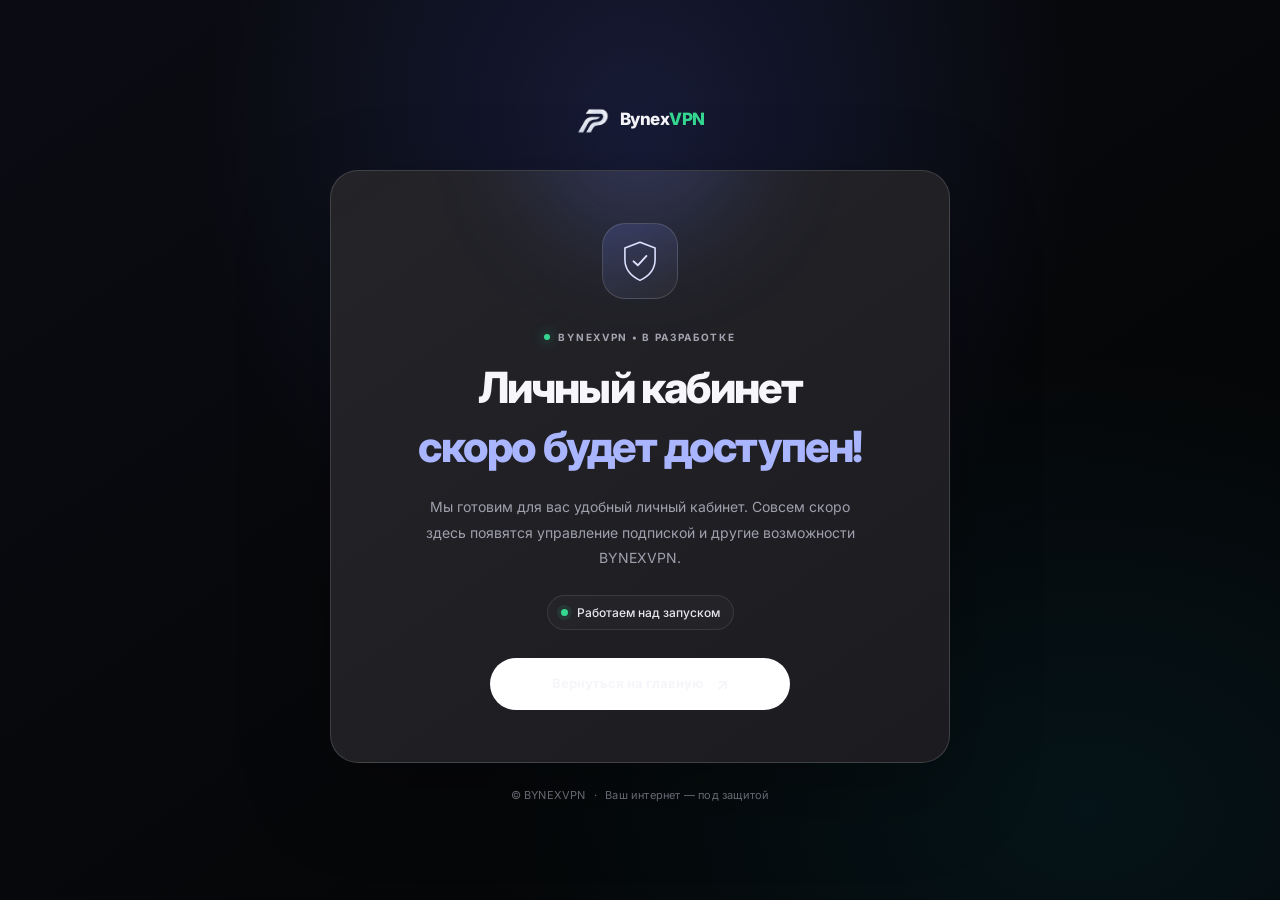
==== commit 1aa151b2: "Add files via upload" ====
--- a/index.html
+++ b/index.html
@@ -3,17 +3,14 @@
 <head>
   <meta charset="UTF-8">
   <meta name="viewport" content="width=device-width, initial-scale=1, viewport-fit=cover">
-  <meta name="theme-color" content="#050506">
-  <meta name="robots" content="noindex, nofollow">
+  <meta name="theme-color" content="#08090f">
   <meta name="description" content="Личный кабинет BYNEXVPN скоро будет доступен.">
+  <title>Личный кабинет скоро будет доступен — BYNEXVPN</title>
   <link rel="icon" type="image/png" href="logo.png">
-  <title>Личный кабинет скоро будет доступен — BYNEXVPN</title>
   <link rel="preconnect" href="https://fonts.googleapis.com">
   <link rel="preconnect" href="https://fonts.gstatic.com" crossorigin>
-  <link href="https://fonts.googleapis.com/css2?family=Inter:wght@400;500;600;700;800;900&family=Unbounded:wght@300;400&display=swap" rel="stylesheet">
+  <link href="https://fonts.googleapis.com/css2?family=Inter:wght@400;500;600;700;800;900&display=swap" rel="stylesheet">
   <link rel="stylesheet" href="style.css">
-  <link rel="stylesheet" href="cabinet-soon.css">
-  <script src="theme.js" defer></script>
 </head>
 <body class="cabinet-soon-page">
   <main class="soon">
--- a/style.css
+++ b/style.css
@@ -1,46 +1,107 @@
-/* BYNEXVPN — временная страница личного кабинета */
-.cabinet-soon-page {
+/* BYNEXVPN — страница «Личный кабинет скоро будет доступен» */
+:root {
+  color-scheme: dark;
+  --bg: #07080d;
+  --card: #17171c;
+  --text: #f5f5fa;
+  --muted: #a0a0ad;
+  --muted-2: #777783;
+  --line: rgba(255,255,255,.10);
+  --line-strong: rgba(255,255,255,.15);
+  --green: #35d891;
+}
+* { box-sizing: border-box; }
+html { min-height: 100%; background: var(--bg); }
+body.cabinet-soon-page {
+  min-height: 100vh;
   min-height: 100svh;
+  margin: 0;
   display: flex;
   align-items: center;
   justify-content: center;
   padding: max(24px, env(safe-area-inset-top)) 18px max(20px, env(safe-area-inset-bottom));
-  background: var(--bg, #050506);
+  color: var(--text);
+  background:
+    radial-gradient(ellipse at 50% 16%, rgba(91,112,255,.17), transparent 48%),
+    radial-gradient(ellipse at 85% 90%, rgba(0,201,255,.07), transparent 40%),
+    linear-gradient(145deg, #0b0c13, #050607 72%);
+  font-family: Inter, -apple-system, BlinkMacSystemFont, "Segoe UI", Arial, sans-serif;
+  -webkit-font-smoothing: antialiased;
+  text-rendering: optimizeLegibility;
 }
-.cabinet-soon-page::before {
-  content: "";
-  position: fixed;
-  inset: 0;
-  z-index: 0;
-  pointer-events: none;
-  background:
-    radial-gradient(ellipse at 50% 18%, rgba(91, 112, 255, .19), transparent 52%),
-    radial-gradient(ellipse at 85% 88%, rgba(0, 201, 255, .09), transparent 42%);
+.cabinet-soon-page a { color: inherit; text-decoration: none; }
+.soon { position: relative; z-index: 1; width: 100%; max-width: 620px; margin: auto; text-align: center; }
+.soon__brand {
+  display: inline-flex; align-items: center; justify-content: center; gap: 10px;
+  margin-bottom: 34px; color: #f5f5fa; font-size: 17px; font-weight: 800;
+  letter-spacing: -.5px; text-decoration: none;
 }
-.soon { position: relative; z-index: 1; width: 100%; max-width: 620px; margin: auto; text-align: center; }
-.soon__brand { display: inline-flex; align-items: center; justify-content: center; gap: 10px; margin-bottom: 34px; font-size: 17px; font-weight: 800; letter-spacing: -.5px; }
-.soon__logo { width: 34px; height: 34px; object-fit: contain; }
-.soon__accent { color: var(--green, #35d07f); }
-.soon__panel { position: relative; overflow: hidden; padding: clamp(28px, 6vw, 52px) clamp(22px, 6vw, 54px); border: 1px solid var(--line-strong, rgba(255,255,255,.14)); border-radius: 28px; background: linear-gradient(145deg, rgba(255,255,255,.055), rgba(255,255,255,.018)), var(--card, #101014); box-shadow: 0 28px 90px rgba(0,0,0,.28); }
-.soon__panel::before { content: ""; position: absolute; width: 220px; height: 220px; top: -150px; left: calc(50% - 110px); border-radius: 50%; background: rgba(101,126,255,.2); filter: blur(50px); pointer-events: none; }
-.soon__icon { display: grid; place-items: center; width: 76px; height: 76px; margin: 0 auto 25px; border: 1px solid rgba(255,255,255,.14); border-radius: 23px; color: #dce2ff; background: linear-gradient(145deg, rgba(117,137,255,.2), rgba(255,255,255,.035)); }
-.soon__icon svg { width: 46px; height: 46px; }
-.soon__eyebrow { display: inline-flex; align-items: center; gap: 8px; margin-bottom: 19px; color: var(--muted, #8b8b95); font-size: 10px; font-weight: 700; letter-spacing: 1.7px; }
-.soon__eyebrow i { width: 6px; height: 6px; border-radius: 50%; background: var(--green, #35d07f); box-shadow: 0 0 12px rgba(53,208,127,.7); }
-.soon h1 { margin: 0; font-size: clamp(27px, 5.5vw, 43px); line-height: 1.2; letter-spacing: -1.8px; font-weight: 800; }
+.soon__logo { display: block; width: 34px; height: 34px; object-fit: contain; }
+.soon__accent { color: var(--green); }
+.soon__panel {
+  position: relative; overflow: hidden;
+  padding: clamp(28px, 6vw, 52px) clamp(22px, 6vw, 54px);
+  border: 1px solid var(--line-strong); border-radius: 28px;
+  background: linear-gradient(145deg, rgba(255,255,255,.055), rgba(255,255,255,.018)), var(--card);
+  box-shadow: 0 28px 90px rgba(0,0,0,.28);
+}
+.soon__panel::before {
+  content: ""; position: absolute; width: 220px; height: 220px; top: -150px;
+  left: calc(50% - 110px); border-radius: 50%; background: rgba(101,126,255,.2);
+  filter: blur(50px); pointer-events: none;
+}
+.soon__icon {
+  position: relative; display: grid; place-items: center; width: 76px; height: 76px;
+  margin: 0 auto 25px; border: 1px solid rgba(255,255,255,.14); border-radius: 23px;
+  color: #dce2ff; background: linear-gradient(145deg, rgba(117,137,255,.2), rgba(255,255,255,.035));
+}
+.soon__icon svg { display: block; width: 46px; height: 46px; }
+.soon__eyebrow {
+  position: relative; display: inline-flex; align-items: center; gap: 8px;
+  margin-bottom: 19px; color: #a5a5b2; font-size: 10px; font-weight: 700;
+  letter-spacing: 1.7px;
+}
+.soon__eyebrow i {
+  display: inline-block; flex: 0 0 6px; width: 6px; height: 6px; border-radius: 50%;
+  background: var(--green); box-shadow: 0 0 12px rgba(53,216,145,.7);
+}
+.soon h1 {
+  position: relative; margin: 0; color: #f7f7fb; font-family: Inter, -apple-system, BlinkMacSystemFont, "Segoe UI", Arial, sans-serif;
+  font-size: clamp(27px, 5.5vw, 43px); line-height: 1.2; letter-spacing: -1.8px; font-weight: 800;
+}
 .soon h1 span { display: inline-block; margin-top: 7px; color: #aab5ff; }
-.soon__description { max-width: 440px; margin: 22px auto 0; color: var(--muted, #8b8b95); font-size: 14px; line-height: 1.8; }
-.soon__status { display: inline-flex; align-items: center; gap: 9px; margin-top: 25px; padding: 9px 13px; border: 1px solid var(--line, rgba(255,255,255,.08)); border-radius: 999px; color: var(--text, #fff); background: rgba(255,255,255,.025); font-size: 12px; }
-.soon__pulse { width: 7px; height: 7px; border-radius: 50%; background: var(--green, #35d07f); box-shadow: 0 0 0 4px rgba(53,208,127,.1); animation: soon-pulse 1.8s ease-in-out infinite; }
-.soon__button { display: flex; align-items: center; justify-content: center; gap: 13px; width: 100%; max-width: 300px; min-height: 50px; margin: 28px auto 0; padding: 14px 20px; border-radius: 999px; color: #08080a; background: #fff; font-size: 13px; font-weight: 700; transition: transform .2s ease, background .2s ease; }
-.soon__button:hover { transform: translateY(-2px); background: #e9e9ec; }
+.soon__description { max-width: 440px; margin: 22px auto 0; color: #a0a0ad; font-size: 14px; line-height: 1.8; }
+.soon__status {
+  display: inline-flex; align-items: center; gap: 9px; margin-top: 25px; padding: 9px 13px;
+  border: 1px solid var(--line); border-radius: 999px; color: #e7e7ed;
+  background: rgba(255,255,255,.025); font-size: 12px; font-weight: 500;
+}
+.soon__pulse {
+  display: inline-block; flex: 0 0 7px; width: 7px; height: 7px; border-radius: 50%;
+  background: var(--green); box-shadow: 0 0 0 4px rgba(53,216,145,.1);
+  animation: soon-pulse 1.8s ease-in-out infinite;
+}
+.soon__button {
+  display: flex; align-items: center; justify-content: center; gap: 13px;
+  width: 100%; max-width: 300px; min-height: 52px; margin: 28px auto 0; padding: 14px 20px;
+  border: 0; border-radius: 999px; color: #101116; background: #fff;
+  font-family: inherit; font-size: 13px; font-weight: 700; line-height: 1.3;
+  text-decoration: none; cursor: pointer; transition: transform .2s ease, background .2s ease;
+}
+.soon__button:hover { transform: translateY(-2px); background: #e9e9f0; }
+.soon__button:focus-visible { outline: 3px solid #aab5ff; outline-offset: 4px; }
 .soon__button span { font-size: 17px; }
-.soon__footer { margin-top: 25px; color: var(--muted-2, #63636d); font-size: 11px; letter-spacing: .2px; }
+.soon__footer { margin: 25px 0 0; color: var(--muted-2); font-size: 11px; letter-spacing: .2px; }
 .soon__footer span { padding: 0 5px; }
-@keyframes soon-pulse { 50% { box-shadow: 0 0 0 7px rgba(53,208,127,0); } }
+@keyframes soon-pulse { 50% { box-shadow: 0 0 0 7px rgba(53,216,145,0); } }
 @media (max-width: 480px) {
+  body.cabinet-soon-page { padding-left: 15px; padding-right: 15px; }
   .soon__brand { margin-bottom: 24px; }
-  .soon__panel { border-radius: 23px; }
+  .soon__panel { padding: 30px 21px; border-radius: 23px; }
+  .soon h1 { letter-spacing: -1.2px; }
   .soon__description { font-size: 13px; }
 }
-@media (prefers-reduced-motion: reduce) { .soon__pulse { animation: none; } .soon__button { transition: none; } }
+@media (prefers-reduced-motion: reduce) {
+  .soon__pulse { animation: none; }
+  .soon__button { transition: none; }
+}
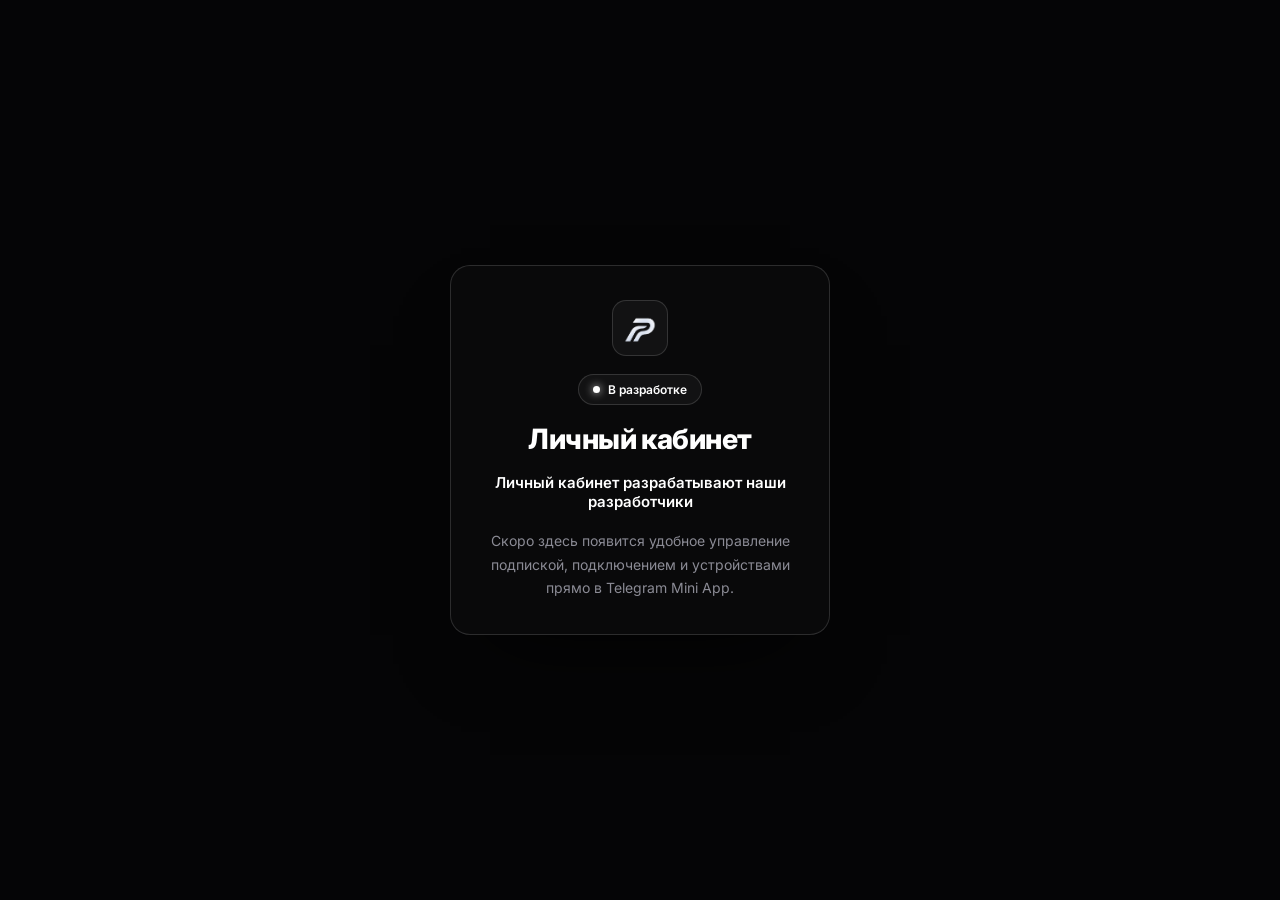
==== commit 4b34f0be: "Update index.html" ====
--- a/index.html
+++ b/index.html
@@ -2,36 +2,64 @@
 <html lang="ru">
 <head>
   <meta charset="UTF-8">
-  <meta name="viewport" content="width=device-width, initial-scale=1, viewport-fit=cover">
-  <meta name="theme-color" content="#08090f">
-  <meta name="description" content="Личный кабинет BYNEXVPN скоро будет доступен.">
-  <title>Личный кабинет скоро будет доступен — BYNEXVPN</title>
+  <meta name="viewport" content="width=device-width, initial-scale=1.0, maximum-scale=1.0, user-scalable=no">
+  <meta name="theme-color" content="#050506">
+  <script src="https://telegram.org/js/telegram-web-app.js"></script>
+  <script>(function(){
+    try{
+      var t=localStorage.getItem("bx_theme")==="light"?"light":"dark";
+      document.documentElement.setAttribute("data-theme",t);
+      var m=document.querySelector('meta[name="theme-color"]');
+      if(m)m.setAttribute("content",t==="light"?"#f2f3f5":"#050506");
+      if(window.Telegram && window.Telegram.WebApp){
+        var tg=window.Telegram.WebApp;
+        tg.expand();
+        tg.ready();
+        if(tg.themeParams && tg.themeParams.bg_color) m.setAttribute("content","#"+tg.themeParams.bg_color);
+      }
+    }catch(e){}
+  })();</script>
+  <meta name="robots" content="noindex, nofollow">
   <link rel="icon" type="image/png" href="logo.png">
+  <title>Личный кабинет — BYNEXVPN</title>
   <link rel="preconnect" href="https://fonts.googleapis.com">
   <link rel="preconnect" href="https://fonts.gstatic.com" crossorigin>
   <link href="https://fonts.googleapis.com/css2?family=Inter:wght@400;500;600;700;800;900&display=swap" rel="stylesheet">
-  <link rel="stylesheet" href="style.css">
+  <style>
+    *,*::before,*::after{margin:0;padding:0;box-sizing:border-box}
+    :root{--bg:#050506;--text:#ffffff;--muted:#8b8b95;--line:rgba(255,255,255,0.08);--line-strong:rgba(255,255,255,0.14);--green:#35d07f}
+    [data-theme="light"]{--bg:#f2f3f5;--text:#0a0a0c;--muted:#5b5b65;--line:rgba(10,10,12,0.09);--line-strong:rgba(10,10,12,0.16);--green:#16a34a}
+    html,body{height:100%;font-family:"Inter","Segoe UI",sans-serif;background:var(--bg);color:var(--text);-webkit-font-smoothing:antialiased;-webkit-text-size-adjust:100%}
+    .tg-wrap{min-height:100dvh;display:flex;align-items:center;justify-content:center;padding:16px;position:relative;overflow:hidden}
+    .tg-wrap::before{content:"";position:fixed;inset:0;z-index:-1;background:radial-gradient(600px 360px at 50% -10%,rgba(96,130,255,.16),transparent 65%),radial-gradient(480px 320px at 90% 110%,rgba(0,201,255,.10),transparent 62%),var(--bg)}
+    [data-theme="light"] .tg-wrap::before{background:radial-gradient(600px 360px at 50% -10%,rgba(96,130,255,.18),transparent 65%),radial-gradient(480px 320px at 90% 110%,rgba(0,201,255,.12),transparent 62%),var(--bg)}
+    .tg-card{width:100%;max-width:380px;border:1px solid var(--line-strong);border-radius:20px;background:rgba(10,10,12,.9);backdrop-filter:blur(12px);-webkit-backdrop-filter:blur(12px);padding:28px 22px;text-align:center;display:flex;flex-direction:column;align-items:center;gap:16px;box-shadow:0 40px 80px -40px rgba(0,0,0,.9)}
+    [data-theme="light"] .tg-card{background:rgba(255,255,255,.94);box-shadow:0 40px 80px -40px rgba(10,10,40,.4)}
+    .tg-logo{width:56px;height:56px;border-radius:14px;border:1px solid var(--line-strong);background:rgba(255,255,255,.04);display:flex;align-items:center;justify-content:center}
+    [data-theme="light"] .tg-logo{background:rgba(10,10,12,.04)}
+    .tg-logo img{width:34px;height:34px;display:block}
+    .tg-chip{display:inline-flex;align-items:center;gap:8px;padding:7px 14px;border-radius:999px;border:1px solid var(--line-strong);background:rgba(255,255,255,.04);font-size:12px;font-weight:600}
+    [data-theme="light"] .tg-chip{background:rgba(10,10,12,.04)}
+    .tg-chip-dot{width:7px;height:7px;border-radius:50%;background:#fff;box-shadow:0 0 8px rgba(255,255,255,.9);animation:pulse 1.8s ease-in-out infinite}
+    [data-theme="light"] .tg-chip-dot{background:var(--green);box-shadow:0 0 8px rgba(22,163,74,.7)}
+    @keyframes pulse{0%,100%{opacity:1}50%{opacity:.4}}
+    .tg-title{font-size:clamp(22px,6vw,28px);font-weight:800;letter-spacing:-.02em;line-height:1.15}
+    .tg-text{font-size:15px;font-weight:600}
+    .tg-sub{font-size:14px;line-height:1.7;color:var(--muted);max-width:300px}
+    @media(min-width:680px){.tg-card{padding:34px 30px;gap:18px}}
+  </style>
 </head>
-<body class="cabinet-soon-page">
-  <main class="soon">
-    <a class="soon__brand" href="index.html" aria-label="BYNEXVPN — на главную">
-      <img src="logo.png" alt="" class="soon__logo">
-      <span>Bynex<span class="soon__accent">VPN</span></span>
-    </a>
-    <section class="soon__panel" aria-labelledby="soon-title">
-      <div class="soon__icon" aria-hidden="true">
-        <svg viewBox="0 0 64 64" fill="none">
-          <path d="M32 6 53 14v16c0 14-8.8 23.2-21 29C19.8 53.2 11 44 11 30V14L32 6Z" stroke="currentColor" stroke-width="2.2" stroke-linejoin="round"/>
-          <path d="M23 32.5 29 38l12-13" stroke="currentColor" stroke-width="2.6" stroke-linecap="round" stroke-linejoin="round"/>
-        </svg>
+<body>
+  <main class="tg-wrap">
+    <div class="tg-card">
+      <div class="tg-logo">
+        <img src="logo.png" alt="BYNEXVPN">
       </div>
-      <span class="soon__eyebrow"><i></i> BYNEXVPN • В РАЗРАБОТКЕ</span>
-      <h1 id="soon-title">Личный кабинет<br><span>скоро будет доступен!</span></h1>
-      <p class="soon__description">Мы готовим для вас удобный личный кабинет. Совсем скоро здесь появятся управление подпиской и другие возможности BYNEXVPN.</p>
-      <div class="soon__status"><span class="soon__pulse"></span><span>Работаем над запуском</span></div>
-      <a class="soon__button" href="index.html">Вернуться на главную <span aria-hidden="true">↗</span></a>
-    </section>
-    <p class="soon__footer">© BYNEXVPN <span>·</span> Ваш интернет — под защитой</p>
+      <span class="tg-chip"><span class="tg-chip-dot"></span>В разработке</span>
+      <h1 class="tg-title">Личный кабинет</h1>
+      <p class="tg-text">Личный кабинет разрабатывают наши разработчики</p>
+      <p class="tg-sub">Скоро здесь появится удобное управление подпиской, подключением и устройствами прямо в Telegram Mini App.</p>
+    </div>
   </main>
 </body>
 </html>
